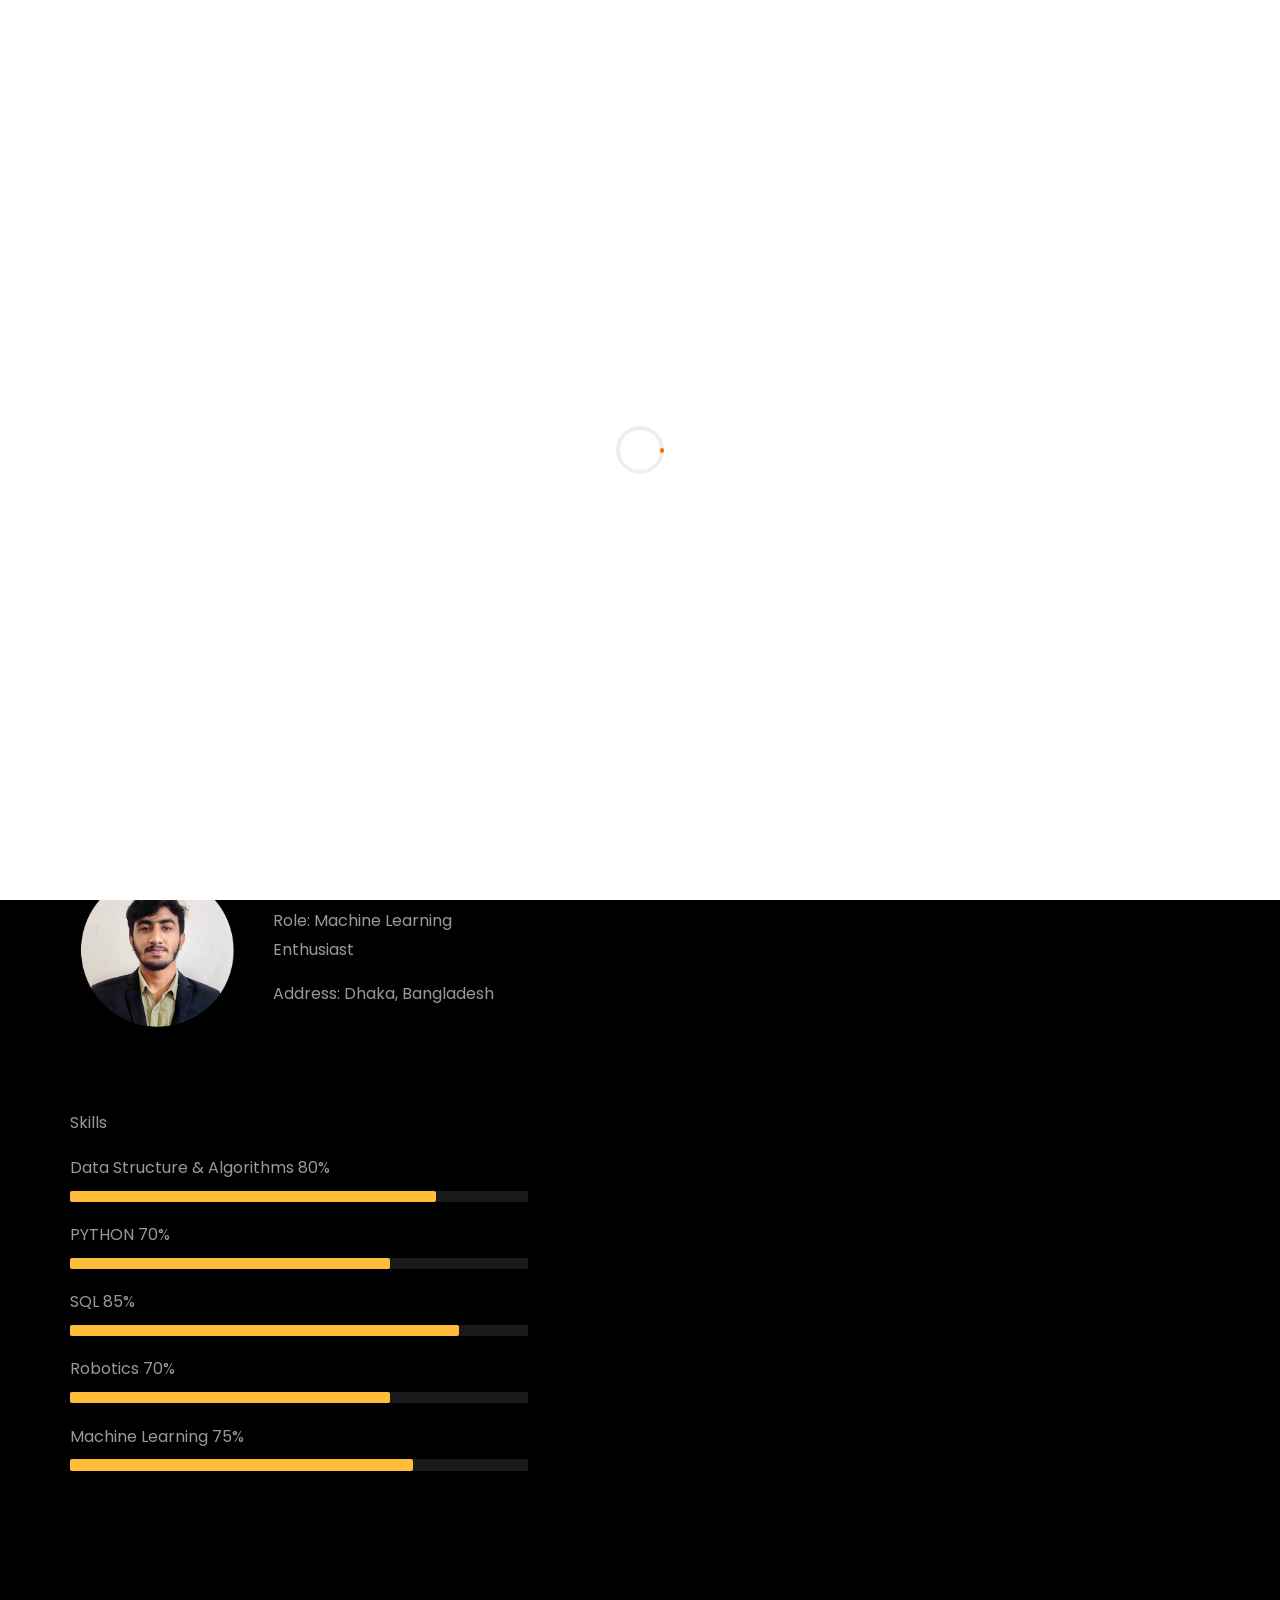
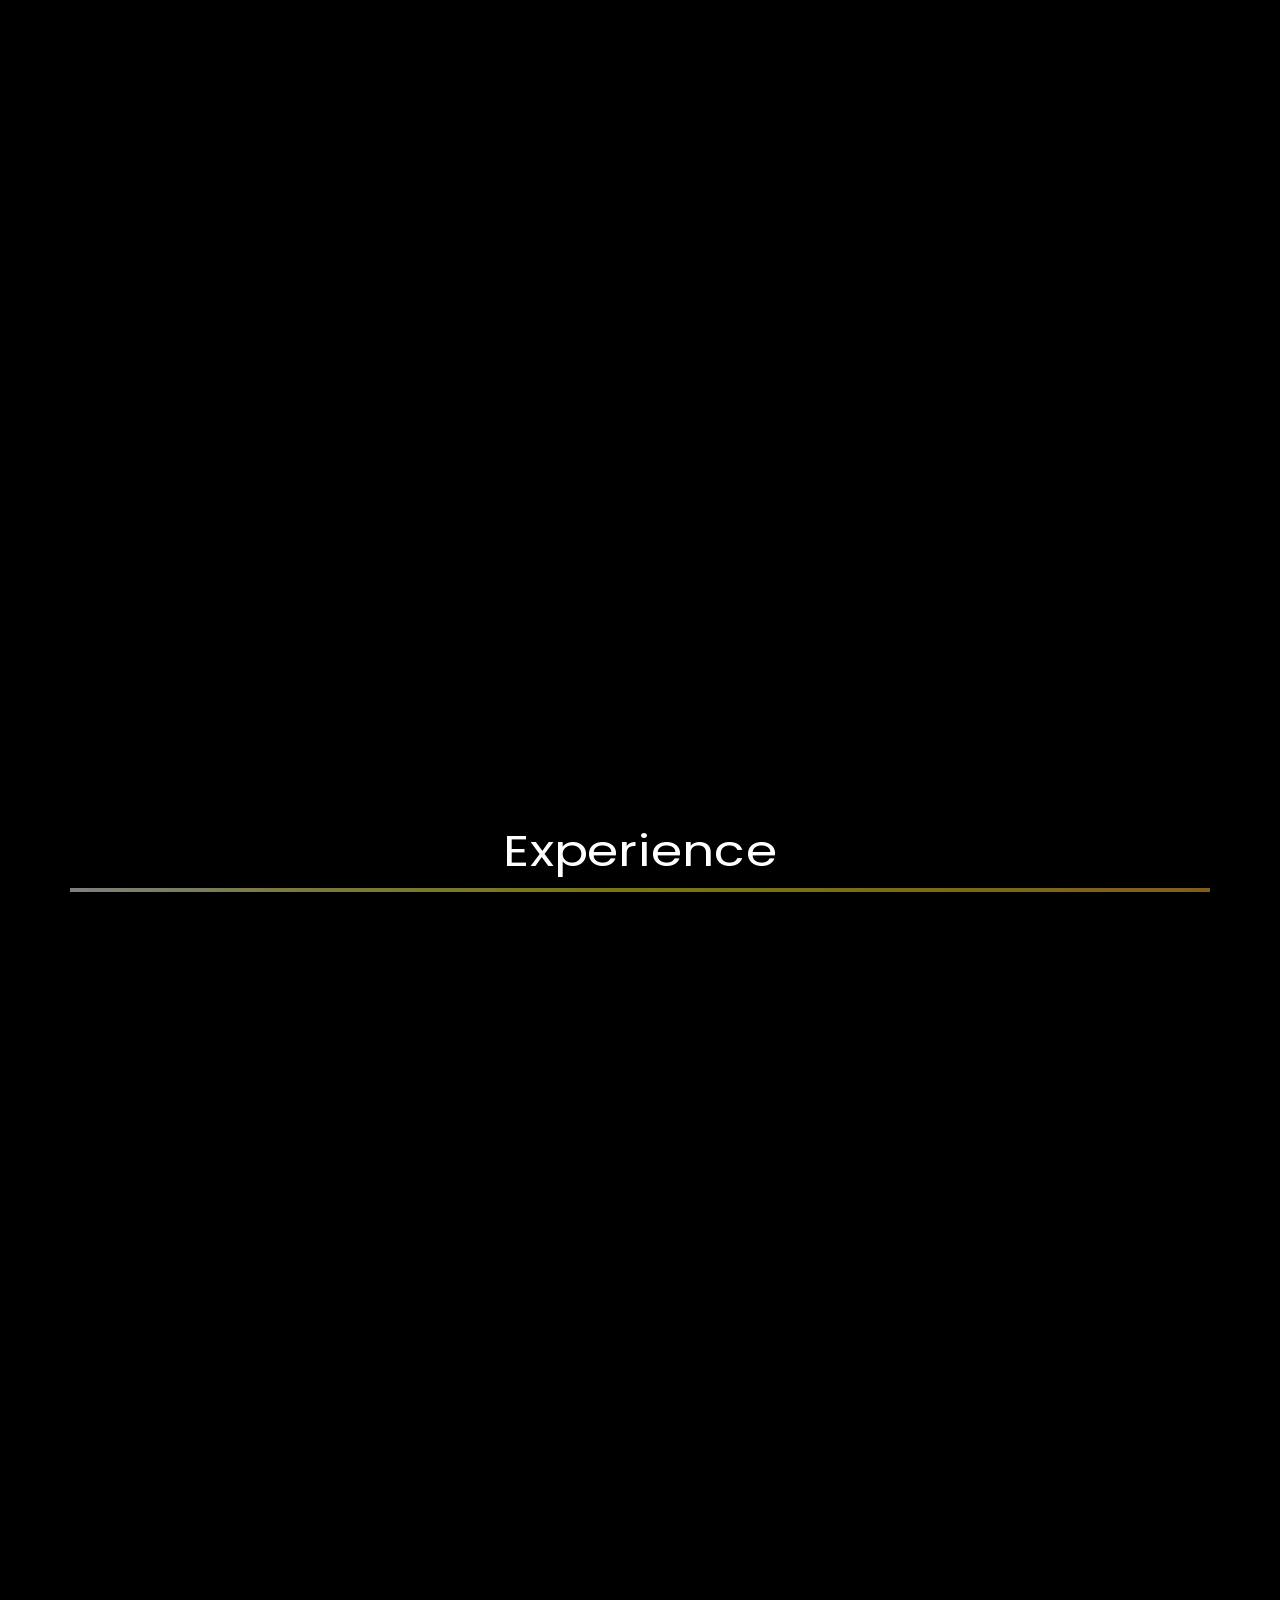
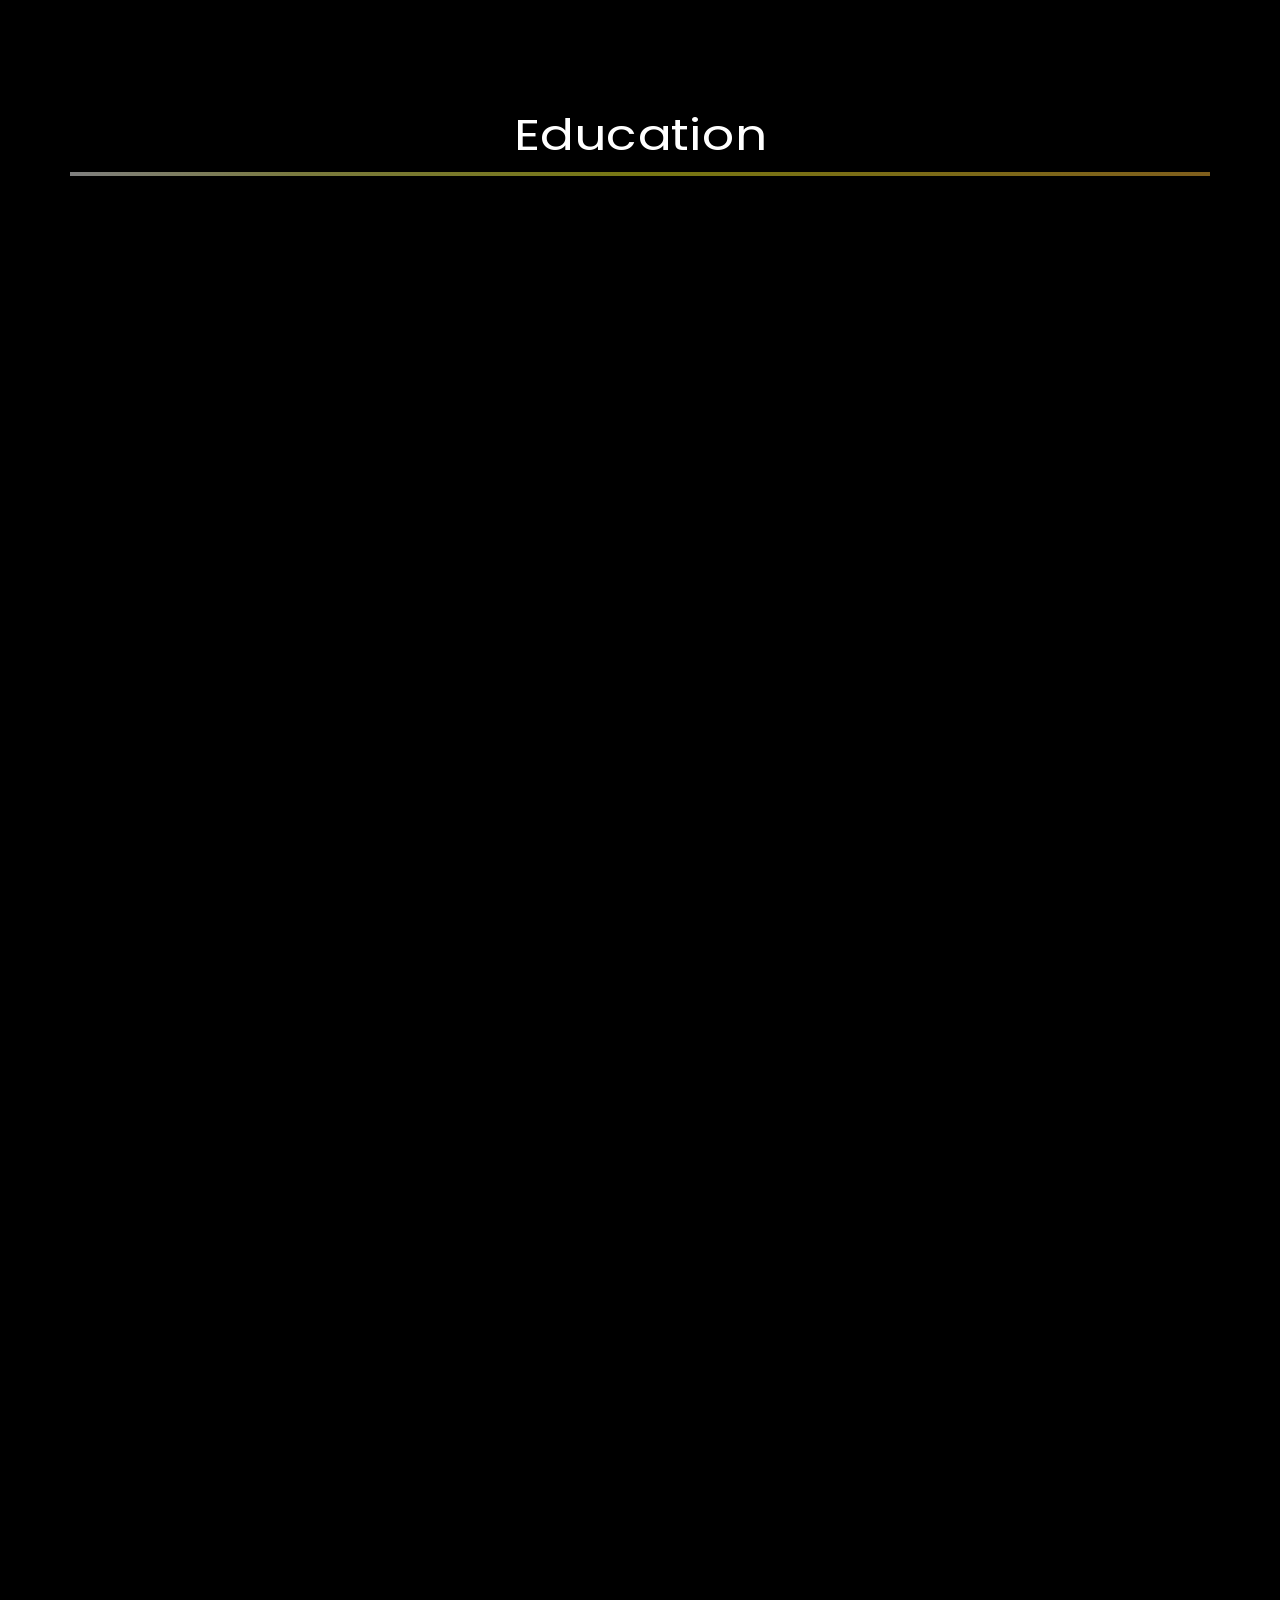
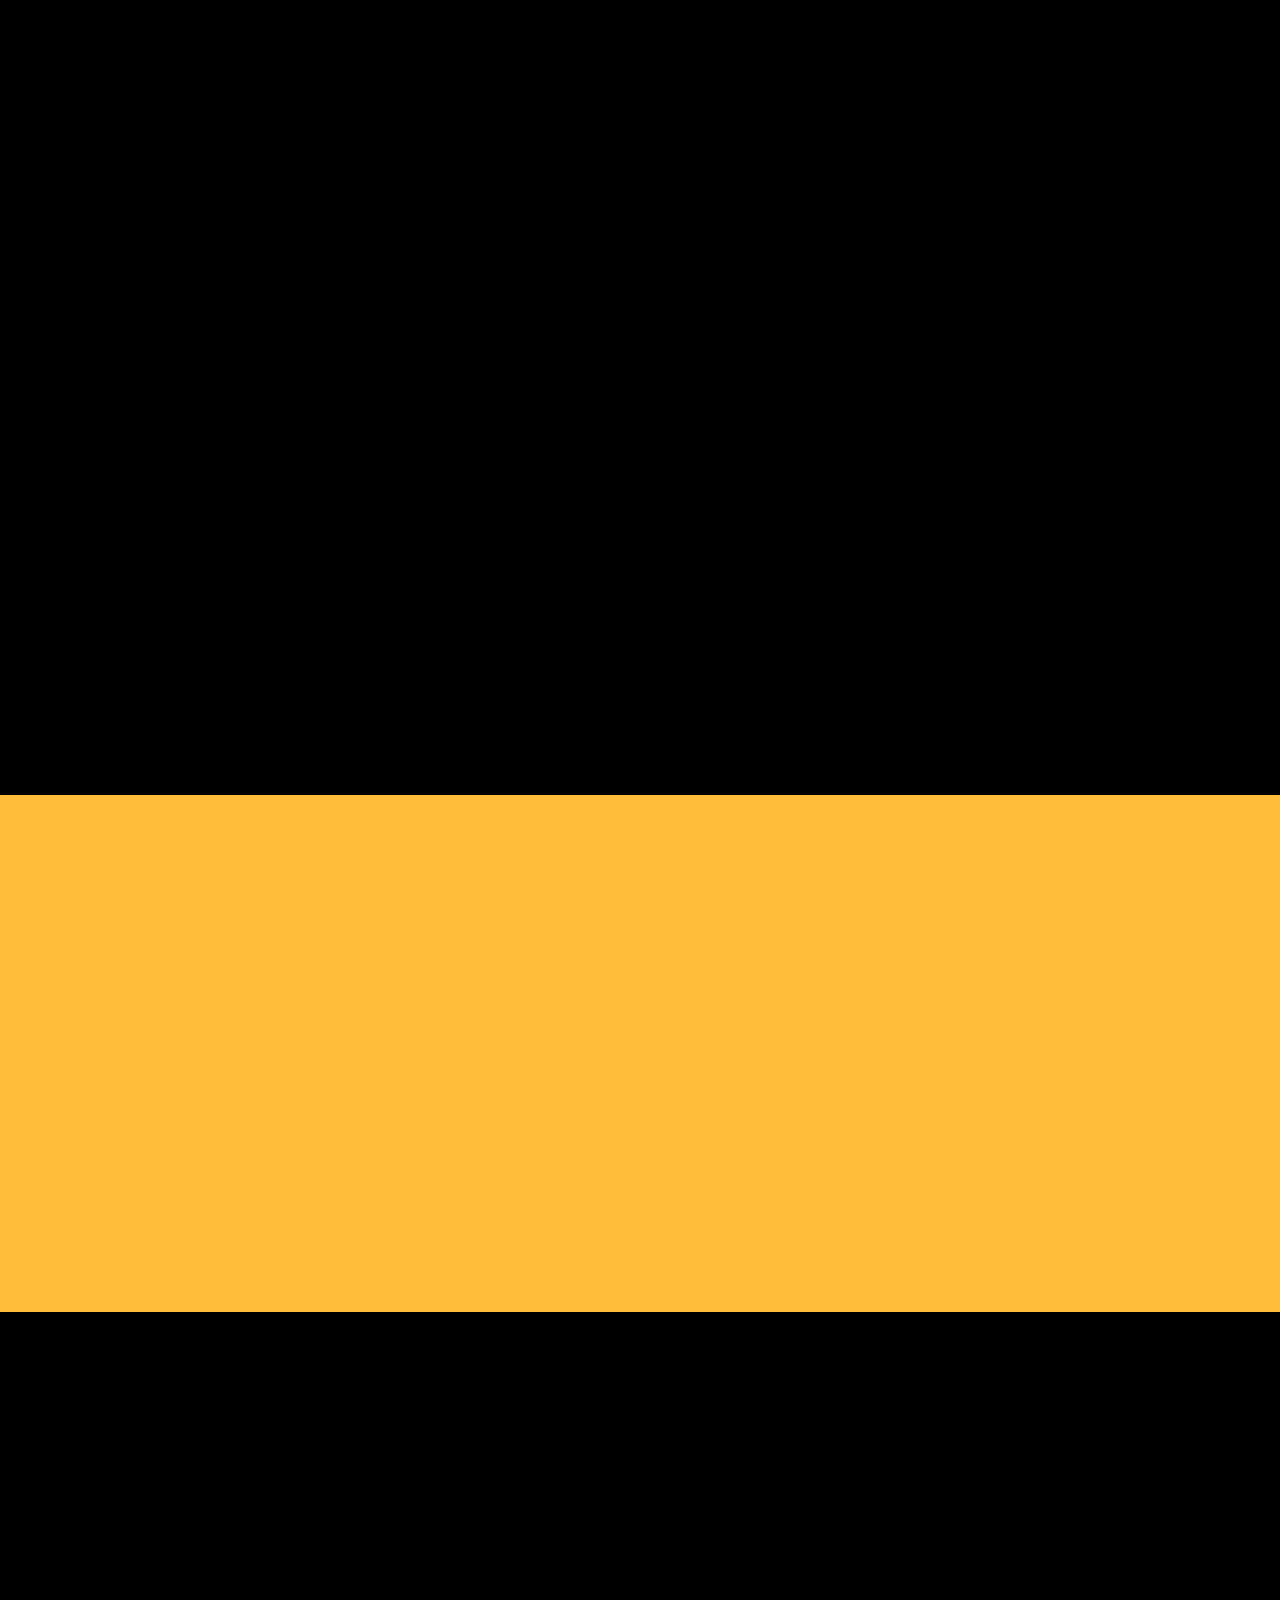
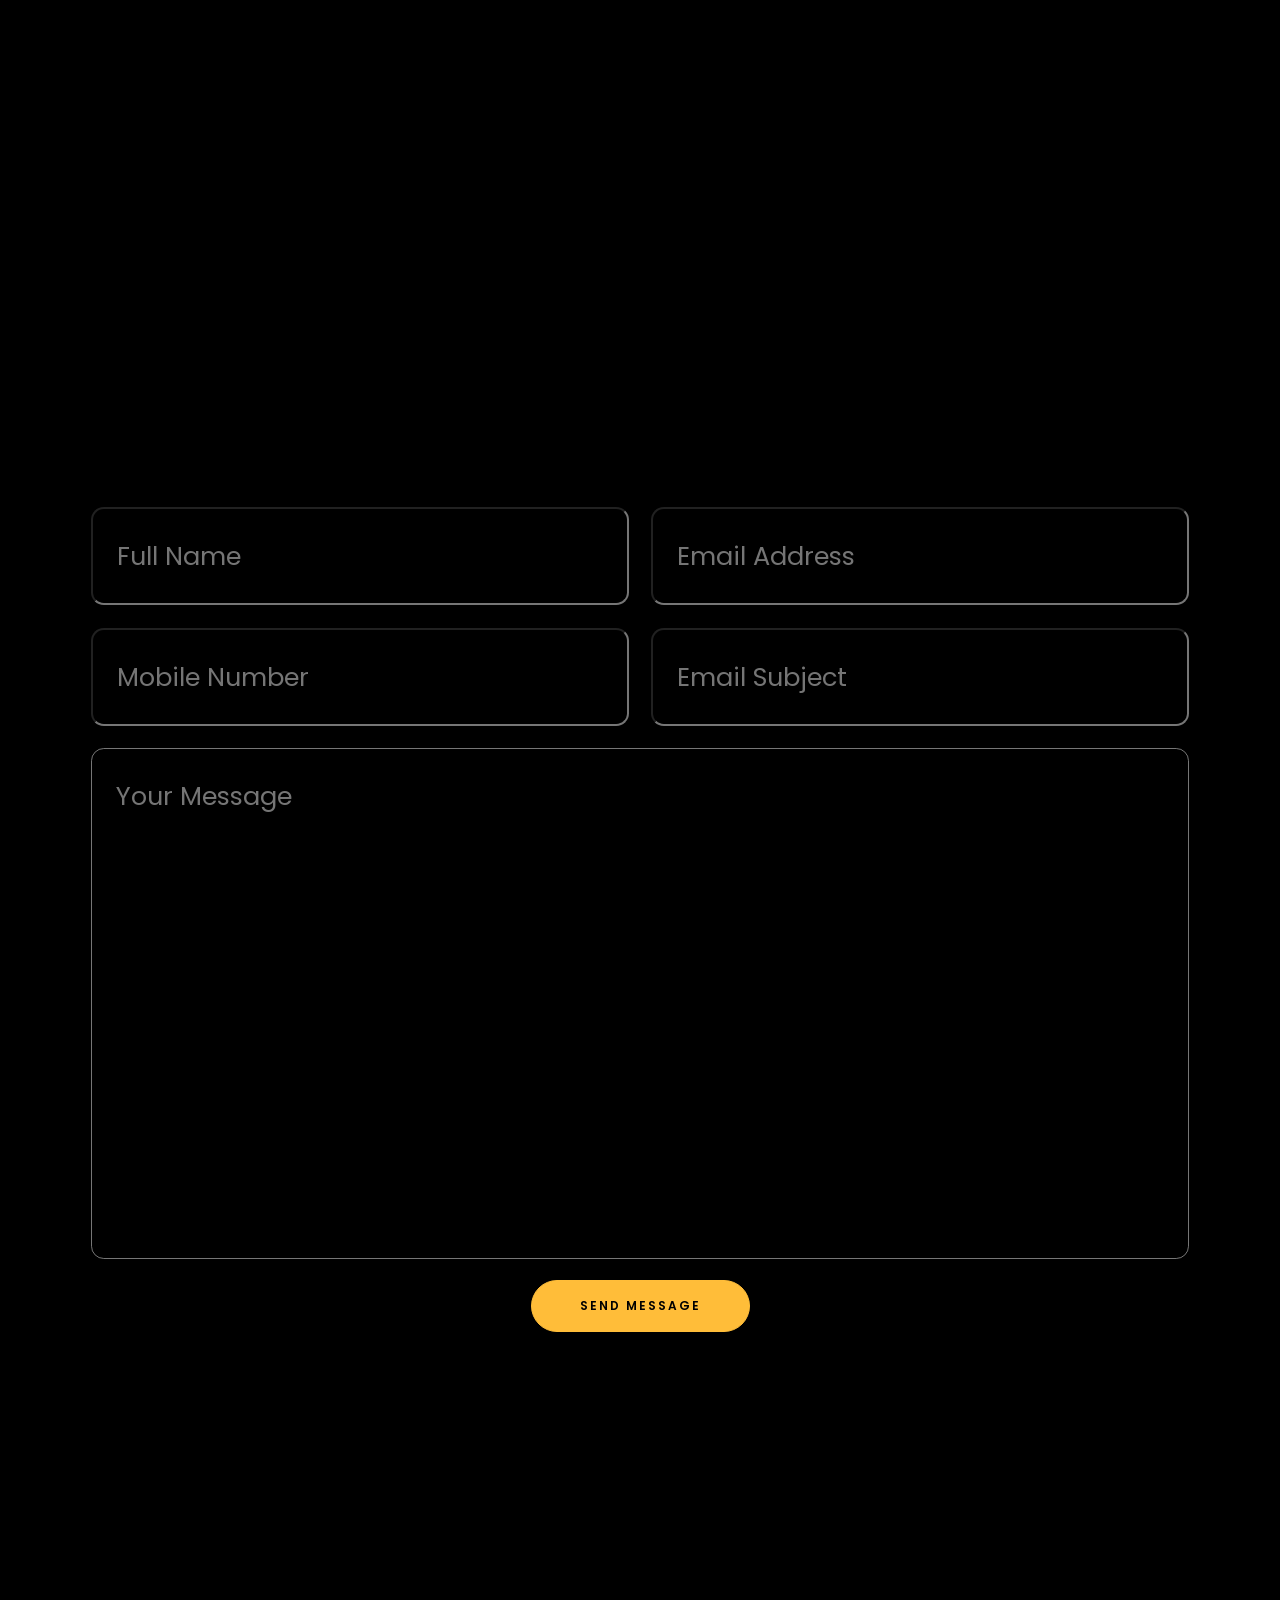
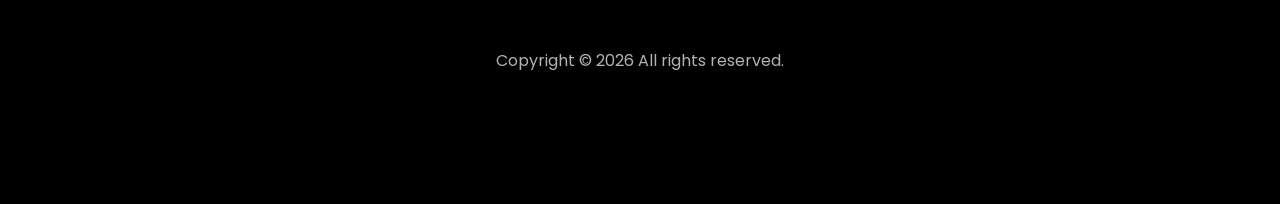
==== index.html @ 1af8f6b2 "Update index.html" ====
<!DOCTYPE html>
<html lang="en">

<head>
    <title>Md Abu Baten</title>
    <meta charset="utf-8">
    <meta name="viewport" content="width=device-width, initial-scale=1, shrink-to-fit=no">

    <link href="https://fonts.googleapis.com/css?family=Poppins:100,200,300,400,500,600,700,800,900" rel="stylesheet">

    <link rel="stylesheet" href="css/open-iconic-bootstrap.min.css">
    <link rel="stylesheet" href="css/animate.css">

    <link rel="stylesheet" href="css/owl.carousel.min.css">
    <link rel="stylesheet" href="css/owl.theme.default.min.css">
    <link rel="stylesheet" href="css/magnific-popup.css">

    <link rel="stylesheet" href="css/aos.css">

    <link rel="stylesheet" href="css/ionicons.min.css">

    <link rel="stylesheet" href="css/flaticon.css">
    <link rel="stylesheet" href="css/icomoon.css">
    <link rel="stylesheet" href="css/style.css">



    <style>
        /*======================================
//--//-->   ABOUT
======================================*/
        
        .about-mf .box-shadow-full {
            padding-top: 4rem;
            padding-bottom: 4rem;
        }
        
        .about-mf .about-img {
            margin-bottom: 2rem;
        }
        
        .about-mf .about-img img {
            margin-left: 10px;
        }
        
        .skill-mf .progress {
            /* background-color: #cde1f8; */
            margin: .5rem 0 1.2rem 0;
            border-radius: 0;
            height: .7rem;
        }
        
        .skill-mf .progress .progress-bar {
            height: .7rem;
            background-color: #ffbd39;
        }
        /* Animation styles */
        
        #typing-animation {
            position: relative;
            font-size: 30px;
            font-weight: bold;
            color: rgb(255, 255, 255);
            overflow: hidden;
            white-space: nowrap;
            animation: typing 3s steps(20, end) infinite;
        }
        
        #typing-animation:before {
            content: "";
            /* position: absolute; */
            top: 0;
            left: 0;
            width: 0;
            height: 100%;
            background-color: #ccc;
            animation: typing-cursor 0.5s ease-in-out infinite;
        }
        
        @keyframes typing {
            from {
                width: 0;
            }
            to {
                width: 100%;
            }
        }
        
        @keyframes typing-cursor {
            from {
                width: 5px;
            }
            to {
                width: 0;
            }
        }
        /* project image zoom effect */
        
        .zoom-effect {
            overflow: hidden;
            transition: transform 0.3s ease-out;
        }
        
        .zoom-effect:hover {
            transform: scale(1.1);
        }
    </style>


</head>

<body data-spy="scroll" data-target=".site-navbar-target" data-offset="300">


    <nav class="navbar navbar-expand-lg navbar-dark ftco_navbar ftco-navbar-light site-navbar-target" id="ftco-navbar">
        <div class="container">
            <a class="navbar-brand" href="index.html">Md Abu Baten</a>
            <button class="navbar-toggler js-fh5co-nav-toggle fh5co-nav-toggle" type="button" data-toggle="collapse" data-target="#ftco-nav" aria-controls="ftco-nav" aria-expanded="false" aria-label="Toggle navigation">
	        <span class="oi oi-menu"></span> Menu
	      </button>

            <div class="collapse navbar-collapse" id="ftco-nav">
                <ul class="navbar-nav nav ml-auto">
                    <li class="nav-item"><a href="#home-section" class="nav-link"><span>Home</span></a></li>
                    <li class="nav-item"><a href="#about-section" class="nav-link"><span>About</span></a></li>
                    <li class="nav-item"><a href="#resume-section" class="nav-link"><span>Resume</span></a></li>
                    <li class="nav-item"><a href="#project-section" class="nav-link"><span>Publications</span></a></li>
                    <li class="nav-item"><a href="#contact-section" class="nav-link"><span>Contact</span></a></li>
                </ul>
            </div>
        </div>
    </nav>
    <section id="home-section" class="hero">
        <div class="home-slider  owl-carousel">
            <div class="slider-item ">
                <div class="overlay"></div>
                <div class="container">
                    <div class="row d-md-flex no-gutters slider-text align-items-end justify-content-end" data-scrollax-parent="true">
                        <div class="one-third js-fullheight order-md-last img" style="background-image:url(images/bg_1.png);">
                            <div class="overlay"></div>
                        </div>
                        <div class="one-forth d-flex  align-items-center ftco-animate" data-scrollax=" properties: { translateY: '70%' }">
                            <div class="text">
                                <span class="subheading">Hello!</span>
                                <h1 class="mb-4 mt-3">I'm <span>Md Abu Baten</span></h1>

                                <!-- Element to contain animated typing -->
                                <span id="typing-animation"></span>

                                <script>
                                    // Initialize the typing animation
                                    const typingAnimationElement = document.getElementById('typing-animation');

                                    // Create an array of typing text
                                    const typingTexts = [
                                        'Student ',
                                        'Researcher  ',
                                    ];

                                    // Create a function to display the typing animation for a given text
                                    function playTypingAnimation(text) {
                                        // Loop through each character and add it to the element
                                        for (let i = 0; i < text.length; i++) {
                                            setTimeout(() => {
                                                typingAnimationElement.textContent += text[i];
                                            }, i * 200); // Increase the delay to slow down the typing animation
                                        }

                                        // Once the animation is complete, reset the text and start over
                                        setTimeout(() => {
                                            typingAnimationElement.textContent = '';
                                            playTypingAnimation(typingTexts[(typingTexts.indexOf(text) + 1) % typingTexts.length]);
                                        }, text.length * 200);
                                    }

                                    // Start the typing animation loop
                                    playTypingAnimation(typingTexts[0]);
                                </script>

                                <br>
                                <br>
                                <h2>Machine Learning Enthusiast</h2>
                                <!-- <h2 class="d-flex" style="margin-bottom: 0">With over 5 years of experience</h2> -->
                                <!-- <br> -->
                                <p>
                                    <!-- <a href="https://www.youtube.com/@RishabhMishraOfficial" class="btn btn-primary py-3 px-4">YouTube</a>-->
                                    <a href="https://www.researchgate.net/profile/Md-Baten-7" class="btn btn-white btn-outline-white py-3 px-4">My works</a></p>
                            </div>
                        </div>
                    </div>
                </div>
            </div>
        </div>
    </section>



    <section class="ftco-about img ftco-section ftco-no-pb" id="about-section">
        <div class="container">
            <div class="row">
                <div class="row d-flex align-items-stretch">
                    <!-- <div class="row d-flex"> -->
                    <div class="col-md-6 col-lg-5 d-flex">
                        <div class="img-about img d-flex align-items-stretch">
                            <div class="overlay">
                                <div class="row">
                                    <div class="col-sm-6 col-md-5">
                                        <div class="about-img">
                                            <img src="images/about-me.png" class="img-fluid rounded b-shadow-a" alt="">
                                        </div>
                                    </div>
                                    <!-- Details next to profile image -->
                                    <div class="col-sm-6 col-md-7">
                                        <div class="about-info">
                                            <p><span class="title-s">Name: </span> <span>Md Abu Baten</span></p>
                                            <p><span class="title-s">Role: </span> <span>Machine Learning Enthusiast</span></p>
                                            <p><span class="title-s">Address: </span> <span>Dhaka, Bangladesh</span></p>
                                        </div>
                                    </div>
                                </div>

                                <div class="skill-mf">
                                    <p class="title-s">Skills</p>

                                    <span>Data Structure &amp; Algorithms</span> <span class="pull-right">80%</span>
                                    <div class="progress">
                                        <div class="progress-bar" role="progressbar" style="width: 80%" aria-valuenow="80" aria-valuemin="0" aria-valuemax="100"></div>
                                    </div>
                                    <span>PYTHON</span> <span class="pull-right">70%</span>
                                    <div class="progress">
                                        <div class="progress-bar" role="progressbar" style="width: 70%" aria-valuenow="70" aria-valuemin="0" aria-valuemax="100"></div>
                                    </div>

                                    <span>SQL</span> <span class="pull-right">85%</span>
                                    <div class="progress">
                                        <div class="progress-bar" role="progressbar" style="width: 85%;" aria-valuenow="85" aria-valuemin="0" aria-valuemax="100"></div>
                                    </div>

                                    <span>Robotics</span> <span class="pull-right">70%</span>
                                    <div class="progress">
                                        <div class="progress-bar" role="progressbar" style="width: 70%" aria-valuenow="70" aria-valuemin="0" aria-valuemax="100"></div>
                                    </div>

                                    <span>Machine Learning</span> <span class="pull-right">75%</span>
                                    <div class="progress">
                                        <div class="progress-bar" role="progressbar" style="width: 75%" aria-valuenow="75" aria-valuemin="0" aria-valuemax="100"></div>
                                    </div>
                                </div>
                            </div>
                        </div>
                    </div>

                    <div class="col-md-6 col-lg-7 pl-lg-5 pb-5">
                        <div class="row justify-content-start pb-3">
                            <div class="col-md-12 heading-section ftco-animate">

                                <h1 class="big">About</h1>
                                <h2 class="mb-4">About Me</h2>

                                <p>A dedicated and ambitious computer science and engineering graduate, eager to leverage my academicfoundation and practical experiences to drive forward technological advancements. I am enthusiastic aboutcontributing my
                                    expertise to diverse projects, collaborating with interdisciplinary teams, and continuouslyexpanding my knowledge in order to make meaningful contributions to the field of computer science andengineering while advancing
                                    both personal and organisational goals.</p>
                                <ul class="about-info mt-4 px-md-0 px-2">
                                    <li class="d-flex"><span>Education:</span> <span>Bachelor of Science in Computer Science &amp; Engineering</span></li>
                                    <li class="d-flex"><span>Language:</span> <span>English, Bangla</span></li>
                                    <li class="d-flex"><span>Programming Language:</span> <span>C, C++, Java &amp; Python</span></li>
                                    <li class="d-flex"><span>Machine Learning:</span> <span>Neural Networks, DNN, NLP, CNN, RNN, LSTM, GAN, L1, L2, SVM &amp; Generative AI</span></li>
                                    <li class="d-flex"><span>Web Language:</span> <span>HTML 5, CSS3, MySQL &amp; PostgreSQL</span></li>
                                    <li class="d-flex"><span>Framework:</span> <span>Flutter &amp; Django</span></li>
                                    <li class="d-flex"><span>Arduino & Robotics:</span> <span>Arduino projects, circuit design &amp;  robotics concepts</span></li>
                                    <li class="d-flex"><span>Framework:</span> <span>Visual Studio, Anaconda, Google Colab, PyCharm &amp; NetBeans IDE </span></li>
                                    <li class="d-flex"><span>Framework:</span> <span>Git, Visual Studio, Jupyter Notebook, Google Colab,
										Android Studio &amp; XCode</span></li>
                                    <li class="d-flex"><span>Interest:</span> <span>Traveling, Travel Photography, Teaching</span></li>

                                </ul>
                            </div>
                        </div>


                        <div class="counter-wrap ftco-animate d-flex mt-md-3">
                            <div class="text">
                                <p class="mb-4">
                                    <span class="number" data-number="6">0</span> <span>+</span>
                                    <span>&nbsp; Article Published</span>
                                </p>
                                <p><a href="https://www.linkedin.com/in/mrbaten/" class="btn btn-primary py-3 px-3">LinkedIn</a></p>
                            </div>
                        </div>
                    </div>
                </div>
            </div>
        </div>
    </section>




    <section class="ftco-section ftco-no-pb" id="resume-section">
        <div class="container">
            <div class="row justify-content-center pb-5">
                <div class="col-md-10 heading-section text-center ftco-animate">
                    <h1 class="big big-2">Resume</h1>
                    <h2 class="mb-4">Resume</h2>
                    <p>AI researcher and machine learning enthusiast with expertise in artificial intelligence, deep learning, and data-driven solutions. Published author of multiple research articles in international journals and conferences. Skilled in
                        machine learning algorithms, statistical analysis, and AI applications, with a strong focus on innovation and problem-solving.</p>
			<div class="row justify-content-center mt-5">
                <div class="col-md-6 text-center ftco-animate">
                    <p><a href="https://drive.google.com/file/d/1D2YQK5r3uh8A94LYvzdgpTOpYZQils4S/view?usp=sharing" class="btn btn-primary py-4 px-5">Download CV</a></p>
                </div>
            </div>
                </div>
            </div>

            <div class="row">
                <h1 class="big-4">Experience</h1>
                <div class="underline"></div>
            </div>
            <br>

            <div class="row">
                <div class="col-md-6">
                    <div class="resume-wrap ftco-animate">
                        <span class="date">2022-Present</span>
                        <h2>Researcher</h2>
                        <span class="position">Deep Lab</span>
                        <p class="mt-4">Deep Lab is a nonprofit research team dedicated to advancing artificial intelligence through innovation, collaboration, and open research.</p>
                        <ul>
                            <li>Conducted cutting-edge research in machine learning and deep learning, leading to multiple publications in international journals and conferences.</li>
                            <li>Developed AI models for real-world applications, including predictive analytics, computer vision, and NLP.</li>
                            <li>Led collaborative projects with interdisciplinary researchers to enhance AI model efficiency and scalability.</li>
                            <li>Contributed to open-source AI initiatives and actively participated in knowledge-sharing within the global research community.</li>
                        </ul>
                    </div>

                </div>

                <div class="col-md-6">
                    <div class="resume-wrap ftco-animate">

                        <span class="date">2020-2021</span>
                        <h3>Course Accomplishments and Certifications</h3>
                        <h5> <a herf="https://drive.google.com/file/d/1yO0wJtJmWpwykir42mCjLf8hHCqEj3d2/view"> CYBER SECURITY AND ETHICAL HACKING</a>
                        </h5>
                        <span class="position">Arena Web Security</span>
                        <p class="mt-4">Arena Web Security is a renowned & first level IT security company in Bangladesh since its establishment in 2012. During these years, Arena Web Security has provided Cyber Security Services and Trainings to many around the world.
                            <ul>
                                <li>This course covers everything from network security to cryptography topenetration testing.</li>
                                <li>The main topics covered in these courses include discoveringand exploiting system vulnerabilities to deter others from doing so and protectingcomputer systems and networks from unwanted access or assaults.</li>
                                <li>Also they offered 3 month internship on ethical hacking at international market place.</li>

                            </ul>
                        </p>
                    </div>

                </div>
            </div>

            <br>
            <br>

            <div class="row">
                <h1 class="big-4">Education</h1>
                <div class="underline"></div>
            </div>
            <br>

            <div class="row">
                <div class="col-md-6">
                    <div class="resume-wrap ftco-animate">
                        <span class="date">2020-2024</span>
                        <h2>BSc. in Computer Science and Engineering</h2>
                        <span class="position">Northern University Bangladesh</span>
                        <p class="mt-4">Grade: First class distinction.</p>
                    </div>
                </div>

                <div class="col-md-6">
                    <div class="resume-wrap ftco-animate">
                        <span class="date">2017-2019</span>
                        <h2>Higher Secondary School</h2>
                        <span class="position">Birshreshtha Munshi Abdur Rouf Public College</span>
                        <p class="mt-4">Grade: First class distinction.</p>
                    </div>
                </div>
            </div>

            
        </div>
    </section>



    <section class="ftco-section" id="project-section">
        <div class="container">
            <div class="row justify-content-center mb-5 pb-5">
                <div class="col-md-7 heading-section text-center ftco-animate">
                    <h1 class="big big-2">Publications</h1>
                    <h2 class="mb-4">Publications</h2>
                    <p>Below are my research publications on artificial intelligence, deep learning, and machine learning, featured in international journals and conferences.</p>
                </div>
            </div>
            <div class="row d-flex">
                <div class="col-md-4 d-flex ftco-animate">
                    <div class="blog-entry justify-content-end">
                        <a href="https://doi.org/10.1016/j.dib.2024.110376" class="block-20 zoom-effect" style="background-image: url('images/res6.png');">
                        </a>
                        <div class="text mt-3 float-right d-block">

                            <h3 class="heading"><a href="https://doi.org/10.1016/j.dib.2024.110376">RHMCD-20 Dataset: Identify Rapid Human Mental Health Depression During Quarantine Life Using Machine Learning.</a></h3>
                            <p>The RHMCD-20 dataset offers a thorough investigation of the dynamics of mental health in Bangladesh while under quarantine. The structured survey that was distributed to different demographic groups yielded a dataset that included
                                a wide range of variables, such as age, gender, occupation, and stress levels.</p>
                        </div>
                    </div>
                </div>
                <div class="col-md-4 d-flex ftco-animate">
                    <div class="blog-entry justify-content-end">
                        <a href="https://doi.org/10.1155/2023/3717035" class="block-20 zoom-effect" style="background-image: url('images/res5.png');">
                        </a>
                        <div class="text mt-3 float-right d-block">

                            <h3 class="heading"><a href="https://doi.org/10.1155/2023/3717035">Real-Time Medical Image Classification with ML Framework and Dedicated CNN–LSTM Architecture</a></h3>
                            <p>In the domain of modern deep learning and classification techniques, the convolutional neural network (CNN) stands out as a highly successful and preferred method for image classification in artificial intelligence.</p>
                        </div>
                    </div>
                </div>
                <div class="col-md-4 d-flex ftco-animate">
                    <div class="blog-entry">
                        <a href="https://doi.org/10.1016/j.jiixd.2023.10.002" class="block-20 zoom-effect" style="background-image: url('images/res4.png');">
                        </a>
                        <div class="text mt-3 float-right d-block">

                            <h3 class="heading"><a href="https://doi.org/10.1016/j.jiixd.2023.10.002">AutoML: A Systematic Review on Automated Machine Learning with Neural Architecture Search</a></h3>
                            <p>AutoML (Automated Machine Learning) is an emerging field that aims to automate the process of building machine learning models. AutoML emerged to increase productivity and efficiency by automating as much as possible the inefficient
                                work that occurs while repeating this process whenever machine learning is applied.</p>
                        </div>
                    </div>
                </div>
            </div>
            <br>
            <!-- added justify-content-center to center align the last two projects -->
            <div class="row d-flex justify-content-center">
                <div class="col-md-4 d-flex ftco-animate">
                    <div class="blog-entry justify-content-end">
                        <a href="https://link.springer.com/chapter/10.1007/978-3-031-25088-0_22" class="block-20 zoom-effect" style="background-image: url('images/res3.png');">
                        </a>
                        <div class="text mt-3 float-right d-block">

                            <h3 class="heading"><a href="https://link.springer.com/chapter/10.1007/978-3-031-25088-0_22">Improve CNN Model Agro-Crop Leaf Disease Identification Based on Transfer Learning</a></h3>
                            <p>In this study, we have constructed an integrated model based on improved VGG16 and ResNet-50 network. For the improvement of CNN architecture, VGG16 full connected layer drops then it is connected with the next full collected
                                layer due to reduce the computing complexity.</p>
                        </div>
                    </div>
                </div>
                <div class="col-md-4 d-flex ftco-animate">
                    <div class="blog-entry justify-content-end">
                        <a href="https://link.springer.com/chapter/10.1007/978-3-031-24475-9_18" class="block-20 zoom-effect" style="background-image: url('images/res2.png');">
                        </a>
                        <div class="text mt-3 float-right d-block">

                            <h3 class="heading"><a href="https://link.springer.com/chapter/10.1007/978-3-031-24475-9_18">Hybrid Convolution Neural Network with Transfer Learning Approach for Agro-Crop Leaf Disease Identification</a></h3>
                            <p>Transfer learning is an optimization that assumes faster development and superior performance when modeling a second task. In this study, we have constructed an integrated model based on improved VGG16 and ResNet-50 network.</p>
                        </div>
                    </div>
                </div>
                <div class="col-md-4 d-flex ftco-animate">
                    <div class="blog-entry justify-content-end">
                        <a href="http://dx.doi.org/10.2139/ssrn.4619643" class="block-20 zoom-effect" style="background-image: url('images/res1.png');">
                        </a>
                        <div class="text mt-3 float-right d-block">

                            <h3 class="heading"><a href="http://dx.doi.org/10.2139/ssrn.4619643">Deep Learning Models for Real-Time Identification of Agro Plant Insects with Image Augmentation Effect Analysis on a Small Custom Dataset</a></h3>
                            <p>In our study, we investigate the impact of six distinct augmentation techniques on a limited dataset. We manually gathered data from the agricultural plant insect dataset (BAU-Insectv2) and employed four state-of-the-art CNN
                                architectures (ResNet-101-v2, EfficientNet-B1, Inception v3 and Inception- ResNet v1 ) with various optimizers and augmentation techniques. </p>
                        </div>
                    </div>
                </div>
            </div>
        </div>
    </section>

    <section class="ftco-section ftco-no-pt ftco-no-pb ftco-counter img" id="section-counter">
        <div class="container">
            <div class="row d-md-flex align-items-center">
                <div class="col-md d-flex justify-content-center counter-wrap ftco-animate">
                    <div class="block-18">
                        <div class="text">
                            <strong class="number" data-number="20">0</strong>
                            <span>Achievements</span>
                        </div>
                    </div>
                </div>
                <div class="col-md d-flex justify-content-center counter-wrap ftco-animate">
                    <div class="block-18">
                        <div class="text">
                            <strong class="number" data-number="6">0</strong>
                            <span>Publications</span>
                        </div>
                    </div>
                </div>
                <div class="col-md d-flex justify-content-center counter-wrap ftco-animate">
                    <div class="block-18">
                        <div class="text">
                            <strong class="number" data-number="20">0</strong>
                            <span>Projects</span>
                        </div>
                    </div>
                </div>
                <div class="col-md d-flex justify-content-center counter-wrap ftco-animate">
                    <div class="block-18">
                        <div class="text">
                            <strong class="number" data-number="25">0</strong>
                            <span>Mentored Students</span>
                        </div>
                    </div>
                </div>
            </div>
        </div>

        <div class="ftco-section ftco-hireme img margin-top" style="background-image: url(images/bg_1.jpg)">
            <!-- <div class="container"> -->
            <div class="row justify-content-center">
                <div class="col-md-7 ftco-animate text-center">
                    <h2>More projects on<span> Github  </span> </h2>
                    <div class="heading">
                        <h4> I love to solve programming problems &amp; uncover hidden data stories </h4>
                        <br>
                        <p><a href="https://github.com/mrbaten" class="btn btn-primary py-3 px-5">GitHub</a></p>
                    </div>
                </div>
            </div>
            <!-- </div> -->
        </div>
    </section>

    <section class="ftco-section contact-section ftco-no-pb" id="contact-section">
        <div class="container">
            <div class="row justify-content-center mb-5 pb-3">
                <div class="col-md-7 heading-section text-center ftco-animate">
                    <h1 class="big big-2">Contact</h1>
                    <h2 class="mb-4">Contact Me</h2>
                    <p>Below are the details to reach out to me!</p>
                </div>
            </div>

            <div class="row d-flex contact-info mb-5">
                <div class="col-md-6 col-lg-3 d-flex ftco-animate">
                    <div class="align-self-stretch box p-4 text-center">
                        <div class="icon d-flex align-items-center justify-content-center">
                            <span class="icon-map-signs"></span>
                        </div>
                        <h3 class="mb-4">Address</h3>
                        <p>Dhaka, Bangladesh</p>
                    </div>
                </div>
                <div class="col-md-6 col-lg-3 d-flex ftco-animate">
                    <div class="align-self-stretch box p-4 text-center">
                        <div class="icon d-flex align-items-center justify-content-center">
                            <span class="icon-phone2"></span>
                        </div>
                        <h3 class="mb-4">Contact Number</h3>
                        <p><a href="tel://0101010101">+88 01759 181416</a></p>
                    </div>
                </div>
                <div class="col-md-6 col-lg-3 d-flex ftco-animate">
                    <div class="align-self-stretch box p-4 text-center">
                        <div class="icon d-flex align-items-center justify-content-center">
                            <span class="icon-paper-plane"></span>
                        </div>
                        <h3 class="mb-4">Email Address</h3>
                        <p><a href="mailto:abubaten.n@gmail.com">abubaten.n@gmail.com</a></p>
                    </div>
                </div>
                <div class="col-md-6 col-lg-3 d-flex ftco-animate">
                    <div class="align-self-stretch box p-4 text-center">
                        <div class="icon d-flex align-items-center justify-content-center">
                            <span class="icon-globe"></span>
                        </div>
                        <h3 class="mb-4">Download Resume</h3>
                        <p><a href="https://drive.google.com/file/d/1eSPIAL2WqnpGEPZpuUK7wh0ydL2Xz-x8/view?usp=sharing">resume</a></p>
                    </div>
                </div>

                <br>
                <div class="row justify-content-center">
                    <div class="col-md-7 heading-section text-center ftco-animate">
                        <h1 class="big big-2">Question</h1>
                        <h2 class="mb-4">Have a Question?</h2>
                    </div>
                    <!--div class="col-md-7 ftco-animate text-center">
                        <h2 class="mb-4">Contact Me</h2>
                        <h2>Have a<span> Question?  </span>
                            <a href="https://forms.gle/uLaTShUKXraAvHJ77" class="btn btn-primary py-3 px-5">Click Here</a>
                        </h2>
                    </div-->
                </div>
                <br>

                <form action="send_mail.php" method="POST">
                    <div class="input-box">
                        <input type="text" name="full_name" placeholder="Full Name">
                        <input type="email" name="email" placeholder="Email Address">
                    </div>

                    <div class="input-box">
                        <input type="number" name="mobile" placeholder="Mobile Number">
                        <input type="text" name="subject" placeholder="Email Subject">
                    </div>

                    <textarea name="message" cols="30" rows="10" placeholder="Your Message"></textarea>
                    <input type="submit" value="Send Message" class="btn btn-primary py-3 px-5">
                </form>
                <p id="message"></p>


                <div class="container">
                    <br>

                    <ul class="ftco-footer-social list-unstyled d-flex justify-content-center align-items-center mb-0">
                        <li class="ftco-animate normal-txt">Find me on </li>
                        <!--<li class="ftco-animate"><a href="https://www.youtube.com/@RishabhMishraOfficial"><span class="icon-youtube"></span></a></li> -->
                        <li class="ftco-animate"><a href="https://www.linkedin.com/in/mrbaten/"><span class="icon-linkedin"></span></a></li>
                        <li class="ftco-animate"><a href="https://twitter.com/@mr_baten"><span class="icon-twitter"></span></a></li>
                        <li class="ftco-animate"><a href="https://www.facebook.com/mdabubaten.2/"><span class="icon-facebook"></span></a></li>
                        <li class="ftco-animate"><a href="https://www.instagram.com/__instant.monk/"><span class="icon-instagram"></span></a></li>
                    </ul>
                    <br>
                </div>
            </div>
    </section>




    <footer class="ftco-footer ftco-section">
        <div class="container">
            <div class="row">
                <div class="col-md-12 text-center">

                    <p>
                        <!-- Link back to Colorlib can't be removed. Template is licensed under CC BY 3.0. -->
                        Copyright &copy;
                        <script>
                            document.write(new Date().getFullYear());
                        </script> All rights reserved.</a>
                        <!-- Link back to Colorlib can't be removed. Template is licensed under CC BY 3.0. -->
                    </p>
                </div>
            </div>
        </div>
    </footer>


    <!-- loader -->
    <div id="ftco-loader" class="show fullscreen"><svg class="circular" width="48px" height="48px"><circle class="path-bg" cx="24" cy="24" r="22" fill="none" stroke-width="4" stroke="#eeeeee"/><circle class="path" cx="24" cy="24" r="22" fill="none" stroke-width="4" stroke-miterlimit="10" stroke="#F96D00"/></svg></div>


    <script src="js/jquery.min.js"></script>
    <script src="js/jquery-migrate-3.0.1.min.js"></script>
    <script src="js/popper.min.js"></script>
    <script src="js/bootstrap.min.js"></script>
    <script src="js/jquery.easing.1.3.js"></script>
    <script src="js/jquery.waypoints.min.js"></script>
    <script src="js/jquery.stellar.min.js"></script>
    <script src="js/owl.carousel.min.js"></script>
    <script src="js/jquery.magnific-popup.min.js"></script>
    <script src="js/aos.js"></script>
    <script src="js/jquery.animateNumber.min.js"></script>
    <script src="js/scrollax.min.js"></script>

    <script src="js/main.js"></script>

</body>

</html>
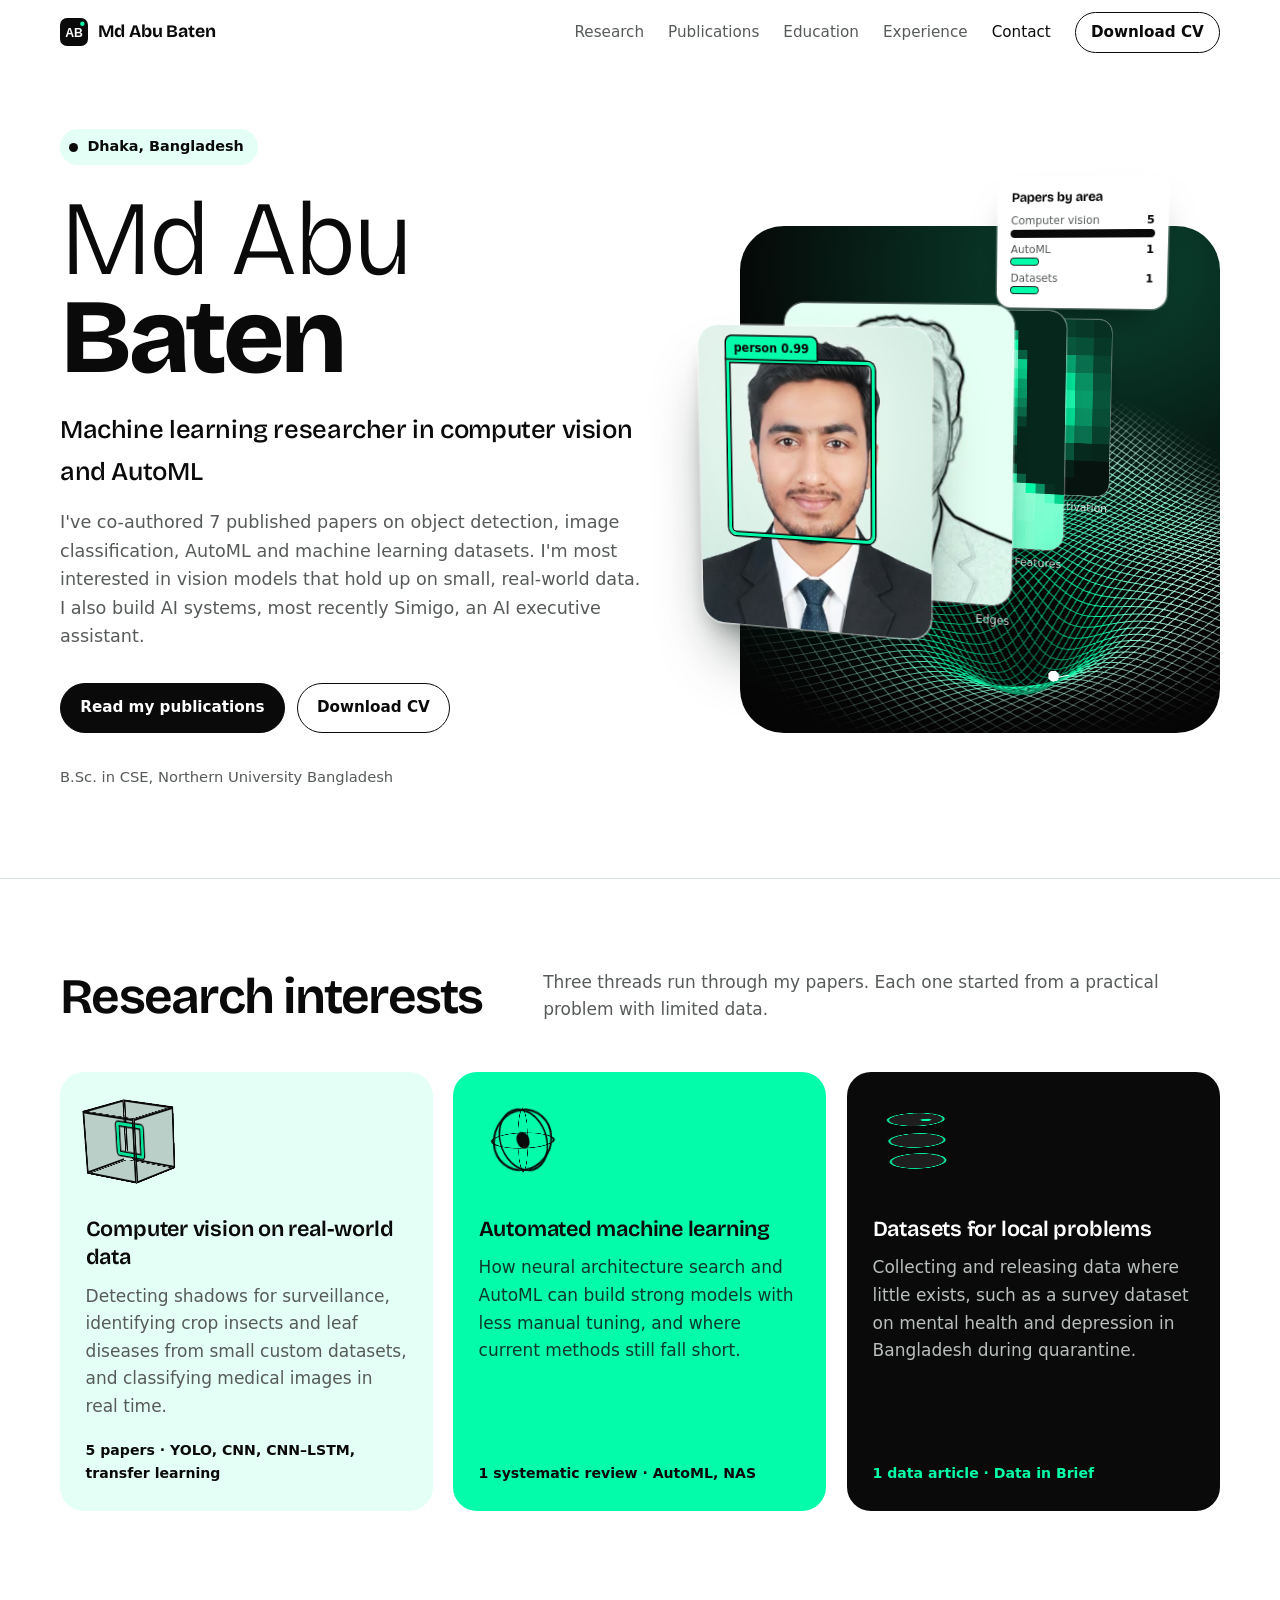
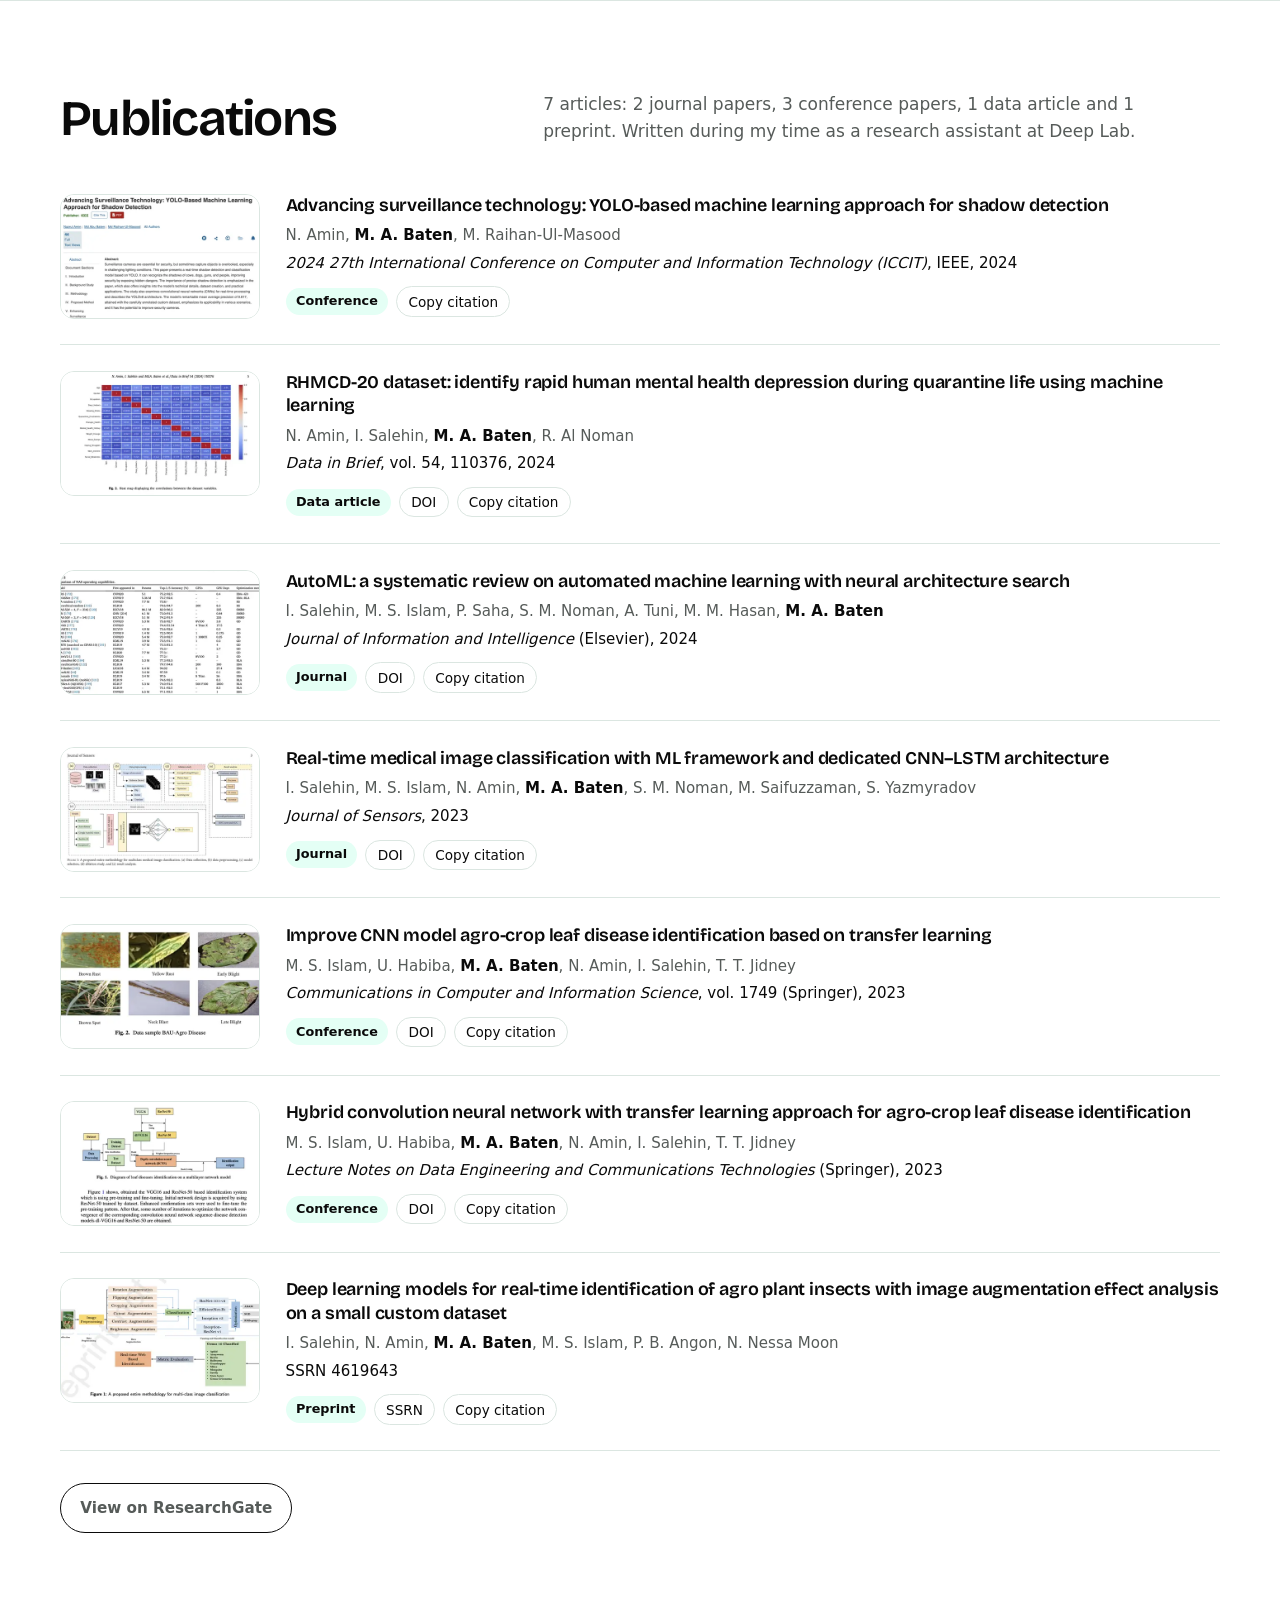
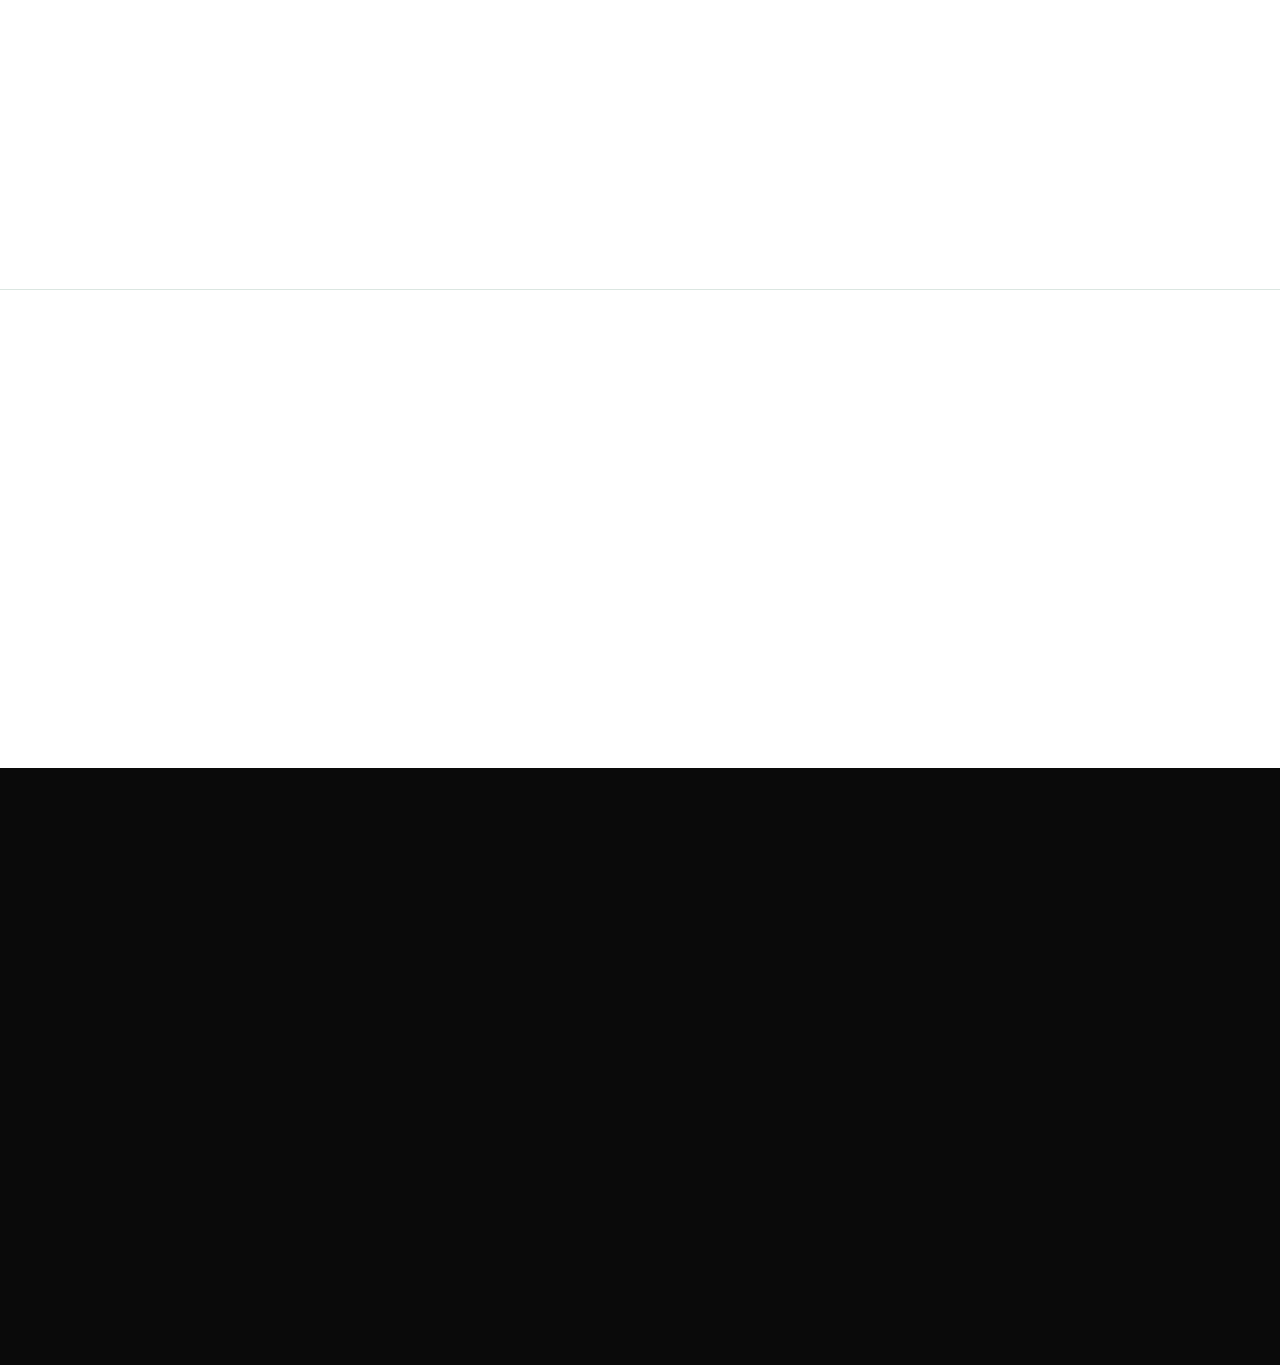
==== commit 73bc3bbc: "Rebuild portfolio: fast single page with 3D scene Replace the old template (29 MB, 13 scripts, 10 st" ====
--- a/index.html
+++ b/index.html
@@ -1,675 +1,627 @@
-<!DOCTYPE html>
+<!doctype html>
 <html lang="en">
-
 <head>
-    <title>Md Abu Baten</title>
-    <meta charset="utf-8">
-    <meta name="viewport" content="width=device-width, initial-scale=1, shrink-to-fit=no">
-
-    <link href="https://fonts.googleapis.com/css?family=Poppins:100,200,300,400,500,600,700,800,900" rel="stylesheet">
-
-    <link rel="stylesheet" href="css/open-iconic-bootstrap.min.css">
-    <link rel="stylesheet" href="css/animate.css">
-
-    <link rel="stylesheet" href="css/owl.carousel.min.css">
-    <link rel="stylesheet" href="css/owl.theme.default.min.css">
-    <link rel="stylesheet" href="css/magnific-popup.css">
-
-    <link rel="stylesheet" href="css/aos.css">
-
-    <link rel="stylesheet" href="css/ionicons.min.css">
-
-    <link rel="stylesheet" href="css/flaticon.css">
-    <link rel="stylesheet" href="css/icomoon.css">
-    <link rel="stylesheet" href="css/style.css">
-
-
-
-    <style>
-        /*======================================
-//--//-->   ABOUT
-======================================*/
-        
-        .about-mf .box-shadow-full {
-            padding-top: 4rem;
-            padding-bottom: 4rem;
-        }
-        
-        .about-mf .about-img {
-            margin-bottom: 2rem;
-        }
-        
-        .about-mf .about-img img {
-            margin-left: 10px;
-        }
-        
-        .skill-mf .progress {
-            /* background-color: #cde1f8; */
-            margin: .5rem 0 1.2rem 0;
-            border-radius: 0;
-            height: .7rem;
-        }
-        
-        .skill-mf .progress .progress-bar {
-            height: .7rem;
-            background-color: #ffbd39;
-        }
-        /* Animation styles */
-        
-        #typing-animation {
-            position: relative;
-            font-size: 30px;
-            font-weight: bold;
-            color: rgb(255, 255, 255);
-            overflow: hidden;
-            white-space: nowrap;
-            animation: typing 3s steps(20, end) infinite;
-        }
-        
-        #typing-animation:before {
-            content: "";
-            /* position: absolute; */
-            top: 0;
-            left: 0;
-            width: 0;
-            height: 100%;
-            background-color: #ccc;
-            animation: typing-cursor 0.5s ease-in-out infinite;
-        }
-        
-        @keyframes typing {
-            from {
-                width: 0;
-            }
-            to {
-                width: 100%;
-            }
-        }
-        
-        @keyframes typing-cursor {
-            from {
-                width: 5px;
-            }
-            to {
-                width: 0;
-            }
-        }
-        /* project image zoom effect */
-        
-        .zoom-effect {
-            overflow: hidden;
-            transition: transform 0.3s ease-out;
-        }
-        
-        .zoom-effect:hover {
-            transform: scale(1.1);
-        }
-    </style>
-
-
+<meta charset="utf-8">
+<meta name="viewport" content="width=device-width, initial-scale=1">
+<title>Md Abu Baten — Machine learning researcher, Dhaka</title>
+<meta name="description" content="Md Abu Baten is a machine learning researcher from Dhaka with 7 published papers in computer vision, AutoML and applied ML.">
+<link rel="canonical" href="https://mrbaten.github.io/">
+<meta name="theme-color" content="#ffffff">
+<meta property="og:type" content="profile">
+<meta property="og:title" content="Md Abu Baten — Machine learning researcher">
+<meta property="og:description" content="7 published papers in computer vision, AutoML and applied ML. Based in Dhaka, Bangladesh.">
+<meta property="og:url" content="https://mrbaten.github.io/">
+<meta property="og:image" content="https://mrbaten.github.io/assets/img/og.jpg">
+<meta name="twitter:card" content="summary_large_image">
+<link rel="icon" href="favicon.svg" type="image/svg+xml">
+<link rel="preload" href="assets/fonts/brico.woff2" as="font" type="font/woff2" crossorigin>
+<link rel="preload" as="image" fetchpriority="high" type="image/avif"
+      imagesrcset="assets/img/baten-400.avif 400w, assets/img/baten-720.avif 720w" imagesizes="(max-width: 760px) 200px, 290px">
+<script type="application/ld+json">
+{"@context":"https://schema.org","@type":"Person","name":"Md Abu Baten","jobTitle":"Machine learning researcher","knowsAbout":["Computer vision","Automated machine learning","Neural architecture search","Deep learning"],"alumniOf":{"@type":"CollegeOrUniversity","name":"Northern University Bangladesh"},"address":{"@type":"PostalAddress","addressLocality":"Dhaka","addressCountry":"BD"},"email":"mailto:abubaten.n@gmail.com","url":"https://mrbaten.github.io/","sameAs":["https://www.linkedin.com/in/mrbaten/","https://github.com/MrBaten","https://www.researchgate.net/profile/Md-Baten-7"]}
+</script>
+<style>
+@font-face{font-family:"Brico";src:url(assets/fonts/brico.woff2) format("woff2");font-weight:200 800;font-display:swap}
+:root{
+  --paper:#fff;--ink:#0a0a0a;--muted:#565b59;--line:#dbe6e1;--wash:#e4fff5;--wash-2:#c4fbe6;
+  --pri:#0a0a0a;--pri-ink:#0a0a0a;--pri-rgb:10,10,10;--on-pri:#ffffff;--sh:0,22,15;--hi:#03fca9;--signal:#03fca9;
+  --field:#03fca9;--on-field:#0a0a0a;--on-field-2:#0b3a2a;--field-obj:#0a0a0a;--dark:#0a0a0a;--on-dark-2:#b8bfbc;
+  --stage-a:#050505;--stage-b:#0a4732;--slab:linear-gradient(135deg,#5dffc8,#03fca9 50%,#00e296);--on-slab:#0a0a0a;--slab-ring:rgba(0,0,0,.07);
+  --r0:#0a7a55;--r1:#05b97d;--r2:#03fca9;--r3:#8dffd6;--r4:#eafff7;--ball:#ffffff;--bar2:#03fca9;--bar3:#03fca9;--on-signal:#0a0a0a;--edge:#0a0a0a;
+  --display:"Brico",ui-sans-serif,system-ui,sans-serif;
+  --body:ui-sans-serif,system-ui,-apple-system,"Segoe UI",Roboto,"Helvetica Neue",Arial,sans-serif;
+  --wrap:min(1160px,100% - 2.5rem);
+}
+*,*::before,*::after{box-sizing:border-box}
+html{scroll-behavior:smooth;-webkit-text-size-adjust:100%;scroll-padding-top:76px}
+body{margin:0;background:var(--paper);color:var(--ink);font:400 1.0625rem/1.62 var(--body);overflow-x:clip}
+img{max-width:100%;height:auto;display:block}
+a{color:inherit}
+button{font:inherit;color:inherit}
+:focus-visible{outline:3px solid var(--pri);outline-offset:3px;border-radius:6px}
+.wrap{width:var(--wrap);margin-inline:auto}
+h1,h2,h3{font-family:var(--display);line-height:1.08;margin:0;font-weight:700;letter-spacing:-.02em}
+h2{font-size:clamp(2rem,1.3rem + 2.4vw,3.1rem);font-weight:650;letter-spacing:-.035em}
+h3{font-size:1.2rem;font-weight:620;letter-spacing:-.01em;line-height:1.3}
+p{margin:0}
+.skip{position:absolute;left:-9999px}.skip:focus{left:1rem;top:1rem;background:#fff;padding:.5rem 1rem;z-index:10}
+
+/* header + reading progress */
+.top{position:sticky;top:0;z-index:20;background:rgba(255,255,255,.82);backdrop-filter:saturate(1.5) blur(14px);-webkit-backdrop-filter:saturate(1.5) blur(14px);border-bottom:1px solid transparent;transition:border-color .2s}
+.top.scrolled{border-color:var(--line)}
+.top .wrap{display:flex;align-items:center;justify-content:space-between;height:64px;gap:1rem}
+.brand{font-family:var(--display);font-weight:700;font-size:1.1rem;text-decoration:none;letter-spacing:-.01em;display:flex;align-items:center;gap:.6rem}
+.brand svg{width:28px;height:28px}
+.nav{display:flex;gap:1.5rem;align-items:center}
+.nav a{text-decoration:none;color:var(--muted);font-size:.95rem}
+.nav a:hover,.nav a.on{color:var(--ink)}
+.progress{position:absolute;left:0;bottom:-1px;height:2px;width:100%;background:var(--pri);transform-origin:0 50%;transform:scaleX(0)}
+@supports (animation-timeline:scroll()){.progress{animation:grow linear both;animation-timeline:scroll(root)}@keyframes grow{to{transform:scaleX(1)}}}
+.btn{display:inline-flex;align-items:center;gap:.5rem;padding:.72rem 1.2rem;border-radius:999px;font-weight:600;font-size:.95rem;text-decoration:none;border:1.5px solid var(--ink);background:none;cursor:pointer;transition:background .15s,color .15s,border-color .15s}
+.btn.solid{background:var(--pri);border-color:var(--pri);color:var(--on-pri)}
+.btn.solid:hover{background:var(--pri-ink);border-color:var(--pri-ink)}
+.btn:not(.solid):hover{background:var(--ink);color:#fff}
+.nav .btn{padding:.45rem .95rem;color:var(--ink)}
+.nav .btn:hover{color:#fff}
+@media (max-width:860px){.nav a:not(.btn){display:none}}
+
+/* hero */
+.hero{padding:clamp(2rem,5vw,4.5rem) 0 clamp(3.5rem,7vw,6rem);overflow:clip;position:relative}
+.hero .wrap{display:grid;grid-template-columns:1.1fr 1fr;gap:clamp(1.5rem,4vw,3.5rem);align-items:center}
+.status{display:inline-flex;align-items:center;gap:.6rem;padding:.4rem .9rem .4rem .55rem;border-radius:999px;background:var(--wash);color:var(--pri-ink);font-size:.9rem;font-weight:550;margin-bottom:1.6rem}
+.status i{width:9px;height:9px;border-radius:50%;background:var(--pri);box-shadow:0 0 0 0 rgba(var(--pri-rgb),.5);animation:ping 2.4s infinite}
+@keyframes ping{70%{box-shadow:0 0 0 8px rgba(var(--pri-rgb),0)}100%{box-shadow:0 0 0 0 rgba(var(--pri-rgb),0)}}
+.hero h1{font-size:clamp(3.1rem,1.5rem + 6.4vw,6.6rem);font-weight:770;letter-spacing:-.05em;line-height:.93}
+.hero h1 span{display:block;font-weight:280;letter-spacing:-.04em}
+.role{font-family:var(--display);font-size:clamp(1.2rem,1rem + .8vw,1.6rem);font-weight:520;margin:1.4rem 0 1rem;color:var(--pri-ink);letter-spacing:-.015em}
+.lede{max-width:35em;color:var(--muted);font-size:1.1rem}
+.cta{display:flex;flex-wrap:wrap;gap:.75rem;margin-top:2rem}
+.where{margin-top:2rem;color:var(--muted);font-size:.92rem}
+
+/* 3D stage: a CNN layer stack (CSS 3D) standing on a loss-landscape terrain (WebGL) */
+.hero{isolation:isolate}
+.stage{position:absolute;inset:6% 0 -2% 9%;border-radius:44px;overflow:hidden;background:radial-gradient(110% 85% at 75% 8%,var(--stage-b),var(--stage-a) 72%)}
+#land{position:absolute;inset:0;width:100%;height:100%}
+.scene{position:relative;perspective:1300px;perspective-origin:40% 45%;width:100%;max-width:580px;aspect-ratio:1/1;justify-self:end;margin:0}
+.rig{position:absolute;inset:0;transform-style:preserve-3d;transform-origin:45% 50%;transform:rotateX(var(--rx,-7deg)) rotateY(var(--ry,-17deg));will-change:transform}
+.floor{display:none;position:absolute;left:-50%;right:-50%;bottom:-6%;height:110%;transform-origin:50% 100%;transform:translateZ(-80px) rotateX(84deg);
+  background:linear-gradient(rgba(255,255,255,.22) 1.5px,transparent 1.5px) 0 0/42px 42px,linear-gradient(90deg,rgba(255,255,255,.22) 1.5px,transparent 1.5px) 0 0/42px 42px;
+  -webkit-mask:radial-gradient(closest-side,#000 30%,transparent);mask:radial-gradient(closest-side,#000 30%,transparent)}
+.nogl .floor{display:block}
+.ly{position:absolute;left:0;top:25%;width:47%;aspect-ratio:4/5;border-radius:22px;
+  transform:translate3d(calc(var(--k,0)*var(--sp,36%)*var(--g,1)),calc(var(--k,0)*-9%*var(--g,1)),calc(var(--z)*var(--g,1))) scale(var(--s,1));outline-offset:4px}
+.ly img{width:100%;height:100%;object-fit:cover;border-radius:inherit}
+.fm{box-shadow:0 0 0 1.5px rgba(255,255,255,.35),0 26px 44px -20px rgba(0,0,0,.6);background:var(--wash)}
+.px img{image-rendering:pixelated}
+.card{overflow:hidden;background:var(--wash);box-shadow:0 0 0 1.5px rgba(255,255,255,.5),0 44px 70px -26px rgba(var(--sh),.7),0 14px 28px -14px rgba(var(--sh),.45)}
+.card::after{content:"";position:absolute;inset:0;background:linear-gradient(115deg,rgba(255,255,255,.35),transparent 38%);pointer-events:none}
+.cap{position:absolute;right:2px;top:calc(100% + 7px);font-size:calc(.74rem/var(--s,1));color:rgba(255,255,255,.8);white-space:nowrap}
+.det{pointer-events:none}
+.det b{position:absolute;left:19%;right:19%;top:10%;bottom:33%;border:3px solid var(--signal);border-radius:0 8px 8px 8px;box-shadow:0 0 0 1.5px var(--edge),inset 0 0 0 1.5px var(--edge)}
+.det span{position:absolute;left:19%;top:10%;transform:translateY(-100%);background:var(--signal);color:var(--on-signal);font-size:.74rem;font-weight:700;padding:.1rem .5rem;border-radius:6px 6px 0 0;white-space:nowrap;box-shadow:0 0 0 1.5px var(--edge)}
+.ly.out{aspect-ratio:auto;width:36%;left:19%;top:1%;background:#fff;padding:.85rem .95rem 1rem;border-radius:16px;font-size:.76rem;line-height:1.3}
+.out strong{display:block;font-family:var(--display);font-size:.9rem;margin-bottom:.55rem}
+.out p{display:grid;grid-template-columns:1fr auto;gap:.1rem .5rem;margin-top:.45rem;color:var(--muted)}
+.out p b{color:var(--ink)}
+.out p i{grid-column:1/-1;height:7px;border-radius:4px;background:var(--c);width:var(--w);box-shadow:0 0 0 1px var(--edge)}
+@media (prefers-reduced-motion:no-preference){
+  .fx{animation:fire 5.6s calc(var(--i)*.34s + 2.4s) infinite}
+  @keyframes fire{0%,10%,100%{outline:0 solid transparent}4%{outline:3px solid var(--hi)}}
+}
+@media (max-width:860px){.hero .wrap{grid-template-columns:1fr}.scene{justify-self:center;max-width:400px;margin-top:1.5rem;--sp:27%}.ly{left:9%;width:40%;top:27%}.ly.out{left:24%;width:34%;top:7%;--k:2.25!important}
+  .stage{inset:10% -2% -2% -2%;border-radius:32px}
+  .det span{font-size:.66rem}.cap{font-size:calc(.64rem/var(--s,1))}.ly.out{font-size:.66rem;padding:.6rem .7rem}.out strong{font-size:.76rem}}
+
+/* sections */
+section{padding:clamp(3.5rem,7vw,6.5rem) 0;border-top:1px solid var(--line)}
+.later{content-visibility:auto;contain-intrinsic-size:auto 900px}
+.head{display:grid;grid-template-columns:1fr 1.5fr;gap:2rem;align-items:end;margin-bottom:3rem}
+.head p{color:var(--muted);max-width:38em}
+@media (max-width:760px){.head{grid-template-columns:1fr;gap:.8rem}}
+@supports (animation-timeline:view()){
+  @media (prefers-reduced-motion:no-preference){
+    .later>.wrap{animation:tilt-in linear both;animation-timeline:view();animation-range:entry 0% cover 26%;transform-origin:50% 0}
+    @keyframes tilt-in{from{transform:perspective(1400px) rotateX(16deg) translateY(60px) scale(.97);opacity:.2}to{transform:none;opacity:1}}
+  }
+}
+
+/* research interests: 3D tilt tiles */
+.interests{display:grid;grid-template-columns:repeat(3,1fr);gap:1.25rem}
+.tile{position:relative;border-radius:24px;padding:1.8rem 1.6rem 1.6rem;background:var(--wash);transform-style:preserve-3d;
+  transform:perspective(900px) rotateX(var(--px,0deg)) rotateY(var(--py,0deg));transition:transform .3s ease-out;min-height:300px;display:flex;flex-direction:column}
+.tile>*{transform:translateZ(calc(var(--z,0px)*var(--on,0)));transition:transform .35s ease-out}
+.tile:hover{--on:1}
+.tile>.ow{transform:translateZ(46px);transition:none}
+.ow{--z:44px;width:60px;height:60px;margin:1.1rem 0 2.3rem 1.3rem;transform-style:preserve-3d}
+.obj{position:relative;width:100%;height:100%;transform-style:preserve-3d;transform:rotateX(-24deg) rotateY(-32deg)}
+@media (prefers-reduced-motion:no-preference){.obj{animation:turn 18s linear infinite}@keyframes turn{from{transform:rotateX(-24deg) rotateY(0)}to{transform:rotateX(-24deg) rotateY(360deg)}}}
+.obj i,.obj b{position:absolute;display:block}
+.cube i{inset:0;border:2px solid var(--pri);background:rgba(var(--pri-rgb),.1)}
+.cube i:nth-child(1){transform:translateZ(30px)}.cube i:nth-child(2){transform:rotateY(90deg) translateZ(30px)}.cube i:nth-child(3){transform:rotateY(180deg) translateZ(30px)}
+.cube i:nth-child(4){transform:rotateY(270deg) translateZ(30px)}.cube i:nth-child(5){transform:rotateX(90deg) translateZ(30px)}.cube i:nth-child(6){transform:rotateX(-90deg) translateZ(30px)}
+.cube b{inset:24%;border:3px solid var(--signal);border-radius:3px;box-shadow:0 0 0 1.5px var(--edge),inset 0 0 0 1.5px var(--edge)}
+.gyro i{inset:0;border:2px solid var(--obj);border-radius:50%}
+.gyro i:nth-child(2){transform:rotateY(60deg)}.gyro i:nth-child(3){transform:rotateY(120deg)}.gyro i:nth-child(4){transform:rotateX(90deg)}
+.gyro b{inset:36%;border-radius:50%;background:var(--obj)}
+.disks i{inset:3px;border:2px solid var(--obj);border-radius:50%;background:rgba(255,255,255,.08)}
+.disks i:nth-child(1){transform:rotateX(90deg) translateZ(20px)}.disks i:nth-child(2){transform:rotateX(90deg)}.disks i:nth-child(3){transform:rotateX(90deg) translateZ(-20px)}
+.disks b{left:62%;top:42%;width:10px;height:10px;border-radius:50%;background:var(--signal);transform:rotateX(90deg) translateZ(21px)}
+.tile h3{--z:36px;font-size:1.35rem;margin-bottom:.7rem}
+.tile p{--z:20px;color:var(--muted)}
+.tile .papers{--z:24px;margin-top:auto;padding-top:1.2rem;font-size:.88rem;color:var(--pri-ink);font-weight:550}
+.tile:nth-child(2){background:var(--field);color:var(--on-field);--obj:var(--field-obj)}
+.tile:nth-child(2) p{color:var(--on-field-2)}
+.tile:nth-child(2) .papers{color:var(--field-obj)}
+.tile:nth-child(3){background:var(--dark);color:#fff;--obj:var(--hi)}
+.tile:nth-child(3) p{color:var(--on-dark-2)}
+.tile:nth-child(3) .papers{color:var(--hi)}
+@media (max-width:900px){.interests{grid-template-columns:1fr}.tile{min-height:0}}
+
+/* publications */
+.pubs{list-style:none;margin:0;padding:0;counter-reset:p}
+.pub{display:grid;grid-template-columns:200px 1fr;gap:1.6rem;padding:1.6rem 0;border-bottom:1px solid var(--line);counter-increment:p}
+.pub:first-child{padding-top:0}
+.thumb{position:relative;perspective:700px}
+.thumb>*{display:block;width:100%;aspect-ratio:16/10;border-radius:14px;border:1px solid var(--line);object-fit:cover;background:var(--wash);
+  transform:rotateX(var(--px,0deg)) rotateY(var(--py,0deg));transition:transform .25s ease-out,box-shadow .25s}
+.pub:hover .thumb>*{box-shadow:0 22px 36px -18px rgba(var(--sh),.5)}
+.pub h3{font-size:1.12rem;font-weight:620}
+.pub h3 a{text-decoration:none}
+.pub h3 a:hover{text-decoration:underline;text-decoration-thickness:1.5px;text-underline-offset:3px}
+.authors{margin:.4rem 0 .2rem;color:var(--muted);font-size:.94rem}
+.authors strong{color:var(--ink);font-weight:650}
+.venue{font-size:.94rem}
+.venue em{font-style:italic}
+.meta{display:flex;flex-wrap:wrap;gap:.5rem;margin-top:.7rem;align-items:center}
+.kind{font-size:.8rem;padding:.2rem .65rem;border-radius:999px;background:var(--wash);color:var(--pri-ink);font-weight:550}
+.link{font-size:.85rem;padding:.2rem .7rem;border-radius:999px;border:1px solid var(--line);text-decoration:none;background:#fff;cursor:pointer}
+.link:hover{border-color:var(--ink)}
+.pubnote{margin-top:2rem;display:flex;flex-wrap:wrap;gap:.75rem;align-items:center;color:var(--muted)}
+@media (max-width:640px){.pub{grid-template-columns:1fr;gap:.9rem}.thumb{max-width:280px}}
+
+/* timeline */
+.tl{list-style:none;margin:0;padding:0}
+.tl>li{display:grid;grid-template-columns:11rem 1fr;gap:1.5rem;padding:1.5rem 0;border-bottom:1px solid var(--line)}
+.tl>li:first-child{padding-top:0}
+.tl time{color:var(--muted);font-size:.95rem;font-variant-numeric:tabular-nums;padding-top:.15rem}
+.tl .org{color:var(--pri-ink);font-weight:600;margin:.15rem 0 .45rem}
+.tl ul{margin:.3rem 0 0;padding-left:1.1rem;color:var(--muted)}
+.tl li li{margin:.2rem 0}
+.tl p{color:var(--muted)}
+@media (max-width:640px){.tl>li{grid-template-columns:1fr;gap:.3rem}}
+
+/* education */
+.edu{display:grid;grid-template-columns:1.4fr 1fr;gap:1.25rem;perspective:1000px}
+.slab{border-radius:24px;padding:clamp(1.5rem,3vw,2.2rem);background:var(--wash)}
+.slab.main{background:var(--slab);color:var(--on-slab);position:relative;overflow:hidden}
+.slab.main::after{content:"";position:absolute;right:-60px;top:-60px;width:240px;height:240px;border-radius:50%;border:40px solid var(--slab-ring)}
+.slab .yr{font-size:.9rem;opacity:.8}
+.slab h3{font-size:1.5rem;margin:.4rem 0 .3rem}
+.slab .sch{opacity:.85}
+.facts{display:flex;flex-wrap:wrap;gap:2.2rem;margin-top:1.8rem}
+.facts div{font-size:.9rem;opacity:.85}
+.facts b{display:block;font-family:var(--display);font-size:2.2rem;font-weight:700;letter-spacing:-.03em;opacity:1;line-height:1.1}
+.slab:not(.main) h3{font-size:1.25rem}
+.slab:not(.main) p{color:var(--muted)}
+.slab + .slab{margin-top:0}
+.stack{display:grid;gap:1.25rem}
+@media (max-width:860px){.edu{grid-template-columns:1fr}}
+
+/* skills */
+.skills{display:grid;grid-template-columns:repeat(4,1fr);gap:2rem}
+.skills h3{font-size:1.05rem;margin-bottom:.8rem}
+.chips{display:flex;flex-wrap:wrap;gap:.45rem;list-style:none;margin:0;padding:0}
+.chips li{font-size:.9rem;padding:.3rem .7rem;border:1px solid var(--line);border-radius:999px}
+@media (max-width:900px){.skills{grid-template-columns:repeat(2,1fr)}}
+@media (max-width:520px){.skills{grid-template-columns:1fr}}
+
+/* contact */
+.contact{background:var(--dark);color:#fff;border-top:0}
+.contact .head p{color:#b9bdd1}
+.mail{font-family:var(--display);font-size:clamp(1.6rem,1rem + 3.4vw,3.6rem);font-weight:600;letter-spacing:-.03em;text-decoration:none;border-bottom:3px solid var(--hi);word-break:break-word}
+.mail:hover{color:var(--hi)}
+.also{margin-top:1.3rem;font-size:1.15rem;color:var(--on-dark-2)}
+.also a{color:#fff;text-decoration-color:var(--hi);text-decoration-thickness:2px;text-underline-offset:4px}
+.also a:hover{color:var(--hi)}
+.links{display:flex;flex-wrap:wrap;gap:.75rem;margin-top:2.4rem}
+.links a{display:inline-flex;align-items:center;gap:.5rem;padding:.6rem 1rem;border:1px solid #3a3d5c;border-radius:999px;text-decoration:none;font-size:.95rem}
+.links a:hover{border-color:#fff}
+.links svg{width:18px;height:18px;fill:currentColor}
+.foot{color:#8b8fa6;font-size:.88rem;margin-top:4rem}
+.toast{position:fixed;left:50%;bottom:24px;transform:translate(-50%,20px);opacity:0;background:var(--ink);color:#fff;padding:.6rem 1rem;border-radius:12px;font-size:.92rem;transition:.2s;pointer-events:none;z-index:30}
+.toast.show{opacity:1;transform:translate(-50%,0)}
+@media (prefers-reduced-motion:reduce){html{scroll-behavior:auto}*{transition:none!important}.status i{animation:none}}
+</style>
 </head>
-
-<body data-spy="scroll" data-target=".site-navbar-target" data-offset="300">
-
-
-    <nav class="navbar navbar-expand-lg navbar-dark ftco_navbar ftco-navbar-light site-navbar-target" id="ftco-navbar">
-        <div class="container">
-            <a class="navbar-brand" href="index.html">Md Abu Baten</a>
-            <button class="navbar-toggler js-fh5co-nav-toggle fh5co-nav-toggle" type="button" data-toggle="collapse" data-target="#ftco-nav" aria-controls="ftco-nav" aria-expanded="false" aria-label="Toggle navigation">
-	        <span class="oi oi-menu"></span> Menu
-	      </button>
-
-            <div class="collapse navbar-collapse" id="ftco-nav">
-                <ul class="navbar-nav nav ml-auto">
-                    <li class="nav-item"><a href="#home-section" class="nav-link"><span>Home</span></a></li>
-                    <li class="nav-item"><a href="#about-section" class="nav-link"><span>About</span></a></li>
-                    <li class="nav-item"><a href="#resume-section" class="nav-link"><span>Resume</span></a></li>
-                    <li class="nav-item"><a href="#project-section" class="nav-link"><span>Publications</span></a></li>
-                    <li class="nav-item"><a href="#contact-section" class="nav-link"><span>Contact</span></a></li>
-                </ul>
-            </div>
-        </div>
+<body>
+<a class="skip" href="#main">Skip to content</a>
+<header class="top" id="top">
+  <div class="wrap">
+    <a class="brand" href="#main"><svg viewBox="0 0 64 64" aria-hidden="true"><rect width="64" height="64" rx="16" style="fill:var(--pri)"/><text x="32" y="43" font-family="Arial,sans-serif" font-size="28" font-weight="700" text-anchor="middle" style="fill:var(--on-pri)">AB</text><circle cx="51" cy="13" r="5" style="fill:var(--signal)"/></svg>Md Abu Baten</a>
+    <nav class="nav" aria-label="Main">
+      <a href="#research">Research</a>
+      <a href="#publications">Publications</a>
+      <a href="#education">Education</a>
+      <a href="#experience">Experience</a>
+      <a href="#contact">Contact</a>
+      <a class="btn" href="assets/MdAbuBaten_Resume_2026.pdf" download>Download CV</a>
     </nav>
-    <section id="home-section" class="hero">
-        <div class="home-slider  owl-carousel">
-            <div class="slider-item ">
-                <div class="overlay"></div>
-                <div class="container">
-                    <div class="row d-md-flex no-gutters slider-text align-items-end justify-content-end" data-scrollax-parent="true">
-                        <div class="one-third js-fullheight order-md-last img" style="background-image:url(images/bg_1.png);">
-                            <div class="overlay"></div>
-                        </div>
-                        <div class="one-forth d-flex  align-items-center ftco-animate" data-scrollax=" properties: { translateY: '70%' }">
-                            <div class="text">
-                                <span class="subheading">Hello!</span>
-                                <h1 class="mb-4 mt-3">I'm <span>Md Abu Baten</span></h1>
-
-                                <!-- Element to contain animated typing -->
-                                <span id="typing-animation"></span>
-
-                                <script>
-                                    // Initialize the typing animation
-                                    const typingAnimationElement = document.getElementById('typing-animation');
-
-                                    // Create an array of typing text
-                                    const typingTexts = [
-                                        'Student ',
-                                        'Researcher  ',
-                                    ];
-
-                                    // Create a function to display the typing animation for a given text
-                                    function playTypingAnimation(text) {
-                                        // Loop through each character and add it to the element
-                                        for (let i = 0; i < text.length; i++) {
-                                            setTimeout(() => {
-                                                typingAnimationElement.textContent += text[i];
-                                            }, i * 200); // Increase the delay to slow down the typing animation
-                                        }
-
-                                        // Once the animation is complete, reset the text and start over
-                                        setTimeout(() => {
-                                            typingAnimationElement.textContent = '';
-                                            playTypingAnimation(typingTexts[(typingTexts.indexOf(text) + 1) % typingTexts.length]);
-                                        }, text.length * 200);
-                                    }
-
-                                    // Start the typing animation loop
-                                    playTypingAnimation(typingTexts[0]);
-                                </script>
-
-                                <br>
-                                <br>
-                                <h2>Machine Learning Enthusiast</h2>
-                                <!-- <h2 class="d-flex" style="margin-bottom: 0">With over 5 years of experience</h2> -->
-                                <!-- <br> -->
-                                <p>
-                                    <!-- <a href="https://www.youtube.com/@RishabhMishraOfficial" class="btn btn-primary py-3 px-4">YouTube</a>-->
-                                    <a href="https://www.researchgate.net/profile/Md-Baten-7" class="btn btn-white btn-outline-white py-3 px-4">My works</a></p>
-                            </div>
-                        </div>
-                    </div>
-                </div>
-            </div>
-        </div>
-    </section>
-
-
-
-    <section class="ftco-about img ftco-section ftco-no-pb" id="about-section">
-        <div class="container">
-            <div class="row">
-                <div class="row d-flex align-items-stretch">
-                    <!-- <div class="row d-flex"> -->
-                    <div class="col-md-6 col-lg-5 d-flex">
-                        <div class="img-about img d-flex align-items-stretch">
-                            <div class="overlay">
-                                <div class="row">
-                                    <div class="col-sm-6 col-md-5">
-                                        <div class="about-img">
-                                            <img src="images/about-me.png" class="img-fluid rounded b-shadow-a" alt="">
-                                        </div>
-                                    </div>
-                                    <!-- Details next to profile image -->
-                                    <div class="col-sm-6 col-md-7">
-                                        <div class="about-info">
-                                            <p><span class="title-s">Name: </span> <span>Md Abu Baten</span></p>
-                                            <p><span class="title-s">Role: </span> <span>Machine Learning Enthusiast</span></p>
-                                            <p><span class="title-s">Address: </span> <span>Dhaka, Bangladesh</span></p>
-                                        </div>
-                                    </div>
-                                </div>
-
-                                <div class="skill-mf">
-                                    <p class="title-s">Skills</p>
-
-                                    <span>Data Structure &amp; Algorithms</span> <span class="pull-right">80%</span>
-                                    <div class="progress">
-                                        <div class="progress-bar" role="progressbar" style="width: 80%" aria-valuenow="80" aria-valuemin="0" aria-valuemax="100"></div>
-                                    </div>
-                                    <span>PYTHON</span> <span class="pull-right">70%</span>
-                                    <div class="progress">
-                                        <div class="progress-bar" role="progressbar" style="width: 70%" aria-valuenow="70" aria-valuemin="0" aria-valuemax="100"></div>
-                                    </div>
-
-                                    <span>SQL</span> <span class="pull-right">85%</span>
-                                    <div class="progress">
-                                        <div class="progress-bar" role="progressbar" style="width: 85%;" aria-valuenow="85" aria-valuemin="0" aria-valuemax="100"></div>
-                                    </div>
-
-                                    <span>Robotics</span> <span class="pull-right">70%</span>
-                                    <div class="progress">
-                                        <div class="progress-bar" role="progressbar" style="width: 70%" aria-valuenow="70" aria-valuemin="0" aria-valuemax="100"></div>
-                                    </div>
-
-                                    <span>Machine Learning</span> <span class="pull-right">75%</span>
-                                    <div class="progress">
-                                        <div class="progress-bar" role="progressbar" style="width: 75%" aria-valuenow="75" aria-valuemin="0" aria-valuemax="100"></div>
-                                    </div>
-                                </div>
-                            </div>
-                        </div>
-                    </div>
-
-                    <div class="col-md-6 col-lg-7 pl-lg-5 pb-5">
-                        <div class="row justify-content-start pb-3">
-                            <div class="col-md-12 heading-section ftco-animate">
-
-                                <h1 class="big">About</h1>
-                                <h2 class="mb-4">About Me</h2>
-
-                                <p>A dedicated and ambitious computer science and engineering graduate, eager to leverage my academicfoundation and practical experiences to drive forward technological advancements. I am enthusiastic aboutcontributing my
-                                    expertise to diverse projects, collaborating with interdisciplinary teams, and continuouslyexpanding my knowledge in order to make meaningful contributions to the field of computer science andengineering while advancing
-                                    both personal and organisational goals.</p>
-                                <ul class="about-info mt-4 px-md-0 px-2">
-                                    <li class="d-flex"><span>Education:</span> <span>Bachelor of Science in Computer Science &amp; Engineering</span></li>
-                                    <li class="d-flex"><span>Language:</span> <span>English, Bangla</span></li>
-                                    <li class="d-flex"><span>Programming Language:</span> <span>C, C++, Java &amp; Python</span></li>
-                                    <li class="d-flex"><span>Machine Learning:</span> <span>Neural Networks, DNN, NLP, CNN, RNN, LSTM, GAN, L1, L2, SVM &amp; Generative AI</span></li>
-                                    <li class="d-flex"><span>Web Language:</span> <span>HTML 5, CSS3, MySQL &amp; PostgreSQL</span></li>
-                                    <li class="d-flex"><span>Framework:</span> <span>Flutter &amp; Django</span></li>
-                                    <li class="d-flex"><span>Arduino & Robotics:</span> <span>Arduino projects, circuit design &amp;  robotics concepts</span></li>
-                                    <li class="d-flex"><span>Framework:</span> <span>Visual Studio, Anaconda, Google Colab, PyCharm &amp; NetBeans IDE </span></li>
-                                    <li class="d-flex"><span>Framework:</span> <span>Git, Visual Studio, Jupyter Notebook, Google Colab,
-										Android Studio &amp; XCode</span></li>
-                                    <li class="d-flex"><span>Interest:</span> <span>Traveling, Travel Photography, Teaching</span></li>
-
-                                </ul>
-                            </div>
-                        </div>
-
-
-                        <div class="counter-wrap ftco-animate d-flex mt-md-3">
-                            <div class="text">
-                                <p class="mb-4">
-                                    <span class="number" data-number="6">0</span> <span>+</span>
-                                    <span>&nbsp; Article Published</span>
-                                </p>
-                                <p><a href="https://www.linkedin.com/in/mrbaten/" class="btn btn-primary py-3 px-3">LinkedIn</a></p>
-                            </div>
-                        </div>
-                    </div>
-                </div>
-            </div>
-        </div>
-    </section>
-
-
-
-
-    <section class="ftco-section ftco-no-pb" id="resume-section">
-        <div class="container">
-            <div class="row justify-content-center pb-5">
-                <div class="col-md-10 heading-section text-center ftco-animate">
-                    <h1 class="big big-2">Resume</h1>
-                    <h2 class="mb-4">Resume</h2>
-                    <p>AI researcher and machine learning enthusiast with expertise in artificial intelligence, deep learning, and data-driven solutions. Published author of multiple research articles in international journals and conferences. Skilled in
-                        machine learning algorithms, statistical analysis, and AI applications, with a strong focus on innovation and problem-solving.</p>
-			<div class="row justify-content-center mt-5">
-                <div class="col-md-6 text-center ftco-animate">
-                    <p><a href="https://drive.google.com/file/d/1D2YQK5r3uh8A94LYvzdgpTOpYZQils4S/view?usp=sharing" class="btn btn-primary py-4 px-5">Download CV</a></p>
-                </div>
-            </div>
-                </div>
-            </div>
-
-            <div class="row">
-                <h1 class="big-4">Experience</h1>
-                <div class="underline"></div>
-            </div>
-            <br>
-
-            <div class="row">
-                <div class="col-md-6">
-                    <div class="resume-wrap ftco-animate">
-                        <span class="date">2022-Present</span>
-                        <h2>Researcher</h2>
-                        <span class="position">Deep Lab</span>
-                        <p class="mt-4">Deep Lab is a nonprofit research team dedicated to advancing artificial intelligence through innovation, collaboration, and open research.</p>
-                        <ul>
-                            <li>Conducted cutting-edge research in machine learning and deep learning, leading to multiple publications in international journals and conferences.</li>
-                            <li>Developed AI models for real-world applications, including predictive analytics, computer vision, and NLP.</li>
-                            <li>Led collaborative projects with interdisciplinary researchers to enhance AI model efficiency and scalability.</li>
-                            <li>Contributed to open-source AI initiatives and actively participated in knowledge-sharing within the global research community.</li>
-                        </ul>
-                    </div>
-
-                </div>
-
-                <div class="col-md-6">
-                    <div class="resume-wrap ftco-animate">
-
-                        <span class="date">2020-2021</span>
-                        <h3>Course Accomplishments and Certifications</h3>
-                        <h5> <a herf="https://drive.google.com/file/d/1yO0wJtJmWpwykir42mCjLf8hHCqEj3d2/view"> CYBER SECURITY AND ETHICAL HACKING</a>
-                        </h5>
-                        <span class="position">Arena Web Security</span>
-                        <p class="mt-4">Arena Web Security is a renowned & first level IT security company in Bangladesh since its establishment in 2012. During these years, Arena Web Security has provided Cyber Security Services and Trainings to many around the world.
-                            <ul>
-                                <li>This course covers everything from network security to cryptography topenetration testing.</li>
-                                <li>The main topics covered in these courses include discoveringand exploiting system vulnerabilities to deter others from doing so and protectingcomputer systems and networks from unwanted access or assaults.</li>
-                                <li>Also they offered 3 month internship on ethical hacking at international market place.</li>
-
-                            </ul>
-                        </p>
-                    </div>
-
-                </div>
-            </div>
-
-            <br>
-            <br>
-
-            <div class="row">
-                <h1 class="big-4">Education</h1>
-                <div class="underline"></div>
-            </div>
-            <br>
-
-            <div class="row">
-                <div class="col-md-6">
-                    <div class="resume-wrap ftco-animate">
-                        <span class="date">2020-2024</span>
-                        <h2>BSc. in Computer Science and Engineering</h2>
-                        <span class="position">Northern University Bangladesh</span>
-                        <p class="mt-4">Grade: First class distinction.</p>
-                    </div>
-                </div>
-
-                <div class="col-md-6">
-                    <div class="resume-wrap ftco-animate">
-                        <span class="date">2017-2019</span>
-                        <h2>Higher Secondary School</h2>
-                        <span class="position">Birshreshtha Munshi Abdur Rouf Public College</span>
-                        <p class="mt-4">Grade: First class distinction.</p>
-                    </div>
-                </div>
-            </div>
-
-            
-        </div>
-    </section>
-
-
-
-    <section class="ftco-section" id="project-section">
-        <div class="container">
-            <div class="row justify-content-center mb-5 pb-5">
-                <div class="col-md-7 heading-section text-center ftco-animate">
-                    <h1 class="big big-2">Publications</h1>
-                    <h2 class="mb-4">Publications</h2>
-                    <p>Below are my research publications on artificial intelligence, deep learning, and machine learning, featured in international journals and conferences.</p>
-                </div>
-            </div>
-            <div class="row d-flex">
-                <div class="col-md-4 d-flex ftco-animate">
-                    <div class="blog-entry justify-content-end">
-                        <a href="https://doi.org/10.1016/j.dib.2024.110376" class="block-20 zoom-effect" style="background-image: url('images/res6.png');">
-                        </a>
-                        <div class="text mt-3 float-right d-block">
-
-                            <h3 class="heading"><a href="https://doi.org/10.1016/j.dib.2024.110376">RHMCD-20 Dataset: Identify Rapid Human Mental Health Depression During Quarantine Life Using Machine Learning.</a></h3>
-                            <p>The RHMCD-20 dataset offers a thorough investigation of the dynamics of mental health in Bangladesh while under quarantine. The structured survey that was distributed to different demographic groups yielded a dataset that included
-                                a wide range of variables, such as age, gender, occupation, and stress levels.</p>
-                        </div>
-                    </div>
-                </div>
-                <div class="col-md-4 d-flex ftco-animate">
-                    <div class="blog-entry justify-content-end">
-                        <a href="https://doi.org/10.1155/2023/3717035" class="block-20 zoom-effect" style="background-image: url('images/res5.png');">
-                        </a>
-                        <div class="text mt-3 float-right d-block">
-
-                            <h3 class="heading"><a href="https://doi.org/10.1155/2023/3717035">Real-Time Medical Image Classification with ML Framework and Dedicated CNN–LSTM Architecture</a></h3>
-                            <p>In the domain of modern deep learning and classification techniques, the convolutional neural network (CNN) stands out as a highly successful and preferred method for image classification in artificial intelligence.</p>
-                        </div>
-                    </div>
-                </div>
-                <div class="col-md-4 d-flex ftco-animate">
-                    <div class="blog-entry">
-                        <a href="https://doi.org/10.1016/j.jiixd.2023.10.002" class="block-20 zoom-effect" style="background-image: url('images/res4.png');">
-                        </a>
-                        <div class="text mt-3 float-right d-block">
-
-                            <h3 class="heading"><a href="https://doi.org/10.1016/j.jiixd.2023.10.002">AutoML: A Systematic Review on Automated Machine Learning with Neural Architecture Search</a></h3>
-                            <p>AutoML (Automated Machine Learning) is an emerging field that aims to automate the process of building machine learning models. AutoML emerged to increase productivity and efficiency by automating as much as possible the inefficient
-                                work that occurs while repeating this process whenever machine learning is applied.</p>
-                        </div>
-                    </div>
-                </div>
-            </div>
-            <br>
-            <!-- added justify-content-center to center align the last two projects -->
-            <div class="row d-flex justify-content-center">
-                <div class="col-md-4 d-flex ftco-animate">
-                    <div class="blog-entry justify-content-end">
-                        <a href="https://link.springer.com/chapter/10.1007/978-3-031-25088-0_22" class="block-20 zoom-effect" style="background-image: url('images/res3.png');">
-                        </a>
-                        <div class="text mt-3 float-right d-block">
-
-                            <h3 class="heading"><a href="https://link.springer.com/chapter/10.1007/978-3-031-25088-0_22">Improve CNN Model Agro-Crop Leaf Disease Identification Based on Transfer Learning</a></h3>
-                            <p>In this study, we have constructed an integrated model based on improved VGG16 and ResNet-50 network. For the improvement of CNN architecture, VGG16 full connected layer drops then it is connected with the next full collected
-                                layer due to reduce the computing complexity.</p>
-                        </div>
-                    </div>
-                </div>
-                <div class="col-md-4 d-flex ftco-animate">
-                    <div class="blog-entry justify-content-end">
-                        <a href="https://link.springer.com/chapter/10.1007/978-3-031-24475-9_18" class="block-20 zoom-effect" style="background-image: url('images/res2.png');">
-                        </a>
-                        <div class="text mt-3 float-right d-block">
-
-                            <h3 class="heading"><a href="https://link.springer.com/chapter/10.1007/978-3-031-24475-9_18">Hybrid Convolution Neural Network with Transfer Learning Approach for Agro-Crop Leaf Disease Identification</a></h3>
-                            <p>Transfer learning is an optimization that assumes faster development and superior performance when modeling a second task. In this study, we have constructed an integrated model based on improved VGG16 and ResNet-50 network.</p>
-                        </div>
-                    </div>
-                </div>
-                <div class="col-md-4 d-flex ftco-animate">
-                    <div class="blog-entry justify-content-end">
-                        <a href="http://dx.doi.org/10.2139/ssrn.4619643" class="block-20 zoom-effect" style="background-image: url('images/res1.png');">
-                        </a>
-                        <div class="text mt-3 float-right d-block">
-
-                            <h3 class="heading"><a href="http://dx.doi.org/10.2139/ssrn.4619643">Deep Learning Models for Real-Time Identification of Agro Plant Insects with Image Augmentation Effect Analysis on a Small Custom Dataset</a></h3>
-                            <p>In our study, we investigate the impact of six distinct augmentation techniques on a limited dataset. We manually gathered data from the agricultural plant insect dataset (BAU-Insectv2) and employed four state-of-the-art CNN
-                                architectures (ResNet-101-v2, EfficientNet-B1, Inception v3 and Inception- ResNet v1 ) with various optimizers and augmentation techniques. </p>
-                        </div>
-                    </div>
-                </div>
-            </div>
-        </div>
-    </section>
-
-    <section class="ftco-section ftco-no-pt ftco-no-pb ftco-counter img" id="section-counter">
-        <div class="container">
-            <div class="row d-md-flex align-items-center">
-                <div class="col-md d-flex justify-content-center counter-wrap ftco-animate">
-                    <div class="block-18">
-                        <div class="text">
-                            <strong class="number" data-number="20">0</strong>
-                            <span>Achievements</span>
-                        </div>
-                    </div>
-                </div>
-                <div class="col-md d-flex justify-content-center counter-wrap ftco-animate">
-                    <div class="block-18">
-                        <div class="text">
-                            <strong class="number" data-number="6">0</strong>
-                            <span>Publications</span>
-                        </div>
-                    </div>
-                </div>
-                <div class="col-md d-flex justify-content-center counter-wrap ftco-animate">
-                    <div class="block-18">
-                        <div class="text">
-                            <strong class="number" data-number="20">0</strong>
-                            <span>Projects</span>
-                        </div>
-                    </div>
-                </div>
-                <div class="col-md d-flex justify-content-center counter-wrap ftco-animate">
-                    <div class="block-18">
-                        <div class="text">
-                            <strong class="number" data-number="25">0</strong>
-                            <span>Mentored Students</span>
-                        </div>
-                    </div>
-                </div>
-            </div>
-        </div>
-
-        <div class="ftco-section ftco-hireme img margin-top" style="background-image: url(images/bg_1.jpg)">
-            <!-- <div class="container"> -->
-            <div class="row justify-content-center">
-                <div class="col-md-7 ftco-animate text-center">
-                    <h2>More projects on<span> Github  </span> </h2>
-                    <div class="heading">
-                        <h4> I love to solve programming problems &amp; uncover hidden data stories </h4>
-                        <br>
-                        <p><a href="https://github.com/mrbaten" class="btn btn-primary py-3 px-5">GitHub</a></p>
-                    </div>
-                </div>
-            </div>
-            <!-- </div> -->
-        </div>
-    </section>
-
-    <section class="ftco-section contact-section ftco-no-pb" id="contact-section">
-        <div class="container">
-            <div class="row justify-content-center mb-5 pb-3">
-                <div class="col-md-7 heading-section text-center ftco-animate">
-                    <h1 class="big big-2">Contact</h1>
-                    <h2 class="mb-4">Contact Me</h2>
-                    <p>Below are the details to reach out to me!</p>
-                </div>
-            </div>
-
-            <div class="row d-flex contact-info mb-5">
-                <div class="col-md-6 col-lg-3 d-flex ftco-animate">
-                    <div class="align-self-stretch box p-4 text-center">
-                        <div class="icon d-flex align-items-center justify-content-center">
-                            <span class="icon-map-signs"></span>
-                        </div>
-                        <h3 class="mb-4">Address</h3>
-                        <p>Dhaka, Bangladesh</p>
-                    </div>
-                </div>
-                <div class="col-md-6 col-lg-3 d-flex ftco-animate">
-                    <div class="align-self-stretch box p-4 text-center">
-                        <div class="icon d-flex align-items-center justify-content-center">
-                            <span class="icon-phone2"></span>
-                        </div>
-                        <h3 class="mb-4">Contact Number</h3>
-                        <p><a href="tel://0101010101">+88 01759 181416</a></p>
-                    </div>
-                </div>
-                <div class="col-md-6 col-lg-3 d-flex ftco-animate">
-                    <div class="align-self-stretch box p-4 text-center">
-                        <div class="icon d-flex align-items-center justify-content-center">
-                            <span class="icon-paper-plane"></span>
-                        </div>
-                        <h3 class="mb-4">Email Address</h3>
-                        <p><a href="mailto:abubaten.n@gmail.com">abubaten.n@gmail.com</a></p>
-                    </div>
-                </div>
-                <div class="col-md-6 col-lg-3 d-flex ftco-animate">
-                    <div class="align-self-stretch box p-4 text-center">
-                        <div class="icon d-flex align-items-center justify-content-center">
-                            <span class="icon-globe"></span>
-                        </div>
-                        <h3 class="mb-4">Download Resume</h3>
-                        <p><a href="https://drive.google.com/file/d/1eSPIAL2WqnpGEPZpuUK7wh0ydL2Xz-x8/view?usp=sharing">resume</a></p>
-                    </div>
-                </div>
-
-                <br>
-                <div class="row justify-content-center">
-                    <div class="col-md-7 heading-section text-center ftco-animate">
-                        <h1 class="big big-2">Question</h1>
-                        <h2 class="mb-4">Have a Question?</h2>
-                    </div>
-                    <!--div class="col-md-7 ftco-animate text-center">
-                        <h2 class="mb-4">Contact Me</h2>
-                        <h2>Have a<span> Question?  </span>
-                            <a href="https://forms.gle/uLaTShUKXraAvHJ77" class="btn btn-primary py-3 px-5">Click Here</a>
-                        </h2>
-                    </div-->
-                </div>
-                <br>
-
-                <form action="send_mail.php" method="POST">
-                    <div class="input-box">
-                        <input type="text" name="full_name" placeholder="Full Name">
-                        <input type="email" name="email" placeholder="Email Address">
-                    </div>
-
-                    <div class="input-box">
-                        <input type="number" name="mobile" placeholder="Mobile Number">
-                        <input type="text" name="subject" placeholder="Email Subject">
-                    </div>
-
-                    <textarea name="message" cols="30" rows="10" placeholder="Your Message"></textarea>
-                    <input type="submit" value="Send Message" class="btn btn-primary py-3 px-5">
-                </form>
-                <p id="message"></p>
-
-
-                <div class="container">
-                    <br>
-
-                    <ul class="ftco-footer-social list-unstyled d-flex justify-content-center align-items-center mb-0">
-                        <li class="ftco-animate normal-txt">Find me on </li>
-                        <!--<li class="ftco-animate"><a href="https://www.youtube.com/@RishabhMishraOfficial"><span class="icon-youtube"></span></a></li> -->
-                        <li class="ftco-animate"><a href="https://www.linkedin.com/in/mrbaten/"><span class="icon-linkedin"></span></a></li>
-                        <li class="ftco-animate"><a href="https://twitter.com/@mr_baten"><span class="icon-twitter"></span></a></li>
-                        <li class="ftco-animate"><a href="https://www.facebook.com/mdabubaten.2/"><span class="icon-facebook"></span></a></li>
-                        <li class="ftco-animate"><a href="https://www.instagram.com/__instant.monk/"><span class="icon-instagram"></span></a></li>
-                    </ul>
-                    <br>
-                </div>
-            </div>
-    </section>
-
-
-
-
-    <footer class="ftco-footer ftco-section">
-        <div class="container">
-            <div class="row">
-                <div class="col-md-12 text-center">
-
-                    <p>
-                        <!-- Link back to Colorlib can't be removed. Template is licensed under CC BY 3.0. -->
-                        Copyright &copy;
-                        <script>
-                            document.write(new Date().getFullYear());
-                        </script> All rights reserved.</a>
-                        <!-- Link back to Colorlib can't be removed. Template is licensed under CC BY 3.0. -->
-                    </p>
-                </div>
-            </div>
-        </div>
-    </footer>
-
-
-    <!-- loader -->
-    <div id="ftco-loader" class="show fullscreen"><svg class="circular" width="48px" height="48px"><circle class="path-bg" cx="24" cy="24" r="22" fill="none" stroke-width="4" stroke="#eeeeee"/><circle class="path" cx="24" cy="24" r="22" fill="none" stroke-width="4" stroke-miterlimit="10" stroke="#F96D00"/></svg></div>
-
-
-    <script src="js/jquery.min.js"></script>
-    <script src="js/jquery-migrate-3.0.1.min.js"></script>
-    <script src="js/popper.min.js"></script>
-    <script src="js/bootstrap.min.js"></script>
-    <script src="js/jquery.easing.1.3.js"></script>
-    <script src="js/jquery.waypoints.min.js"></script>
-    <script src="js/jquery.stellar.min.js"></script>
-    <script src="js/owl.carousel.min.js"></script>
-    <script src="js/jquery.magnific-popup.min.js"></script>
-    <script src="js/aos.js"></script>
-    <script src="js/jquery.animateNumber.min.js"></script>
-    <script src="js/scrollax.min.js"></script>
-
-    <script src="js/main.js"></script>
-
+  </div>
+  <div class="progress" aria-hidden="true"></div>
+</header>
+
+<main id="main">
+<div class="hero">
+  <div class="wrap">
+    <div>
+      <p class="status"><i aria-hidden="true"></i>Dhaka, Bangladesh</p>
+      <h1><span>Md Abu</span>Baten</h1>
+      <p class="role">Machine learning researcher in computer vision and AutoML</p>
+      <p class="lede">I've co-authored 7 published papers on object detection, image classification, AutoML and machine learning datasets. I'm most interested in vision models that hold up on small, real-world data. I also build AI systems, most recently Simigo, an AI executive assistant.</p>
+      <div class="cta">
+        <a class="btn solid" href="#publications">Read my publications</a>
+        <a class="btn" href="assets/MdAbuBaten_Resume_2026.pdf" download>Download CV</a>
+      </div>
+      <p class="where">B.Sc. in CSE, Northern University Bangladesh</p>
+    </div>
+    <div class="scene" id="scene">
+      <div class="stage" aria-hidden="true"><canvas id="land"></canvas></div>
+      <div class="rig" id="rig">
+        <div class="floor" aria-hidden="true"></div>
+        <div class="ly out fm fx" style="--z:-300px;--k:3.15;--i:4" aria-hidden="true">
+          <strong>Papers by area</strong>
+          <p>Computer vision <b>5</b><i style="--w:100%;--c:var(--pri)"></i></p>
+          <p>AutoML <b>1</b><i style="--w:20%;--c:var(--bar2)"></i></p>
+          <p>Datasets <b>1</b><i style="--w:20%;--c:var(--bar3)"></i></p>
+        </div>
+        <div class="ly fm px fx" style="--z:-225px;--k:3;--s:.62;--i:3" aria-hidden="true"><span class="cap">Activation</span><img src="[data-uri]" width="8" height="10" alt=""></div>
+        <div class="ly fm px fx" style="--z:-150px;--k:2;--s:.82;--i:2" aria-hidden="true"><span class="cap">Features</span><img src="[data-uri]" width="20" height="25" alt=""></div>
+        <div class="ly fm fx" style="--z:-65px;--k:1;--i:1" aria-hidden="true"><span class="cap">Edges</span><img src="assets/img/fm-edges.webp" width="360" height="450" alt="" decoding="async" fetchpriority="low"></div>
+        <picture class="ly card fx" style="--z:40px;--i:0">
+          <source type="image/avif" srcset="assets/img/baten-400.avif 400w, assets/img/baten-720.avif 720w" sizes="(max-width: 760px) 200px, 290px">
+          <img src="assets/img/baten-720.webp" srcset="assets/img/baten-400.webp 400w, assets/img/baten-720.webp 720w" sizes="(max-width: 760px) 200px, 290px" width="720" height="900" alt="Portrait of Md Abu Baten" fetchpriority="high">
+        </picture>
+        <div class="ly det" style="--z:88px" aria-hidden="true"><b></b><span>person 0.99</span></div>
+      </div>
+    </div>
+  </div>
+</div>
+
+<section id="research" class="later">
+  <div class="wrap">
+    <div class="head">
+      <h2>Research interests</h2>
+      <p>Three threads run through my papers. Each one started from a practical problem with limited data.</p>
+    </div>
+    <div class="interests">
+      <article class="tile">
+        <div class="ow" aria-hidden="true"><div class="obj cube"><i></i><i></i><i></i><i></i><i></i><i></i><b></b></div></div>
+        <h3>Computer vision on real-world data</h3>
+        <p>Detecting shadows for surveillance, identifying crop insects and leaf diseases from small custom datasets, and classifying medical images in real time.</p>
+        <p class="papers">5 papers · YOLO, CNN, CNN–LSTM, transfer learning</p>
+      </article>
+      <article class="tile">
+        <div class="ow" aria-hidden="true"><div class="obj gyro"><i></i><i></i><i></i><i></i><b></b></div></div>
+        <h3>Automated machine learning</h3>
+        <p>How neural architecture search and AutoML can build strong models with less manual tuning, and where current methods still fall short.</p>
+        <p class="papers">1 systematic review · AutoML, NAS</p>
+      </article>
+      <article class="tile">
+        <div class="ow" aria-hidden="true"><div class="obj disks"><i></i><i></i><i></i><b></b></div></div>
+        <h3>Datasets for local problems</h3>
+        <p>Collecting and releasing data where little exists, such as a survey dataset on mental health and depression in Bangladesh during quarantine.</p>
+        <p class="papers">1 data article · Data in Brief</p>
+      </article>
+    </div>
+  </div>
+</section>
+
+<section id="publications" class="later">
+  <div class="wrap">
+    <div class="head">
+      <h2>Publications</h2>
+      <p>7 articles: 2 journal papers, 3 conference papers, 1 data article and 1 preprint. Written during my time as a research assistant at Deep Lab.</p>
+    </div>
+    <ol class="pubs">
+      <li class="pub">
+        <div class="thumb"><img src="assets/img/pub-shadow.webp" width="480" height="300" alt="" loading="lazy" decoding="async"></div>
+        <div>
+          <h3>Advancing surveillance technology: YOLO-based machine learning approach for shadow detection</h3>
+          <p class="authors">N. Amin, <strong>M. A. Baten</strong>, M. Raihan-Ul-Masood</p>
+          <p class="venue"><em>2024 27th International Conference on Computer and Information Technology (ICCIT)</em>, IEEE, 2024</p>
+          <div class="meta"><span class="kind">Conference</span><button class="link" data-cite="N. Amin, M. A. Baten, and M. Raihan-Ul-Masood. Advancing surveillance technology: YOLO-based machine learning approach for shadow detection. In 2024 27th International Conference on Computer and Information Technology (ICCIT), IEEE, 2024.">Copy citation</button></div>
+        </div>
+      </li>
+      <li class="pub">
+        <div class="thumb"><img src="assets/img/pub-rhmcd20.webp" width="480" height="300" alt="" loading="lazy" decoding="async"></div>
+        <div>
+          <h3><a href="https://doi.org/10.1016/j.dib.2024.110376" target="_blank" rel="noopener">RHMCD-20 dataset: identify rapid human mental health depression during quarantine life using machine learning</a></h3>
+          <p class="authors">N. Amin, I. Salehin, <strong>M. A. Baten</strong>, R. Al Noman</p>
+          <p class="venue"><em>Data in Brief</em>, vol. 54, 110376, 2024</p>
+          <div class="meta"><span class="kind">Data article</span><a class="link" href="https://doi.org/10.1016/j.dib.2024.110376" target="_blank" rel="noopener">DOI</a><button class="link" data-cite="N. Amin, I. Salehin, M. A. Baten, and R. Al Noman. RHMCD-20 dataset: Identify rapid human mental health depression during quarantine life using machine learning. Data in Brief, 54:110376, 2024. https://doi.org/10.1016/j.dib.2024.110376">Copy citation</button></div>
+        </div>
+      </li>
+      <li class="pub">
+        <div class="thumb"><img src="assets/img/pub-automl.webp" width="480" height="300" alt="" loading="lazy" decoding="async"></div>
+        <div>
+          <h3><a href="https://doi.org/10.1016/j.jiixd.2023.10.002" target="_blank" rel="noopener">AutoML: a systematic review on automated machine learning with neural architecture search</a></h3>
+          <p class="authors">I. Salehin, M. S. Islam, P. Saha, S. M. Noman, A. Tuni, M. M. Hasan, <strong>M. A. Baten</strong></p>
+          <p class="venue"><em>Journal of Information and Intelligence</em> (Elsevier), 2024</p>
+          <div class="meta"><span class="kind">Journal</span><a class="link" href="https://doi.org/10.1016/j.jiixd.2023.10.002" target="_blank" rel="noopener">DOI</a><button class="link" data-cite="I. Salehin, M. S. Islam, P. Saha, S. M. Noman, A. Tuni, M. M. Hasan, and M. A. Baten. AutoML: A systematic review on automated machine learning with neural architecture search. Journal of Information and Intelligence, 2024. https://doi.org/10.1016/j.jiixd.2023.10.002">Copy citation</button></div>
+        </div>
+      </li>
+      <li class="pub">
+        <div class="thumb"><img src="assets/img/pub-cnn-lstm.webp" width="480" height="300" alt="" loading="lazy" decoding="async"></div>
+        <div>
+          <h3><a href="https://doi.org/10.1155/2023/3717035" target="_blank" rel="noopener">Real-time medical image classification with ML framework and dedicated CNN–LSTM architecture</a></h3>
+          <p class="authors">I. Salehin, M. S. Islam, N. Amin, <strong>M. A. Baten</strong>, S. M. Noman, M. Saifuzzaman, S. Yazmyradov</p>
+          <p class="venue"><em>Journal of Sensors</em>, 2023</p>
+          <div class="meta"><span class="kind">Journal</span><a class="link" href="https://doi.org/10.1155/2023/3717035" target="_blank" rel="noopener">DOI</a><button class="link" data-cite="I. Salehin, M. S. Islam, N. Amin, M. A. Baten, S. M. Noman, M. Saifuzzaman, and S. Yazmyradov. Real-time medical image classification with ML framework and dedicated CNN–LSTM architecture. Journal of Sensors, 2023. https://doi.org/10.1155/2023/3717035">Copy citation</button></div>
+        </div>
+      </li>
+      <li class="pub">
+        <div class="thumb"><img src="assets/img/pub-leaf-cnn.webp" width="480" height="300" alt="" loading="lazy" decoding="async"></div>
+        <div>
+          <h3><a href="https://link.springer.com/chapter/10.1007/978-3-031-25088-0_22" target="_blank" rel="noopener">Improve CNN model agro-crop leaf disease identification based on transfer learning</a></h3>
+          <p class="authors">M. S. Islam, U. Habiba, <strong>M. A. Baten</strong>, N. Amin, I. Salehin, T. T. Jidney</p>
+          <p class="venue"><em>Communications in Computer and Information Science</em>, vol. 1749 (Springer), 2023</p>
+          <div class="meta"><span class="kind">Conference</span><a class="link" href="https://doi.org/10.1007/978-3-031-25088-0_22" target="_blank" rel="noopener">DOI</a><button class="link" data-cite="M. S. Islam, U. Habiba, M. A. Baten, N. Amin, I. Salehin, and T. T. Jidney. Improve CNN model agro-crop leaf disease identification based on transfer learning. Communications in Computer and Information Science, vol. 1749, Springer, 2023. https://doi.org/10.1007/978-3-031-25088-0_22">Copy citation</button></div>
+        </div>
+      </li>
+      <li class="pub">
+        <div class="thumb"><img src="assets/img/pub-leaf-hybrid.webp" width="480" height="300" alt="" loading="lazy" decoding="async"></div>
+        <div>
+          <h3><a href="https://link.springer.com/chapter/10.1007/978-3-031-24475-9_18" target="_blank" rel="noopener">Hybrid convolution neural network with transfer learning approach for agro-crop leaf disease identification</a></h3>
+          <p class="authors">M. S. Islam, U. Habiba, <strong>M. A. Baten</strong>, N. Amin, I. Salehin, T. T. Jidney</p>
+          <p class="venue"><em>Lecture Notes on Data Engineering and Communications Technologies</em> (Springer), 2023</p>
+          <div class="meta"><span class="kind">Conference</span><a class="link" href="https://doi.org/10.1007/978-3-031-24475-9_18" target="_blank" rel="noopener">DOI</a><button class="link" data-cite="M. S. Islam, U. Habiba, M. A. Baten, N. Amin, I. Salehin, and T. T. Jidney. Hybrid convolution neural network with transfer learning approach for agro-crop leaf disease identification. Lecture Notes on Data Engineering and Communications Technologies, Springer, 2023. https://doi.org/10.1007/978-3-031-24475-9_18">Copy citation</button></div>
+        </div>
+      </li>
+      <li class="pub">
+        <div class="thumb"><img src="assets/img/pub-insects.webp" width="480" height="300" alt="" loading="lazy" decoding="async"></div>
+        <div>
+          <h3><a href="https://dx.doi.org/10.2139/ssrn.4619643" target="_blank" rel="noopener">Deep learning models for real-time identification of agro plant insects with image augmentation effect analysis on a small custom dataset</a></h3>
+          <p class="authors">I. Salehin, N. Amin, <strong>M. A. Baten</strong>, M. S. Islam, P. B. Angon, N. Nessa Moon</p>
+          <p class="venue">SSRN 4619643</p>
+          <div class="meta"><span class="kind">Preprint</span><a class="link" href="https://dx.doi.org/10.2139/ssrn.4619643" target="_blank" rel="noopener">SSRN</a><button class="link" data-cite="I. Salehin, N. Amin, M. A. Baten, M. S. Islam, P. B. Angon, and N. Nessa Moon. Deep learning models for real-time identification of agro plant insects with image augmentation effect analysis on a small custom dataset. Available at SSRN 4619643. https://dx.doi.org/10.2139/ssrn.4619643">Copy citation</button></div>
+        </div>
+      </li>
+    </ol>
+    <div class="pubnote"><a class="btn" href="https://www.researchgate.net/profile/Md-Baten-7" target="_blank" rel="noopener">View on ResearchGate</a></div>
+  </div>
+</section>
+
+<section id="education" class="later">
+  <div class="wrap">
+    <div class="head">
+      <h2>Education</h2>
+      <p>Top of my class in two semesters, with research publications before graduating.</p>
+    </div>
+    <div class="edu">
+      <article class="slab main">
+        <p class="yr">Graduated 2023 · Dhaka</p>
+        <h3>B.Sc. in Computer Science and Engineering</h3>
+        <p class="sch">Northern University Bangladesh</p>
+        <div class="facts">
+          <div><b>3.46</b>CGPA out of 4.00</div>
+          <div><b>1st</b>in semesters 4 and 11</div>
+          <div><b>3rd</b>in semester 7</div>
+        </div>
+      </article>
+      <div class="stack">
+        <article class="slab">
+          <p class="yr">2019</p>
+          <h3>Higher Secondary Certificate, Science</h3>
+          <p>Birshreshtha Munshi Abdur Rouf Public College, Dhaka. Took part in the inter-college science fair.</p>
+        </article>
+        <article class="slab">
+          <p class="yr">Jan – May 2021</p>
+          <h3>Cyber Security and Ethical Hacking</h3>
+          <p>Arena Web Security, Dhaka. Network security, cryptography and penetration testing.</p>
+        </article>
+      </div>
+    </div>
+  </div>
+</section>
+
+<section id="experience" class="later">
+  <div class="wrap">
+    <div class="head">
+      <h2>Experience</h2>
+      <p>Research first, then industry roles where I build AI systems and teach people to use them.</p>
+    </div>
+    <ol class="tl">
+      <li>
+        <time>Oct 2026 – Present</time>
+        <div>
+          <h3>Simigo, an AI executive assistant</h3>
+          <p class="org">Project · sole builder · Python, PostgreSQL, JavaScript, LLM APIs</p>
+          <ul>
+            <li>An assistant for company MDs that runs email, calendar, tasks, reminders and meeting minutes from one web app.</li>
+            <li>Business reports from Excel and CSV uploads, with every figure computed in SQL and checked against the database.</li>
+          </ul>
+        </div>
+      </li>
+      <li>
+        <time>Sep 2025 – Jun 2026</time>
+        <div>
+          <h3>Trainer, Digitization of Distributive Trade (DDT)</h3>
+          <p class="org">Unilever · full-time, project-based contract</p>
+          <ul>
+            <li>Led technical and digital capability building for Unilever's DDT B2B platform.</li>
+            <li>Designed and delivered hands-on training that helped sales reps and distributors use digital tools in daily trade.</li>
+          </ul>
+        </div>
+      </li>
+      <li>
+        <time>May 2022 – Jan 2024</time>
+        <div>
+          <h3>Research Assistant</h3>
+          <p class="org">Deep Lab · remote</p>
+          <ul>
+            <li>Co-authored 7 research papers on computer vision (YOLO, CNN) and AutoML, including new approaches to shadow detection and agricultural AI.</li>
+            <li>Built and tuned models in Python, PyTorch and TensorFlow to test research ideas on real data.</li>
+          </ul>
+        </div>
+      </li>
+      <li>
+        <time>Mar – Dec 2023</time>
+        <div>
+          <h3>Shadow recognition system</h3>
+          <p class="org">Research project · Python, YOLOv3</p>
+          <p>A machine learning system that identifies the shadows of people and objects.</p>
+        </div>
+      </li>
+      <li>
+        <time>Freelance</time>
+        <div>
+          <h3>AI video, AI audits and automation</h3>
+          <p class="org">Independent</p>
+          <p>AI-generated product ad videos, AI audits for businesses, and small automation workflows for lead generation.</p>
+        </div>
+      </li>
+    </ol>
+  </div>
+</section>
+
+<section id="skills" class="later">
+  <div class="wrap">
+    <div class="head">
+      <h2>Skills</h2>
+      <p>Research tools first, plus the engineering I use to ship working systems. I work in Bangla and English.</p>
+    </div>
+    <div class="skills">
+      <div><h3>Machine learning</h3><ul class="chips"><li>PyTorch</li><li>TensorFlow</li><li>Keras</li><li>Scikit-learn</li><li>OpenCV</li><li>Pandas</li><li>YOLO</li><li>RAG systems</li></ul></div>
+      <div><h3>Research</h3><ul class="chips"><li>Research methods</li><li>Dataset creation</li><li>Transfer learning</li><li>LaTeX / BibTeX</li></ul></div>
+      <div><h3>Programming</h3><ul class="chips"><li>Python</li><li>JavaScript</li><li>C++</li><li>Java</li><li>SQL / PostgreSQL</li></ul></div>
+      <div><h3>Tools</h3><ul class="chips"><li>Git / GitHub</li><li>Docker</li><li>Firebase</li><li>REST APIs</li><li>Google AI Studio</li><li>n8n</li><li>Make.com</li><li>DaVinci Resolve</li></ul></div>
+    </div>
+  </div>
+</section>
+
+<section id="contact" class="contact later">
+  <div class="wrap">
+    <div class="head">
+      <h2>Get in touch</h2>
+      <p>If you work on computer vision, AutoML or applied machine learning, I'd be glad to hear from you.</p>
+    </div>
+    <a class="mail" href="mailto:abubaten.n@gmail.com">abubaten.n@gmail.com</a>
+    <p class="also">Also at <a href="mailto:abubaten.a@gmail.com">abubaten.a@gmail.com</a></p>
+    <div class="links">
+      <a href="https://www.researchgate.net/profile/Md-Baten-7" target="_blank" rel="noopener"><svg viewBox="0 0 24 24" aria-hidden="true"><path d="M3 3h18v18H3V3Zm9.6 13.9h1.9l-1.9-3.1c1-.4 1.6-1.2 1.6-2.3 0-1.6-1.2-2.5-3-2.5H8.4v7.9h1.7v-2.9h.9l1.6 2.9Zm-2.5-4.3V10.4h1c.8 0 1.3.4 1.3 1.1s-.5 1.1-1.3 1.1h-1Z"/></svg>ResearchGate</a>
+      <a href="https://www.linkedin.com/in/mrbaten/" target="_blank" rel="noopener"><svg viewBox="0 0 24 24" aria-hidden="true"><path d="M4.98 3.5a2.5 2.5 0 1 1 0 5 2.5 2.5 0 0 1 0-5ZM3 9.75h4V21H3V9.75ZM9.5 9.75h3.8v1.6h.06c.53-1 1.83-2.05 3.77-2.05 4.03 0 4.77 2.65 4.77 6.1V21h-4v-4.9c0-1.17-.02-2.68-1.63-2.68-1.64 0-1.89 1.28-1.89 2.6V21h-4V9.75Z"/></svg>LinkedIn</a>
+      <a href="https://github.com/MrBaten" target="_blank" rel="noopener"><svg viewBox="0 0 24 24" aria-hidden="true"><path d="M12 2a10 10 0 0 0-3.16 19.49c.5.09.68-.22.68-.48v-1.7c-2.78.6-3.37-1.34-3.37-1.34-.45-1.16-1.11-1.47-1.11-1.47-.91-.62.07-.6.07-.6 1 .07 1.53 1.03 1.53 1.03.9 1.52 2.34 1.08 2.91.83.09-.65.35-1.09.63-1.34-2.22-.25-4.55-1.11-4.55-4.94 0-1.09.39-1.98 1.03-2.68-.1-.25-.45-1.27.1-2.64 0 0 .84-.27 2.75 1.02a9.5 9.5 0 0 1 5 0c1.91-1.3 2.75-1.02 2.75-1.02.55 1.37.2 2.39.1 2.64.64.7 1.03 1.59 1.03 2.68 0 3.84-2.34 4.68-4.57 4.93.36.31.68.92.68 1.85v2.75c0 .27.18.58.69.48A10 10 0 0 0 12 2Z"/></svg>GitHub</a>
+      <a href="tel:+8801759181416"><svg viewBox="0 0 24 24" aria-hidden="true"><path d="M6.6 10.8a15.1 15.1 0 0 0 6.6 6.6l2.2-2.2c.3-.3.7-.4 1-.2 1.1.4 2.3.6 3.6.6.6 0 1 .4 1 1V20c0 .6-.4 1-1 1A17 17 0 0 1 3 4c0-.6.4-1 1-1h3.5c.6 0 1 .4 1 1 0 1.3.2 2.5.6 3.6.1.3 0 .7-.2 1l-2.3 2.2Z"/></svg>+880 1759 181416</a>
+      <a href="assets/MdAbuBaten_Resume_2026.pdf" download><svg viewBox="0 0 24 24" aria-hidden="true"><path d="M11 3h2v10.2l3.6-3.6 1.4 1.4-6 6-6-6 1.4-1.4 3.6 3.6V3ZM5 19h14v2H5v-2Z"/></svg>Download CV</a>
+    </div>
+    <p class="foot">© <span id="yr">2026</span> Md Abu Baten · Dhaka, Bangladesh</p>
+  </div>
+</section>
+</main>
+<div class="toast" id="toast" role="status" aria-live="polite"></div>
+
+<script>
+(()=>{
+  const $=id=>document.getElementById(id);
+  const still=matchMedia('(prefers-reduced-motion: reduce)').matches;
+  const fine=matchMedia('(pointer: fine)').matches;
+  const top=$('top');
+  const onScroll=()=>top.classList.toggle('scrolled',scrollY>8);
+  addEventListener('scroll',onScroll,{passive:true});onScroll();
+  $('yr').textContent=new Date().getFullYear();
+
+  // Highlight the nav link for the section in view
+  const links=[...document.querySelectorAll('.nav a[href^="#"]')];
+  const spy=new IntersectionObserver(es=>es.forEach(e=>{if(e.isIntersecting)links.forEach(l=>l.classList.toggle('on',l.getAttribute('href')==='#'+e.target.id))}),{rootMargin:'-45% 0px -50% 0px'});
+  document.querySelectorAll('main section[id]').forEach(s=>spy.observe(s));
+
+  // Copy citation
+  const toast=$('toast');let tt;
+  document.addEventListener('click',async e=>{
+    const b=e.target.closest('[data-cite]');if(!b)return;
+    try{await navigator.clipboard.writeText(b.dataset.cite);toast.textContent='Citation copied'}catch{toast.textContent='Copy failed. Select the title to copy it.'}
+    toast.classList.add('show');clearTimeout(tt);tt=setTimeout(()=>toast.classList.remove('show'),1800);
+  });
+
+  // 3D scene: one loop drives the CNN layer stack (CSS 3D) and the loss-landscape terrain (WebGL)
+  const scene=$('scene'),rig=$('rig'),land=$('land');
+  let mx=0,my=0,rx=-7,ry=-17,g=still?1:0,heroOn=true,raf=0,draw=null;
+  if(fine&&!still)addEventListener('pointermove',e=>{mx=e.clientX/innerWidth-.5;my=e.clientY/innerHeight-.5},{passive:true});
+  const frame=now=>{
+    const sc=Math.min(scrollY/600,1),sway=fine?0:Math.sin(now/1700)*7;
+    rx+=(-7-my*10-sc*8-rx)*.07;ry+=(-17+mx*22+sway-ry)*.07;g+=(1+sc*.7-g)*.045;
+    rig.style.setProperty('--rx',rx.toFixed(2)+'deg');rig.style.setProperty('--ry',ry.toFixed(2)+'deg');rig.style.setProperty('--g',g.toFixed(3));
+    if(draw)draw(now,sc);
+    raf=(heroOn&&!document.hidden&&!still)?requestAnimationFrame(frame):0;
+  };
+  const run=()=>{if(!raf)raf=requestAnimationFrame(frame)};
+  new IntersectionObserver(([e])=>{heroOn=e.isIntersecting;if(heroOn)run()}).observe(scene);
+  document.addEventListener('visibilitychange',()=>{if(!document.hidden)run()});
+  run();
+
+  // 3D tilt for interest tiles and publication thumbnails
+  if(!still&&fine)document.querySelectorAll('.tile,.pub').forEach(el=>{
+    const t=el.classList.contains('pub')?el.querySelector('.thumb>*'):el,k=el.classList.contains('pub')?18:10;
+    el.addEventListener('pointermove',e=>{const r=el.getBoundingClientRect();
+      t.style.setProperty('--py',((e.clientX-r.left)/r.width-.5)*k+'deg');t.style.setProperty('--px',-((e.clientY-r.top)/r.height-.5)*k+'deg')});
+    el.addEventListener('pointerleave',()=>{t.style.setProperty('--px','0deg');t.style.setProperty('--py','0deg')});
+  });
+
+  // Loss landscape in raw WebGL: a wireframe surface coloured by height, with an optimiser rolling downhill by gradient descent with momentum
+  const initLand=()=>{
+    const gl=land.getContext('webgl',{alpha:true,antialias:true});
+    if(!gl){document.documentElement.classList.add('nogl');return}
+    const HSRC='float H(vec2 q){return .21*dot(q,q)-.45*exp(-((q.x-.35)*(q.x-.35)+(q.y+.25)*(q.y+.25))/.09)-.28*exp(-((q.x+.5)*(q.x+.5)+(q.y-.4)*(q.y-.4))/.06)+.08*sin(3.1*q.x)*cos(2.7*q.y);}';
+    const H=(x,z)=>.21*(x*x+z*z)-.45*Math.exp(-((x-.35)**2+(z+.25)**2)/.09)-.28*Math.exp(-((x+.5)**2+(z-.4)**2)/.06)+.08*Math.sin(3.1*x)*Math.cos(2.7*z);
+    const sh=(t,src)=>{const o=gl.createShader(t);gl.shaderSource(o,src);gl.compileShader(o);if(!gl.getShaderParameter(o,gl.COMPILE_STATUS))console.error(gl.getShaderInfoLog(o));return o};
+    const pr=gl.createProgram();
+    gl.attachShader(pr,sh(gl.VERTEX_SHADER,'attribute vec2 p;uniform vec4 cam;uniform vec2 off;uniform float lift;uniform mediump float ps;varying float fog,hh,rr;'+HSRC+
+      'void main(){float h=H(p)+lift;vec3 q=vec3(p.x,h,p.y);float c=cos(cam.x),s=sin(cam.x);q=vec3(q.x*c+q.z*s,q.y,-q.x*s+q.z*c);c=cos(cam.y);s=sin(cam.y);q=vec3(q.x,q.y*c+q.z*s,-q.y*s+q.z*c);q.z+=cam.w;fog=q.z;hh=h-lift;rr=length(p);gl_PointSize=ps;gl_Position=vec4(q.x*2.1/cam.z+off.x*q.z,q.y*2.1+off.y*q.z,0.,q.z);}'));
+    gl.attachShader(pr,sh(gl.FRAGMENT_SHADER,'precision mediump float;uniform vec4 col;uniform float ps;varying float fog,hh,rr;'+
+      'uniform vec3 rc[5];vec3 vir(float t){t*=4.;return t<1.?mix(rc[0],rc[1],t):t<2.?mix(rc[1],rc[2],t-1.):t<3.?mix(rc[2],rc[3],t-2.):mix(rc[3],rc[4],t-3.);}'+
+      'void main(){if(ps>0.){vec2 d=gl_PointCoord-.5;if(dot(d,d)>.25)discard;}float a=(1.-smoothstep(.72,1.2,rr))*(1.-smoothstep(2.9,4.6,fog));'+
+      'vec4 o=col.a>0.?vec4(col.rgb,col.a*min(1.,a*1.6)):vec4(vir(smoothstep(-.42,.34,hh)),.92*a);gl_FragColor=vec4(o.rgb*o.a,o.a);}'));
+    gl.bindAttribLocation(pr,0,'p');gl.linkProgram(pr);gl.useProgram(pr);
+    if(!gl.getProgramParameter(pr,gl.LINK_STATUS)){console.error(gl.getProgramInfoLog(pr));document.documentElement.classList.add('nogl');return}
+    const U=n=>gl.getUniformLocation(pr,n),uCam=U('cam'),uOff=U('off'),uLift=U('lift'),uPs=U('ps'),uCol=U('col');
+    const css=getComputedStyle(document.documentElement),hex=n=>{const v=css.getPropertyValue(n).trim().slice(1);return[0,2,4].map(k=>parseInt(v.substr(k,2),16)/255)};
+    gl.uniform3fv(U('rc[0]'),new Float32Array([0,1,2,3,4].flatMap(k=>hex('--r'+k))));const tc=hex('--ball');
+    const N=72,R=1.2,vs=new Float32Array(N*N*2),ix=[];
+    for(let j=0;j<N;j++)for(let i=0;i<N;i++){const k=j*N+i;vs[k*2]=(i/(N-1)*2-1)*R;vs[k*2+1]=(j/(N-1)*2-1)*R;if(i<N-1)ix.push(k,k+1);if(j<N-1)ix.push(k,k+N)}
+    const grid=gl.createBuffer();gl.bindBuffer(gl.ARRAY_BUFFER,grid);gl.bufferData(gl.ARRAY_BUFFER,vs,gl.STATIC_DRAW);
+    const ibo=gl.createBuffer();gl.bindBuffer(gl.ELEMENT_ARRAY_BUFFER,ibo);gl.bufferData(gl.ELEMENT_ARRAY_BUFFER,new Uint16Array(ix),gl.STATIC_DRAW);
+    const TR=170,trail=new Float32Array(TR*2),tb=gl.createBuffer();
+    gl.enableVertexAttribArray(0);
+    gl.enable(gl.BLEND);gl.blendFunc(gl.ONE,gl.ONE_MINUS_SRC_ALPHA);gl.clearColor(0,0,0,0);
+    let w=0,h=0,dpr=1,bx,bz,vx,vz,n,rest;
+    const size=()=>{dpr=Math.min(devicePixelRatio||1,2);w=land.clientWidth;h=land.clientHeight;land.width=w*dpr;land.height=h*dpr;gl.viewport(0,0,land.width,land.height)};
+    const spawn=()=>{const a=Math.random()*6.283,r=.78+Math.random()*.12;bx=Math.cos(a)*r;bz=Math.sin(a)*r;vx=vz=0;n=0;rest=0};
+    const step=()=>{const e=.002,gx=(H(bx+e,bz)-H(bx-e,bz))/(2*e),gz=(H(bx,bz+e)-H(bx,bz-e))/(2*e);vx=.945*vx-.0005*gx;vz=.945*vz-.0005*gz;bx+=vx;bz+=vz;
+      if(n<TR)n++;else trail.copyWithin(0,2);trail[(n-1)*2]=bx;trail[(n-1)*2+1]=bz;
+      rest=Math.hypot(vx,vz)<.0006?rest+1:0;if(rest>110)spawn()};
+    size();spawn();if(still)for(let i=0;i<400&&rest<100;i++)step();
+    addEventListener('resize',()=>{size();if(still)draw(0,0)},{passive:true});
+    draw=(now,sc)=>{
+      if(!still)step();
+      gl.clear(gl.COLOR_BUFFER_BIT);
+      gl.uniform4f(uCam,.55+now*.00004+(ry+17)*.012,.6+sc*.25-(rx+7)*.008,w/h,2.35);
+      gl.uniform2f(uOff,.16,-.3);
+      gl.bindBuffer(gl.ARRAY_BUFFER,grid);gl.vertexAttribPointer(0,2,gl.FLOAT,false,0,0);
+      gl.uniform1f(uLift,0);gl.uniform1f(uPs,0);gl.uniform4f(uCol,0,0,0,0);
+      gl.drawElements(gl.LINES,ix.length,gl.UNSIGNED_SHORT,0);
+      gl.bindBuffer(gl.ARRAY_BUFFER,tb);gl.bufferData(gl.ARRAY_BUFFER,trail.subarray(0,n*2),gl.DYNAMIC_DRAW);gl.vertexAttribPointer(0,2,gl.FLOAT,false,0,0);
+      gl.uniform1f(uLift,.012);gl.uniform4f(uCol,tc[0],tc[1],tc[2],1);
+      gl.drawArrays(gl.LINE_STRIP,0,n);
+      gl.uniform1f(uLift,.03);gl.uniform1f(uPs,11*dpr);
+      gl.drawArrays(gl.POINTS,n-1,1);
+    };
+    still?draw(0,0):run();
+  };
+  ('requestIdleCallback' in window)?requestIdleCallback(initLand,{timeout:800}):setTimeout(initLand,200);
+
+  // Offline support and instant repeat visits
+  if('serviceWorker' in navigator&&location.protocol==='https:')addEventListener('load',()=>navigator.serviceWorker.register('sw.js'));
+})();
+</script>
 </body>
-
 </html>
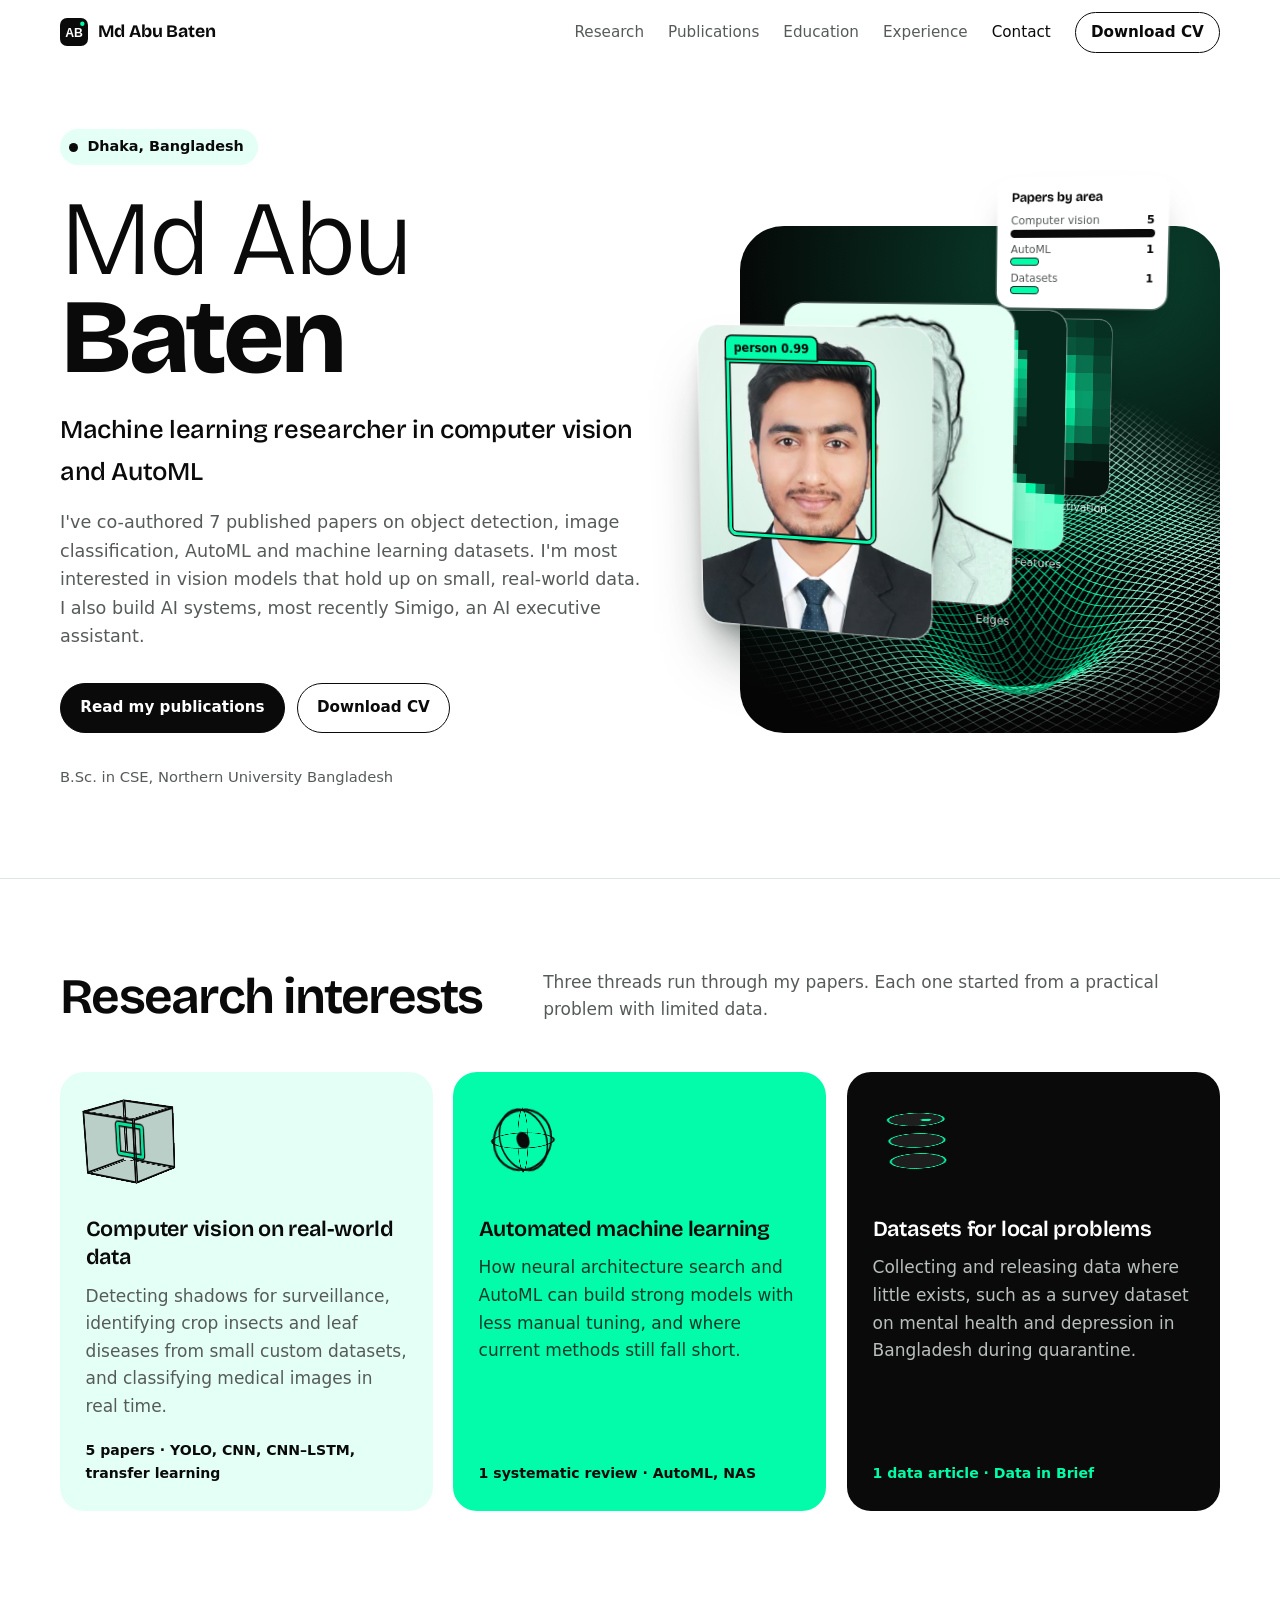
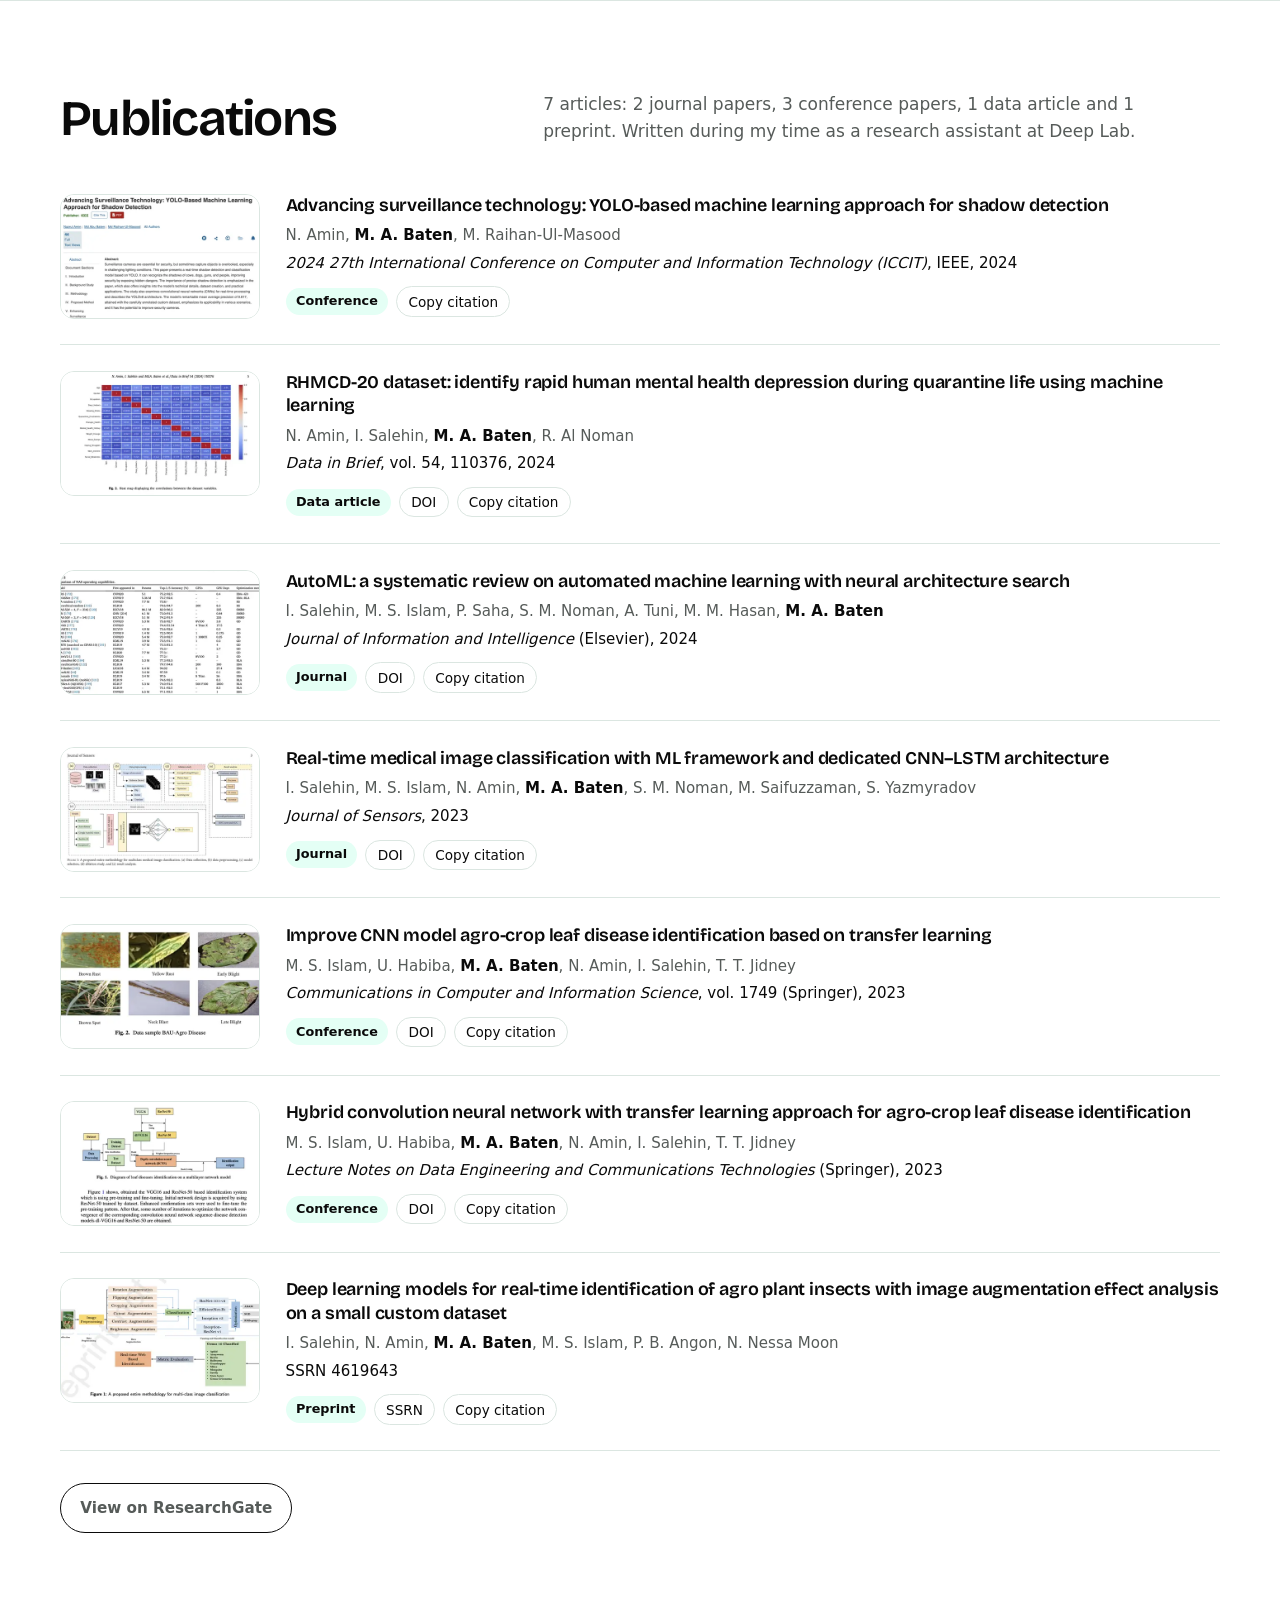
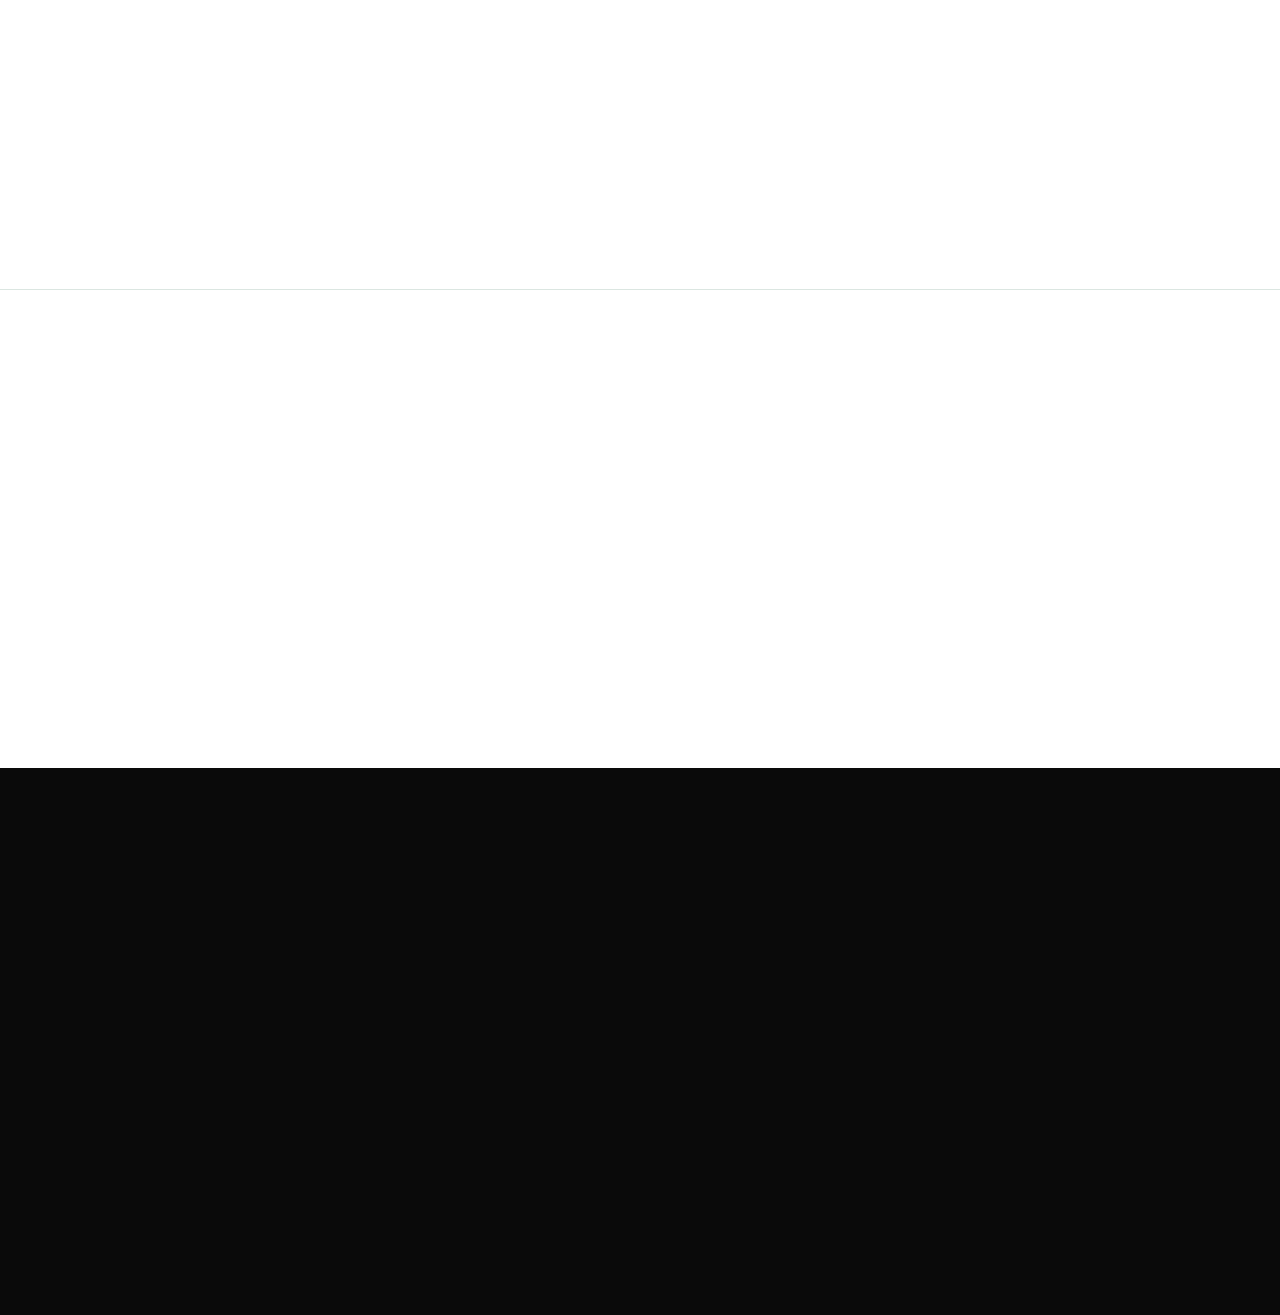
==== commit c344d314: "Use abubaten.a@gmail.com as the only contact email Co-Authored-By: Claude Opus 5.5 <noreply@anthropi" ====
--- a/index.html
+++ b/index.html
@@ -18,7 +18,7 @@
 <link rel="preload" as="image" fetchpriority="high" type="image/avif"
       imagesrcset="assets/img/baten-400.avif 400w, assets/img/baten-720.avif 720w" imagesizes="(max-width: 760px) 200px, 290px">
 <script type="application/ld+json">
-{"@context":"https://schema.org","@type":"Person","name":"Md Abu Baten","jobTitle":"Machine learning researcher","knowsAbout":["Computer vision","Automated machine learning","Neural architecture search","Deep learning"],"alumniOf":{"@type":"CollegeOrUniversity","name":"Northern University Bangladesh"},"address":{"@type":"PostalAddress","addressLocality":"Dhaka","addressCountry":"BD"},"email":"mailto:abubaten.n@gmail.com","url":"https://mrbaten.github.io/","sameAs":["https://www.linkedin.com/in/mrbaten/","https://github.com/MrBaten","https://www.researchgate.net/profile/Md-Baten-7"]}
+{"@context":"https://schema.org","@type":"Person","name":"Md Abu Baten","jobTitle":"Machine learning researcher","knowsAbout":["Computer vision","Automated machine learning","Neural architecture search","Deep learning"],"alumniOf":{"@type":"CollegeOrUniversity","name":"Northern University Bangladesh"},"address":{"@type":"PostalAddress","addressLocality":"Dhaka","addressCountry":"BD"},"email":"mailto:abubaten.a@gmail.com","url":"https://mrbaten.github.io/","sameAs":["https://www.linkedin.com/in/mrbaten/","https://github.com/MrBaten","https://www.researchgate.net/profile/Md-Baten-7"]}
 </script>
 <style>
 @font-face{font-family:"Brico";src:url(assets/fonts/brico.woff2) format("woff2");font-weight:200 800;font-display:swap}
@@ -220,9 +220,6 @@
 .contact .head p{color:#b9bdd1}
 .mail{font-family:var(--display);font-size:clamp(1.6rem,1rem + 3.4vw,3.6rem);font-weight:600;letter-spacing:-.03em;text-decoration:none;border-bottom:3px solid var(--hi);word-break:break-word}
 .mail:hover{color:var(--hi)}
-.also{margin-top:1.3rem;font-size:1.15rem;color:var(--on-dark-2)}
-.also a{color:#fff;text-decoration-color:var(--hi);text-decoration-thickness:2px;text-underline-offset:4px}
-.also a:hover{color:var(--hi)}
 .links{display:flex;flex-wrap:wrap;gap:.75rem;margin-top:2.4rem}
 .links a{display:inline-flex;align-items:center;gap:.5rem;padding:.6rem 1rem;border:1px solid #3a3d5c;border-radius:999px;text-decoration:none;font-size:.95rem}
 .links a:hover{border-color:#fff}
@@ -505,8 +502,7 @@
       <h2>Get in touch</h2>
       <p>If you work on computer vision, AutoML or applied machine learning, I'd be glad to hear from you.</p>
     </div>
-    <a class="mail" href="mailto:abubaten.n@gmail.com">abubaten.n@gmail.com</a>
-    <p class="also">Also at <a href="mailto:abubaten.a@gmail.com">abubaten.a@gmail.com</a></p>
+    <a class="mail" href="mailto:abubaten.a@gmail.com">abubaten.a@gmail.com</a>
     <div class="links">
       <a href="https://www.researchgate.net/profile/Md-Baten-7" target="_blank" rel="noopener"><svg viewBox="0 0 24 24" aria-hidden="true"><path d="M3 3h18v18H3V3Zm9.6 13.9h1.9l-1.9-3.1c1-.4 1.6-1.2 1.6-2.3 0-1.6-1.2-2.5-3-2.5H8.4v7.9h1.7v-2.9h.9l1.6 2.9Zm-2.5-4.3V10.4h1c.8 0 1.3.4 1.3 1.1s-.5 1.1-1.3 1.1h-1Z"/></svg>ResearchGate</a>
       <a href="https://www.linkedin.com/in/mrbaten/" target="_blank" rel="noopener"><svg viewBox="0 0 24 24" aria-hidden="true"><path d="M4.98 3.5a2.5 2.5 0 1 1 0 5 2.5 2.5 0 0 1 0-5ZM3 9.75h4V21H3V9.75ZM9.5 9.75h3.8v1.6h.06c.53-1 1.83-2.05 3.77-2.05 4.03 0 4.77 2.65 4.77 6.1V21h-4v-4.9c0-1.17-.02-2.68-1.63-2.68-1.64 0-1.89 1.28-1.89 2.6V21h-4V9.75Z"/></svg>LinkedIn</a>
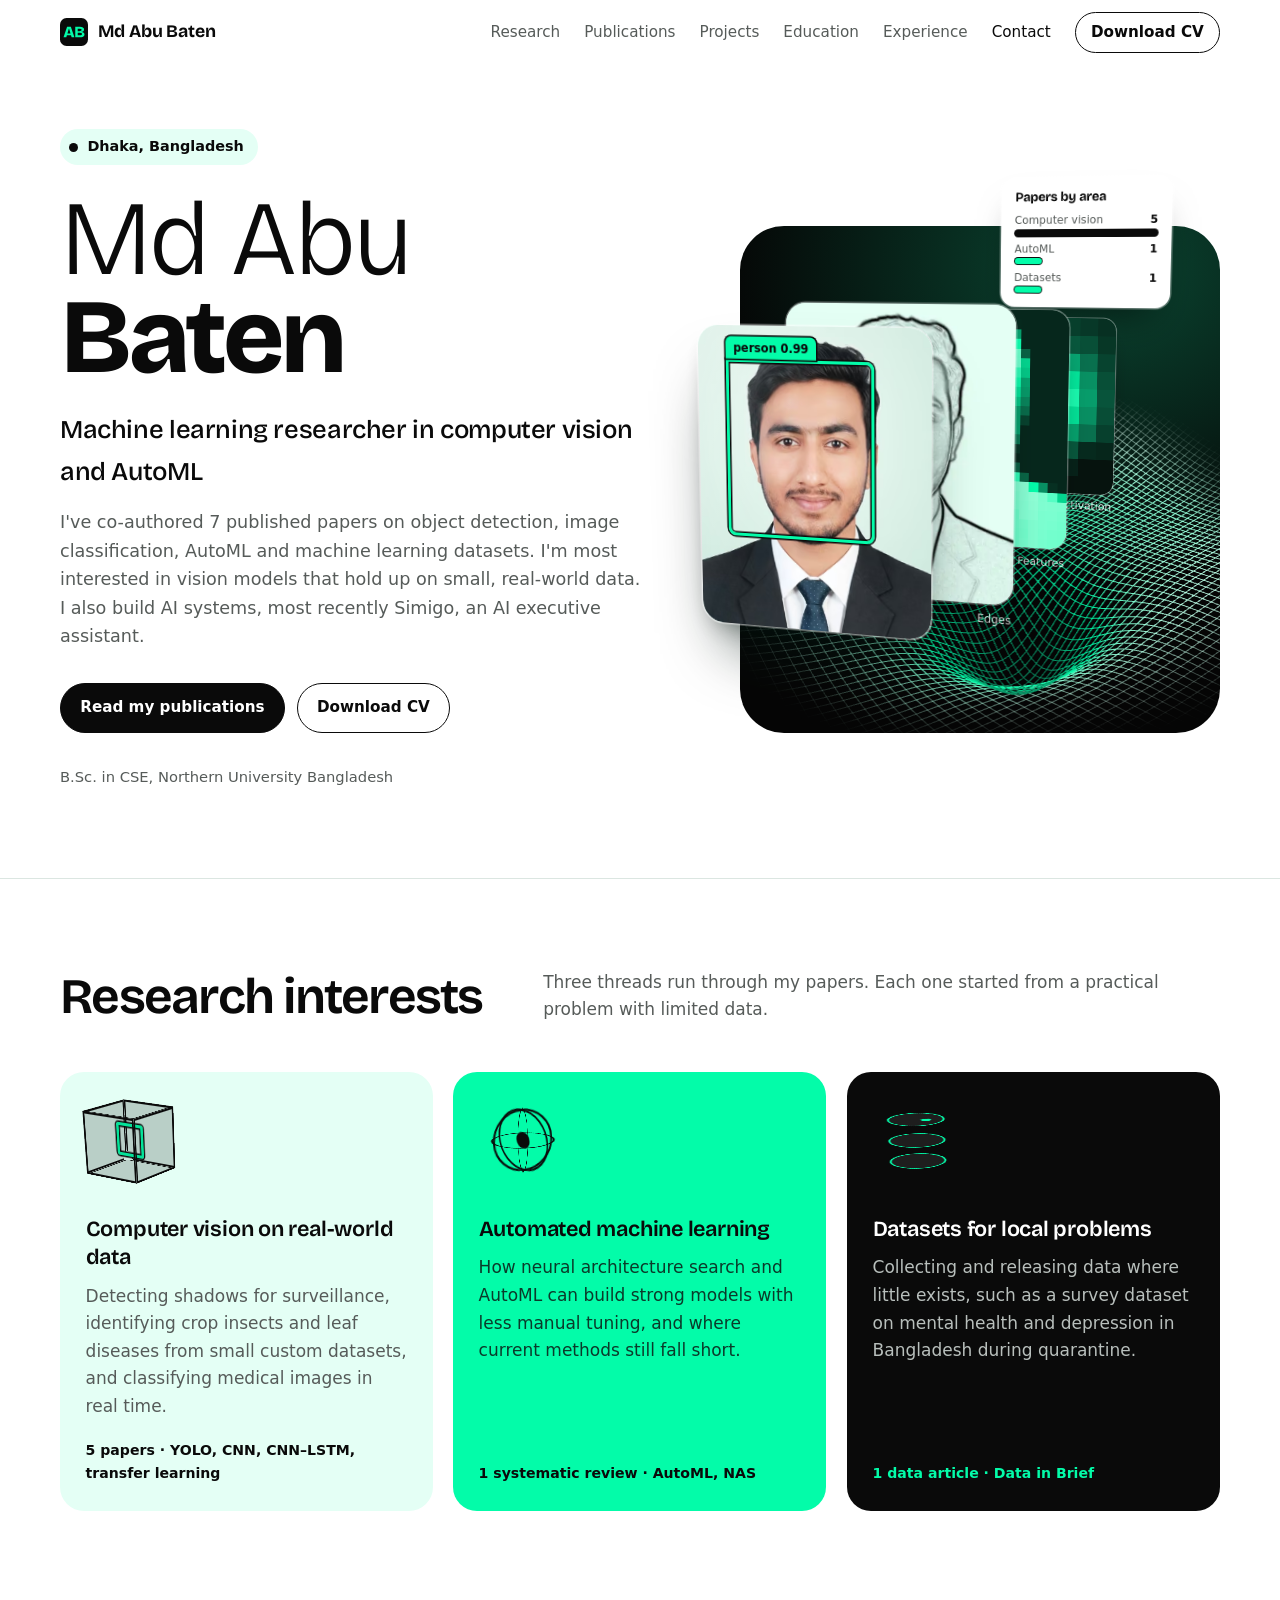
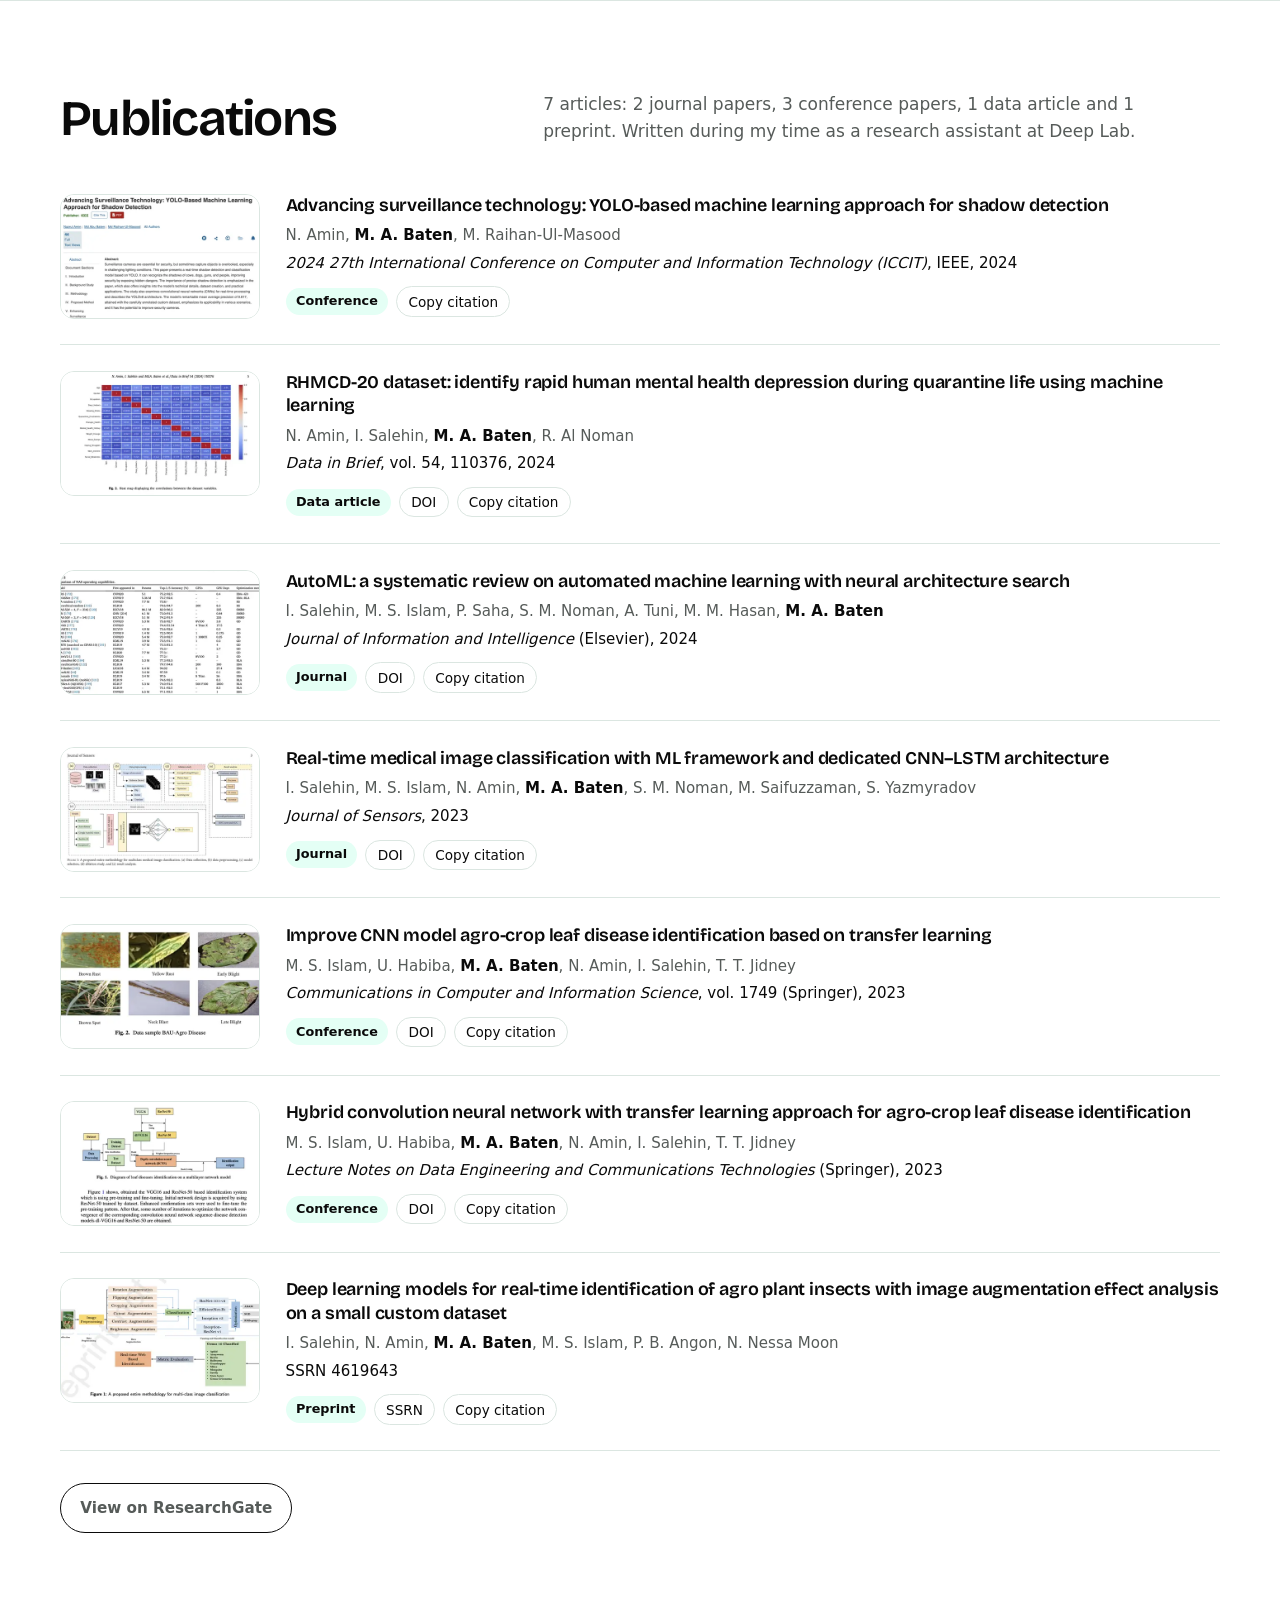
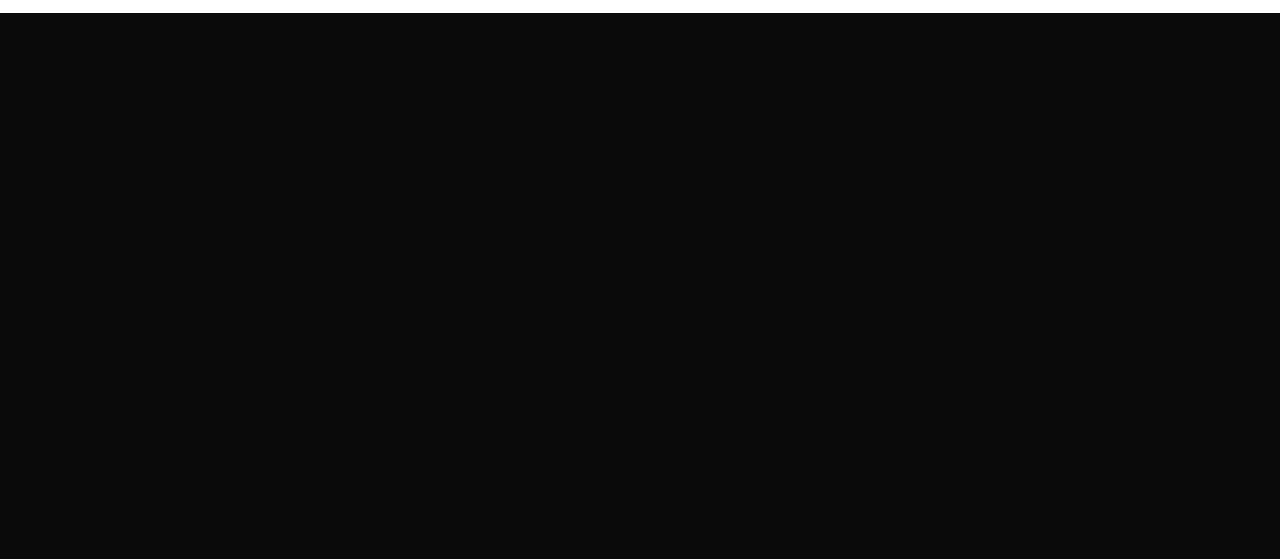
==== commit e9caa9bb: "Add Projects section and a full favicon set - Projects: Simigo (featured), shadow recognition system" ====
--- a/index.html
+++ b/index.html
@@ -6,14 +6,18 @@
 <title>Md Abu Baten — Machine learning researcher, Dhaka</title>
 <meta name="description" content="Md Abu Baten is a machine learning researcher from Dhaka with 7 published papers in computer vision, AutoML and applied ML.">
 <link rel="canonical" href="https://mrbaten.github.io/">
-<meta name="theme-color" content="#ffffff">
+<meta name="theme-color" content="#0a0a0a">
 <meta property="og:type" content="profile">
 <meta property="og:title" content="Md Abu Baten — Machine learning researcher">
 <meta property="og:description" content="7 published papers in computer vision, AutoML and applied ML. Based in Dhaka, Bangladesh.">
 <meta property="og:url" content="https://mrbaten.github.io/">
 <meta property="og:image" content="https://mrbaten.github.io/assets/img/og.jpg">
 <meta name="twitter:card" content="summary_large_image">
+<link rel="icon" href="favicon.ico" sizes="48x48">
 <link rel="icon" href="favicon.svg" type="image/svg+xml">
+<link rel="icon" href="favicon-32.png" type="image/png" sizes="32x32">
+<link rel="apple-touch-icon" href="apple-touch-icon.png">
+<link rel="manifest" href="site.webmanifest">
 <link rel="preload" href="assets/fonts/brico.woff2" as="font" type="font/woff2" crossorigin>
 <link rel="preload" as="image" fetchpriority="high" type="image/avif"
       imagesrcset="assets/img/baten-400.avif 400w, assets/img/baten-720.avif 720w" imagesizes="(max-width: 760px) 200px, 290px">
@@ -179,6 +183,29 @@
 .pubnote{margin-top:2rem;display:flex;flex-wrap:wrap;gap:.75rem;align-items:center;color:var(--muted)}
 @media (max-width:640px){.pub{grid-template-columns:1fr;gap:.9rem}.thumb{max-width:280px}}
 
+/* projects */
+.projects{display:grid;grid-template-columns:repeat(3,1fr);gap:1.25rem}
+.proj{position:relative;border-radius:24px;padding:1.7rem 1.6rem 1.5rem;background:var(--wash);display:flex;flex-direction:column;gap:.75rem;
+  transform:perspective(900px) rotateX(var(--px,0deg)) rotateY(var(--py,0deg));transition:transform .3s ease-out}
+.proj .when{font-size:.85rem;color:var(--muted)}
+.proj h3{font-size:1.3rem}
+.proj p{color:var(--muted)}
+.proj .chips li{font-size:.82rem;background:rgba(255,255,255,.6)}
+.proj .go{margin-top:auto;padding-top:.5rem;align-self:flex-start}
+.proj.feat{grid-column:span 2;background:var(--dark);color:#fff;display:grid;grid-template-columns:1.25fr 1fr;gap:1.5rem 2rem;align-items:start}
+.proj.feat .txt{display:flex;flex-direction:column;gap:.75rem}
+.proj.feat h3{font-size:clamp(1.6rem,1.2rem + 1.2vw,2.2rem)}
+.proj.feat p,.proj.feat .when{color:var(--on-dark-2)}
+.proj.feat .chips li{background:transparent;border-color:#33363a;color:#e6e8ea}
+.runs{list-style:none;margin:0;padding:0;display:grid;gap:.5rem;transform-style:preserve-3d}
+.runs li{display:flex;align-items:center;gap:.7rem;padding:.7rem .9rem;border-radius:14px;background:#151617;border:1px solid #26292b;font-weight:550;transform:translateZ(calc(var(--d)*var(--on,0)))}
+.runs li::before{content:"";width:9px;height:9px;border-radius:50%;background:var(--hi);box-shadow:0 0 12px var(--hi);flex:none}
+.proj:hover{--on:1}
+.runs li{transition:transform .35s ease-out}
+.private{font-size:.85rem;color:var(--on-dark-2)}
+@media (max-width:900px){.projects{grid-template-columns:1fr 1fr}.proj.feat{grid-column:1/-1}}
+@media (max-width:640px){.projects{grid-template-columns:1fr}.proj.feat{grid-template-columns:1fr}}
+
 /* timeline */
 .tl{list-style:none;margin:0;padding:0}
 .tl>li{display:grid;grid-template-columns:11rem 1fr;gap:1.5rem;padding:1.5rem 0;border-bottom:1px solid var(--line)}
@@ -234,10 +261,11 @@
 <a class="skip" href="#main">Skip to content</a>
 <header class="top" id="top">
   <div class="wrap">
-    <a class="brand" href="#main"><svg viewBox="0 0 64 64" aria-hidden="true"><rect width="64" height="64" rx="16" style="fill:var(--pri)"/><text x="32" y="43" font-family="Arial,sans-serif" font-size="28" font-weight="700" text-anchor="middle" style="fill:var(--on-pri)">AB</text><circle cx="51" cy="13" r="5" style="fill:var(--signal)"/></svg>Md Abu Baten</a>
+    <a class="brand" href="#main"><svg aria-hidden="true" viewBox="0 0 64 64"><rect width="64" height="64" rx="15" fill="#0a0a0a"/><path fill="#03fca9" d="M8.054545454545455 44.0 16.2 20.0H24.78181818181818L32.92727272727272 44.0H26.527272727272727L20.78181818181818 24.581818181818182H20.2L14.454545454545455 44.0ZM12.89090909090909 39.49090909090909V35.56363636363636H28.963636363636365V39.49090909090909ZM34.85454545454545 44.0V20.0H45.21818181818182Q47.47272727272727 20.0 49.272727272727266 20.381818181818183Q51.07272727272727 20.763636363636365 52.345454545454544 21.545454545454547Q53.61818181818182 22.327272727272728 54.29090909090909 23.545454545454547Q54.96363636363636 24.763636363636365 54.96363636363636 26.436363636363637Q54.96363636363636 27.854545454545455 54.36363636363636 28.90909090909091Q53.763636363636365 29.963636363636365 52.49090909090909 30.618181818181817Q51.21818181818182 31.272727272727273 49.10909090909091 31.490909090909092V32.10909090909091Q52.599999999999994 32.32727272727273 54.272727272727266 33.78181818181818Q55.94545454545454 35.236363636363635 55.94545454545454 37.70909090909091Q55.94545454545454 39.81818181818182 54.81818181818181 41.2Q53.69090909090909 42.58181818181818 51.50909090909091 43.29090909090909Q49.32727272727273 44.0 46.127272727272725 44.0ZM40.45454545454545 39.345454545454544H45.90909090909091Q48.127272727272725 39.345454545454544 49.18181818181818 38.709090909090904Q50.236363636363635 38.07272727272727 50.236363636363635 36.69090909090909Q50.236363636363635 35.163636363636364 48.96363636363636 34.400000000000006Q47.69090909090909 33.63636363636364 45.07272727272727 33.63636363636364H40.45454545454545ZM40.45454545454545 30.072727272727274H44.272727272727266Q46.85454545454545 30.072727272727274 48.05454545454545 29.363636363636367Q49.25454545454545 28.654545454545456 49.25454545454545 27.236363636363638Q49.25454545454545 25.854545454545455 48.14545454545454 25.21818181818182Q47.03636363636363 24.581818181818182 44.78181818181818 24.581818181818182H40.45454545454545Z"/></svg>Md Abu Baten</a>
     <nav class="nav" aria-label="Main">
       <a href="#research">Research</a>
       <a href="#publications">Publications</a>
+      <a href="#projects">Projects</a>
       <a href="#education">Education</a>
       <a href="#experience">Experience</a>
       <a href="#contact">Contact</a>
@@ -385,6 +413,57 @@
       </li>
     </ol>
     <div class="pubnote"><a class="btn" href="https://www.researchgate.net/profile/Md-Baten-7" target="_blank" rel="noopener">View on ResearchGate</a></div>
+  </div>
+</section>
+
+<section id="projects" class="later">
+  <div class="wrap">
+    <div class="head">
+      <h2>Projects</h2>
+      <p>Systems I've built outside my papers, from a working AI assistant to recommendation and forecasting models.</p>
+    </div>
+    <div class="projects">
+      <article class="proj feat">
+        <div class="txt">
+          <p class="when">Oct 2026 – present · sole builder</p>
+          <h3>Simigo, an AI executive assistant</h3>
+          <p>An assistant for company MDs. It runs their email, calendar, tasks, reminders and meeting minutes from one web app. Business reports come from Excel and CSV uploads, with every figure computed in SQL and checked against the database.</p>
+          <ul class="chips"><li>Python</li><li>PostgreSQL</li><li>JavaScript</li><li>LLM APIs</li></ul>
+          <p class="private">Private code</p>
+        </div>
+        <ul class="runs" aria-label="What Simigo runs">
+          <li style="--d:18px">Email</li><li style="--d:30px">Calendar</li><li style="--d:42px">Tasks and reminders</li><li style="--d:54px">Meeting minutes</li><li style="--d:66px">Reports from Excel and CSV</li>
+        </ul>
+      </article>
+      <article class="proj">
+        <p class="when">Mar – Dec 2023</p>
+        <h3>Shadow recognition system</h3>
+        <p>A machine learning system that identifies the shadows of people and objects in images, built on the YOLOv3 object detection architecture.</p>
+        <ul class="chips"><li>Python</li><li>YOLOv3</li><li>Computer vision</li></ul>
+        <p class="when" style="margin-top:auto">Research project at Deep Lab</p>
+      </article>
+      <article class="proj">
+        <p class="when">2025</p>
+        <h3>Nexus, a product recommendation engine</h3>
+        <p>A hybrid recommender for online shops that mixes collaborative filtering with content-based filtering (TF-IDF and embeddings), and adjusts suggestions to what a shopper is doing in the current session.</p>
+        <ul class="chips"><li>FastAPI</li><li>PostgreSQL + pgvector</li><li>Redis</li><li>scikit-learn</li><li>Docker</li></ul>
+        <a class="link go" href="https://github.com/MrBaten/nexus-ai-recommender" target="_blank" rel="noopener"><svg viewBox="0 0 24 24" aria-hidden="true" width="16" height="16" style="fill:currentColor"><path d="M12 2a10 10 0 0 0-3.16 19.49c.5.09.68-.22.68-.48v-1.7c-2.78.6-3.37-1.34-3.37-1.34-.45-1.16-1.11-1.47-1.11-1.47-.91-.62.07-.6.07-.6 1 .07 1.53 1.03 1.53 1.03.9 1.52 2.34 1.08 2.91.83.09-.65.35-1.09.63-1.34-2.22-.25-4.55-1.11-4.55-4.94 0-1.09.39-1.98 1.03-2.68-.1-.25-.45-1.27.1-2.64 0 0 .84-.27 2.75 1.02a9.5 9.5 0 0 1 5 0c1.91-1.3 2.75-1.02 2.75-1.02.55 1.37.2 2.39.1 2.64.64.7 1.03 1.59 1.03 2.68 0 3.84-2.34 4.68-4.57 4.93.36.31.68.92.68 1.85v2.75c0 .27.18.58.69.48A10 10 0 0 0 12 2Z"/></svg> View code</a>
+      </article>
+      <article class="proj">
+        <p class="when">2025</p>
+        <h3>Customer deposit forecasting</h3>
+        <p>Predicts each customer's next-day deposit from 12 months of their history. Includes data preparation, exploratory analysis and feature engineering on synthetic data for 1,000 customers.</p>
+        <ul class="chips"><li>Python</li><li>Random Forest</li><li>XGBoost</li><li>LightGBM</li></ul>
+        <a class="link go" href="https://github.com/MrBaten/deposit-forecast-ml" target="_blank" rel="noopener"><svg viewBox="0 0 24 24" aria-hidden="true" width="16" height="16" style="fill:currentColor"><path d="M12 2a10 10 0 0 0-3.16 19.49c.5.09.68-.22.68-.48v-1.7c-2.78.6-3.37-1.34-3.37-1.34-.45-1.16-1.11-1.47-1.11-1.47-.91-.62.07-.6.07-.6 1 .07 1.53 1.03 1.53 1.03.9 1.52 2.34 1.08 2.91.83.09-.65.35-1.09.63-1.34-2.22-.25-4.55-1.11-4.55-4.94 0-1.09.39-1.98 1.03-2.68-.1-.25-.45-1.27.1-2.64 0 0 .84-.27 2.75 1.02a9.5 9.5 0 0 1 5 0c1.91-1.3 2.75-1.02 2.75-1.02.55 1.37.2 2.39.1 2.64.64.7 1.03 1.59 1.03 2.68 0 3.84-2.34 4.68-4.57 4.93.36.31.68.92.68 1.85v2.75c0 .27.18.58.69.48A10 10 0 0 0 12 2Z"/></svg> View code</a>
+      </article>
+      <article class="proj">
+        <p class="when">2023</p>
+        <h3>Image classification experiments</h3>
+        <p>Notebooks testing Inception v3 and EfficientNet-B1 with flipping and brightness augmentation, plus LSTM models on MNIST and MedMNIST.</p>
+        <ul class="chips"><li>TensorFlow</li><li>Inception v3</li><li>EfficientNet</li><li>LSTM</li></ul>
+        <a class="link go" href="https://github.com/MrBaten/AutoML" target="_blank" rel="noopener"><svg viewBox="0 0 24 24" aria-hidden="true" width="16" height="16" style="fill:currentColor"><path d="M12 2a10 10 0 0 0-3.16 19.49c.5.09.68-.22.68-.48v-1.7c-2.78.6-3.37-1.34-3.37-1.34-.45-1.16-1.11-1.47-1.11-1.47-.91-.62.07-.6.07-.6 1 .07 1.53 1.03 1.53 1.03.9 1.52 2.34 1.08 2.91.83.09-.65.35-1.09.63-1.34-2.22-.25-4.55-1.11-4.55-4.94 0-1.09.39-1.98 1.03-2.68-.1-.25-.45-1.27.1-2.64 0 0 .84-.27 2.75 1.02a9.5 9.5 0 0 1 5 0c1.91-1.3 2.75-1.02 2.75-1.02.55 1.37.2 2.39.1 2.64.64.7 1.03 1.59 1.03 2.68 0 3.84-2.34 4.68-4.57 4.93.36.31.68.92.68 1.85v2.75c0 .27.18.58.69.48A10 10 0 0 0 12 2Z"/></svg> View code</a>
+      </article>
+    </div>
   </div>
 </section>
 
@@ -425,20 +504,9 @@
   <div class="wrap">
     <div class="head">
       <h2>Experience</h2>
-      <p>Research first, then industry roles where I build AI systems and teach people to use them.</p>
+      <p>Research at Deep Lab, then industry work training people to use digital and AI tools.</p>
     </div>
     <ol class="tl">
-      <li>
-        <time>Oct 2026 – Present</time>
-        <div>
-          <h3>Simigo, an AI executive assistant</h3>
-          <p class="org">Project · sole builder · Python, PostgreSQL, JavaScript, LLM APIs</p>
-          <ul>
-            <li>An assistant for company MDs that runs email, calendar, tasks, reminders and meeting minutes from one web app.</li>
-            <li>Business reports from Excel and CSV uploads, with every figure computed in SQL and checked against the database.</li>
-          </ul>
-        </div>
-      </li>
       <li>
         <time>Sep 2025 – Jun 2026</time>
         <div>
@@ -459,14 +527,6 @@
             <li>Co-authored 7 research papers on computer vision (YOLO, CNN) and AutoML, including new approaches to shadow detection and agricultural AI.</li>
             <li>Built and tuned models in Python, PyTorch and TensorFlow to test research ideas on real data.</li>
           </ul>
-        </div>
-      </li>
-      <li>
-        <time>Mar – Dec 2023</time>
-        <div>
-          <h3>Shadow recognition system</h3>
-          <p class="org">Research project · Python, YOLOv3</p>
-          <p>A machine learning system that identifies the shadows of people and objects.</p>
         </div>
       </li>
       <li>
@@ -556,7 +616,7 @@
   run();
 
   // 3D tilt for interest tiles and publication thumbnails
-  if(!still&&fine)document.querySelectorAll('.tile,.pub').forEach(el=>{
+  if(!still&&fine)document.querySelectorAll('.tile,.pub,.proj').forEach(el=>{
     const t=el.classList.contains('pub')?el.querySelector('.thumb>*'):el,k=el.classList.contains('pub')?18:10;
     el.addEventListener('pointermove',e=>{const r=el.getBoundingClientRect();
       t.style.setProperty('--py',((e.clientX-r.left)/r.width-.5)*k+'deg');t.style.setProperty('--px',-((e.clientY-r.top)/r.height-.5)*k+'deg')});
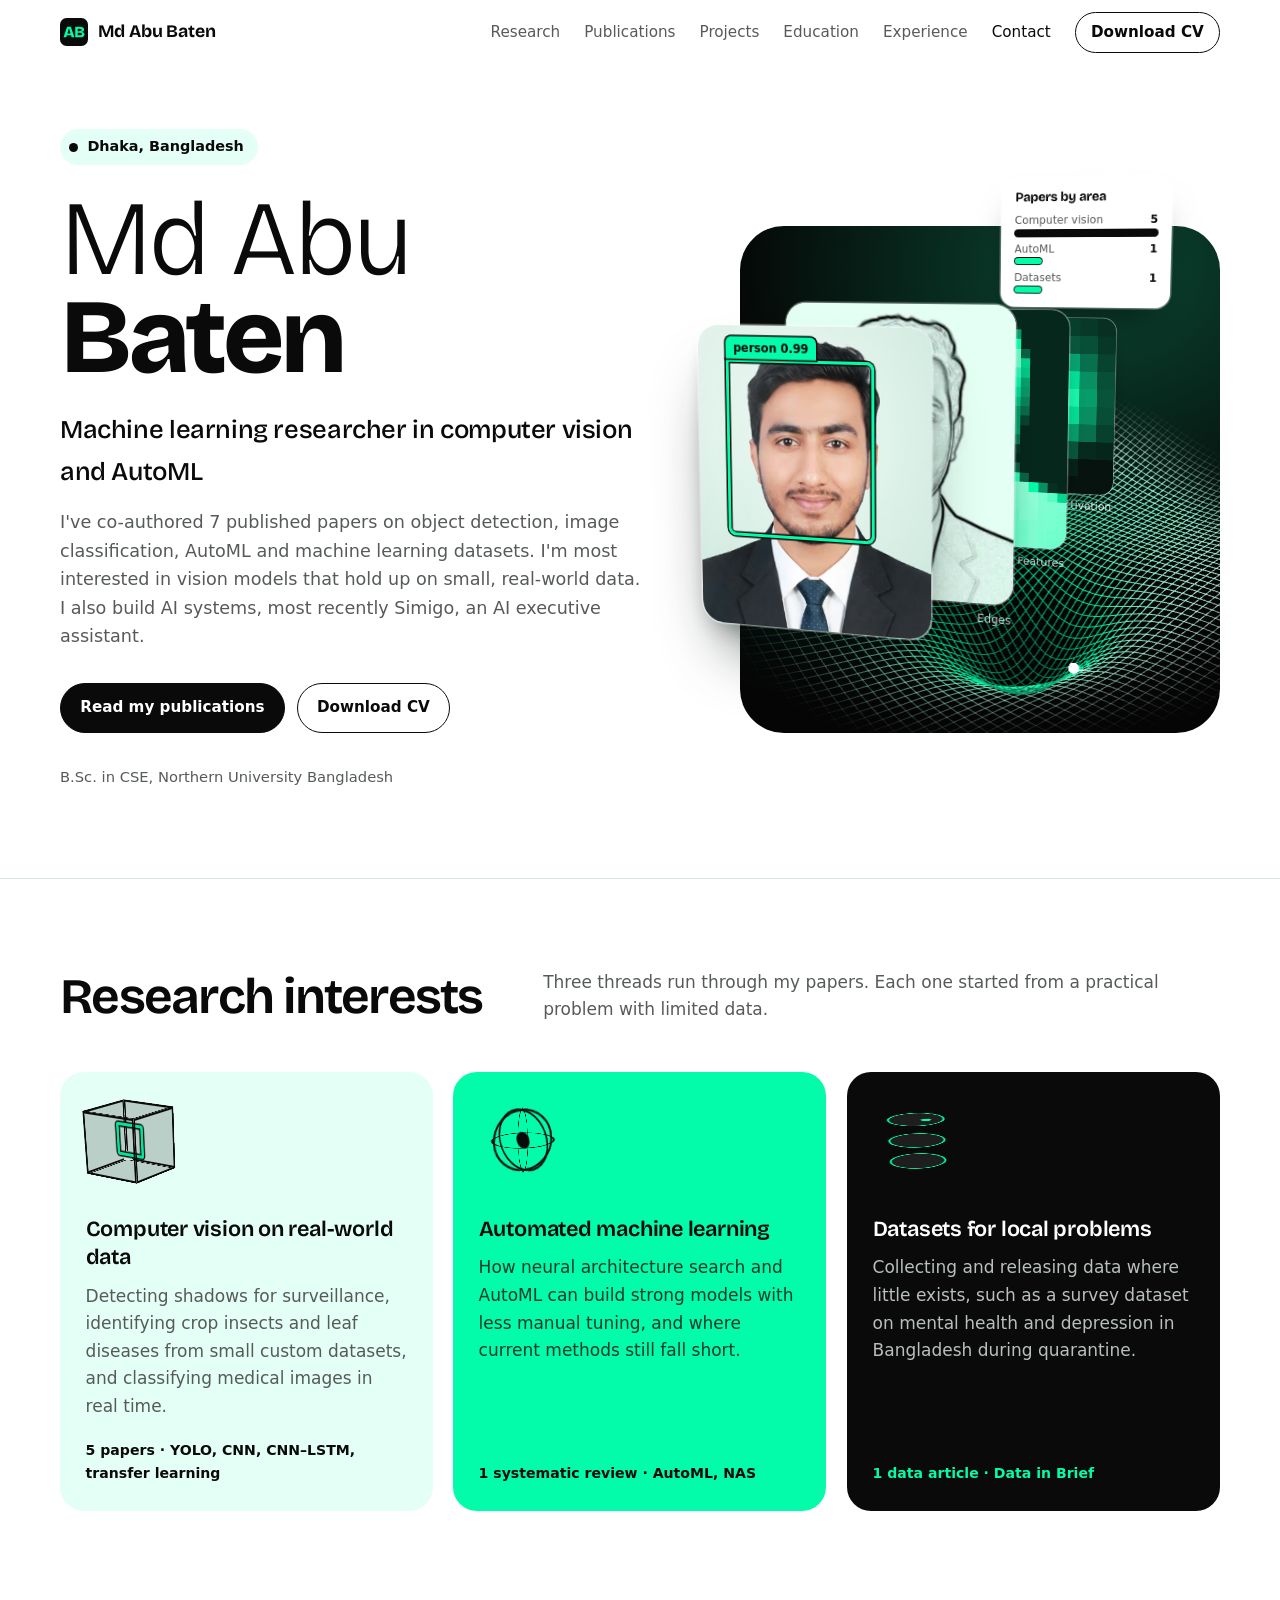
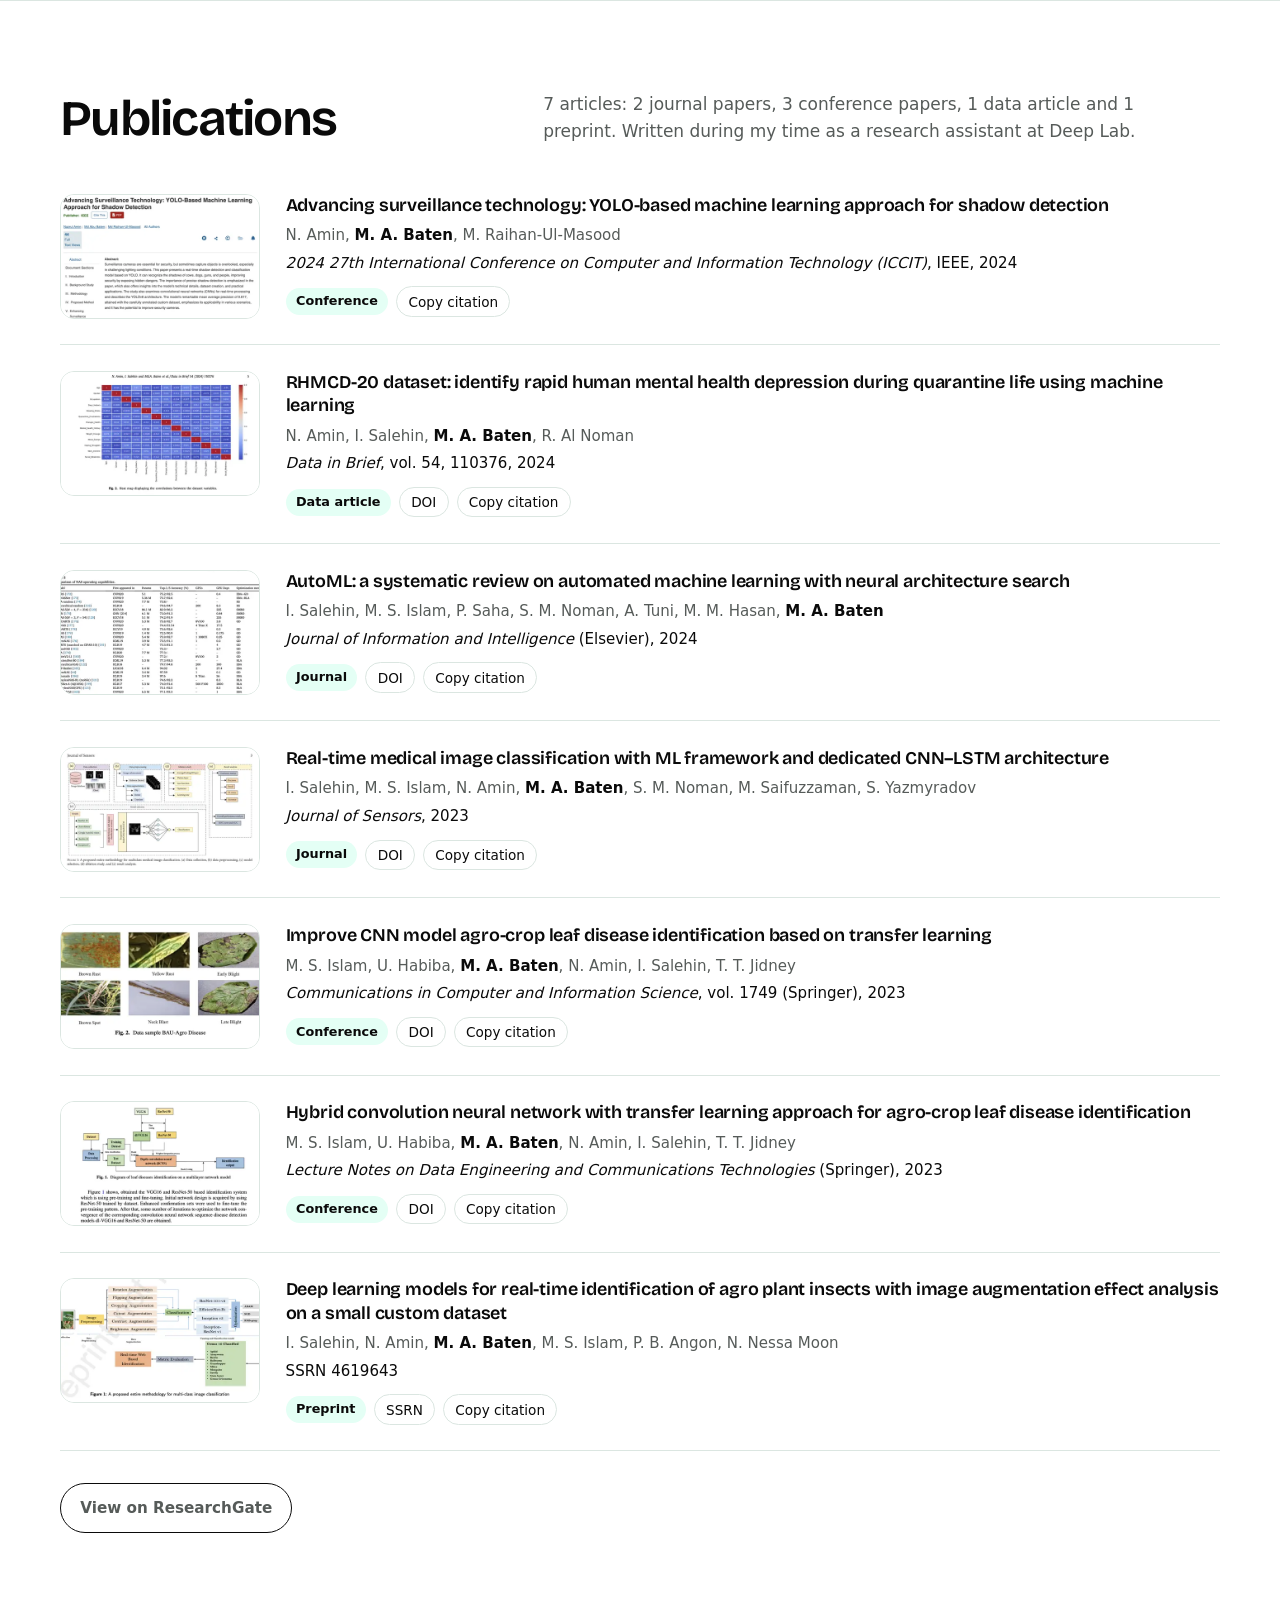
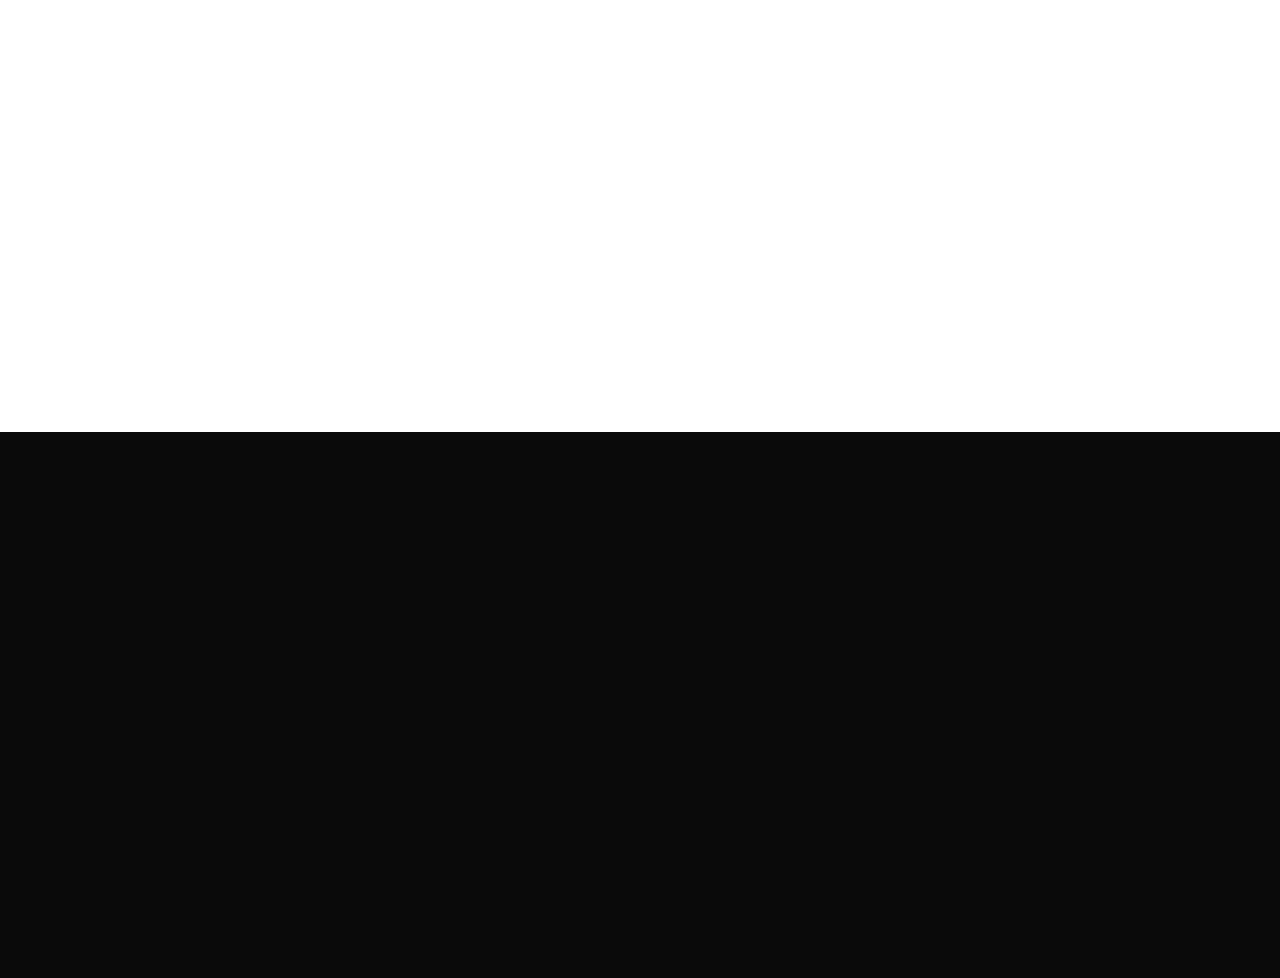
==== commit 49604351: "Add MiniC compiler to Projects Full-width featured card linking to github.com/MrBaten/minic-compiler" ====
--- a/index.html
+++ b/index.html
@@ -197,6 +197,9 @@
 .proj.feat h3{font-size:clamp(1.6rem,1.2rem + 1.2vw,2.2rem)}
 .proj.feat p,.proj.feat .when{color:var(--on-dark-2)}
 .proj.feat .chips li{background:transparent;border-color:#33363a;color:#e6e8ea}
+.proj.feat.wide{grid-column:1/-1}
+.proj.feat .link{background:var(--hi);color:var(--ink);border-color:var(--hi)}
+.proj.feat .link:hover{border-color:#fff}
 .runs{list-style:none;margin:0;padding:0;display:grid;gap:.5rem;transform-style:preserve-3d}
 .runs li{display:flex;align-items:center;gap:.7rem;padding:.7rem .9rem;border-radius:14px;background:#151617;border:1px solid #26292b;font-weight:550;transform:translateZ(calc(var(--d)*var(--on,0)))}
 .runs li::before{content:"";width:9px;height:9px;border-radius:50%;background:var(--hi);box-shadow:0 0 12px var(--hi);flex:none}
@@ -420,7 +423,7 @@
   <div class="wrap">
     <div class="head">
       <h2>Projects</h2>
-      <p>Systems I've built outside my papers, from a working AI assistant to recommendation and forecasting models.</p>
+      <p>Systems I've built outside my papers, from a working AI assistant and a C compiler to recommendation and forecasting models.</p>
     </div>
     <div class="projects">
       <article class="proj feat">
@@ -462,6 +465,18 @@
         <p>Notebooks testing Inception v3 and EfficientNet-B1 with flipping and brightness augmentation, plus LSTM models on MNIST and MedMNIST.</p>
         <ul class="chips"><li>TensorFlow</li><li>Inception v3</li><li>EfficientNet</li><li>LSTM</li></ul>
         <a class="link go" href="https://github.com/MrBaten/AutoML" target="_blank" rel="noopener"><svg viewBox="0 0 24 24" aria-hidden="true" width="16" height="16" style="fill:currentColor"><path d="M12 2a10 10 0 0 0-3.16 19.49c.5.09.68-.22.68-.48v-1.7c-2.78.6-3.37-1.34-3.37-1.34-.45-1.16-1.11-1.47-1.11-1.47-.91-.62.07-.6.07-.6 1 .07 1.53 1.03 1.53 1.03.9 1.52 2.34 1.08 2.91.83.09-.65.35-1.09.63-1.34-2.22-.25-4.55-1.11-4.55-4.94 0-1.09.39-1.98 1.03-2.68-.1-.25-.45-1.27.1-2.64 0 0 .84-.27 2.75 1.02a9.5 9.5 0 0 1 5 0c1.91-1.3 2.75-1.02 2.75-1.02.55 1.37.2 2.39.1 2.64.64.7 1.03 1.59 1.03 2.68 0 3.84-2.34 4.68-4.57 4.93.36.31.68.92.68 1.85v2.75c0 .27.18.58.69.48A10 10 0 0 0 12 2Z"/></svg> View code</a>
+      </article>
+      <article class="proj feat wide">
+        <div class="txt">
+          <p class="when">Nov 2026 · open source</p>
+          <h3>MiniC, a C compiler written in C</h3>
+          <p>A compiler for a small subset of C, written in C11 with no dependencies and no parser generators. A hand-written lexer and recursive-descent parser build an abstract syntax tree, a semantic checker enforces scopes and types, and a code generator emits C that compiles without warnings under gcc and clang. Backed by 60 end-to-end tests and CI on Linux and macOS.</p>
+          <ul class="chips"><li>C11</li><li>Compilers</li><li>Recursive descent</li><li>Make</li><li>GitHub Actions</li></ul>
+          <a class="link go" href="https://github.com/MrBaten/minic-compiler" target="_blank" rel="noopener"><svg viewBox="0 0 24 24" aria-hidden="true" width="16" height="16" style="fill:currentColor"><path d="M12 2a10 10 0 0 0-3.16 19.49c.5.09.68-.22.68-.48v-1.7c-2.78.6-3.37-1.34-3.37-1.34-.45-1.16-1.11-1.47-1.11-1.47-.91-.62.07-.6.07-.6 1 .07 1.53 1.03 1.53 1.03.9 1.52 2.34 1.08 2.91.83.09-.65.35-1.09.63-1.34-2.22-.25-4.55-1.11-4.55-4.94 0-1.09.39-1.98 1.03-2.68-.1-.25-.45-1.27.1-2.64 0 0 .84-.27 2.75 1.02a9.5 9.5 0 0 1 5 0c1.91-1.3 2.75-1.02 2.75-1.02.55 1.37.2 2.39.1 2.64.64.7 1.03 1.59 1.03 2.68 0 3.84-2.34 4.68-4.57 4.93.36.31.68.92.68 1.85v2.75c0 .27.18.58.69.48A10 10 0 0 0 12 2Z"/></svg> View code</a>
+        </div>
+        <ul class="runs" aria-label="MiniC compiler pipeline">
+          <li style="--d:18px">Lexer</li><li style="--d:30px">Parser</li><li style="--d:42px">Abstract syntax tree</li><li style="--d:54px">Type checker</li><li style="--d:66px">C code generator</li>
+        </ul>
       </article>
     </div>
   </div>
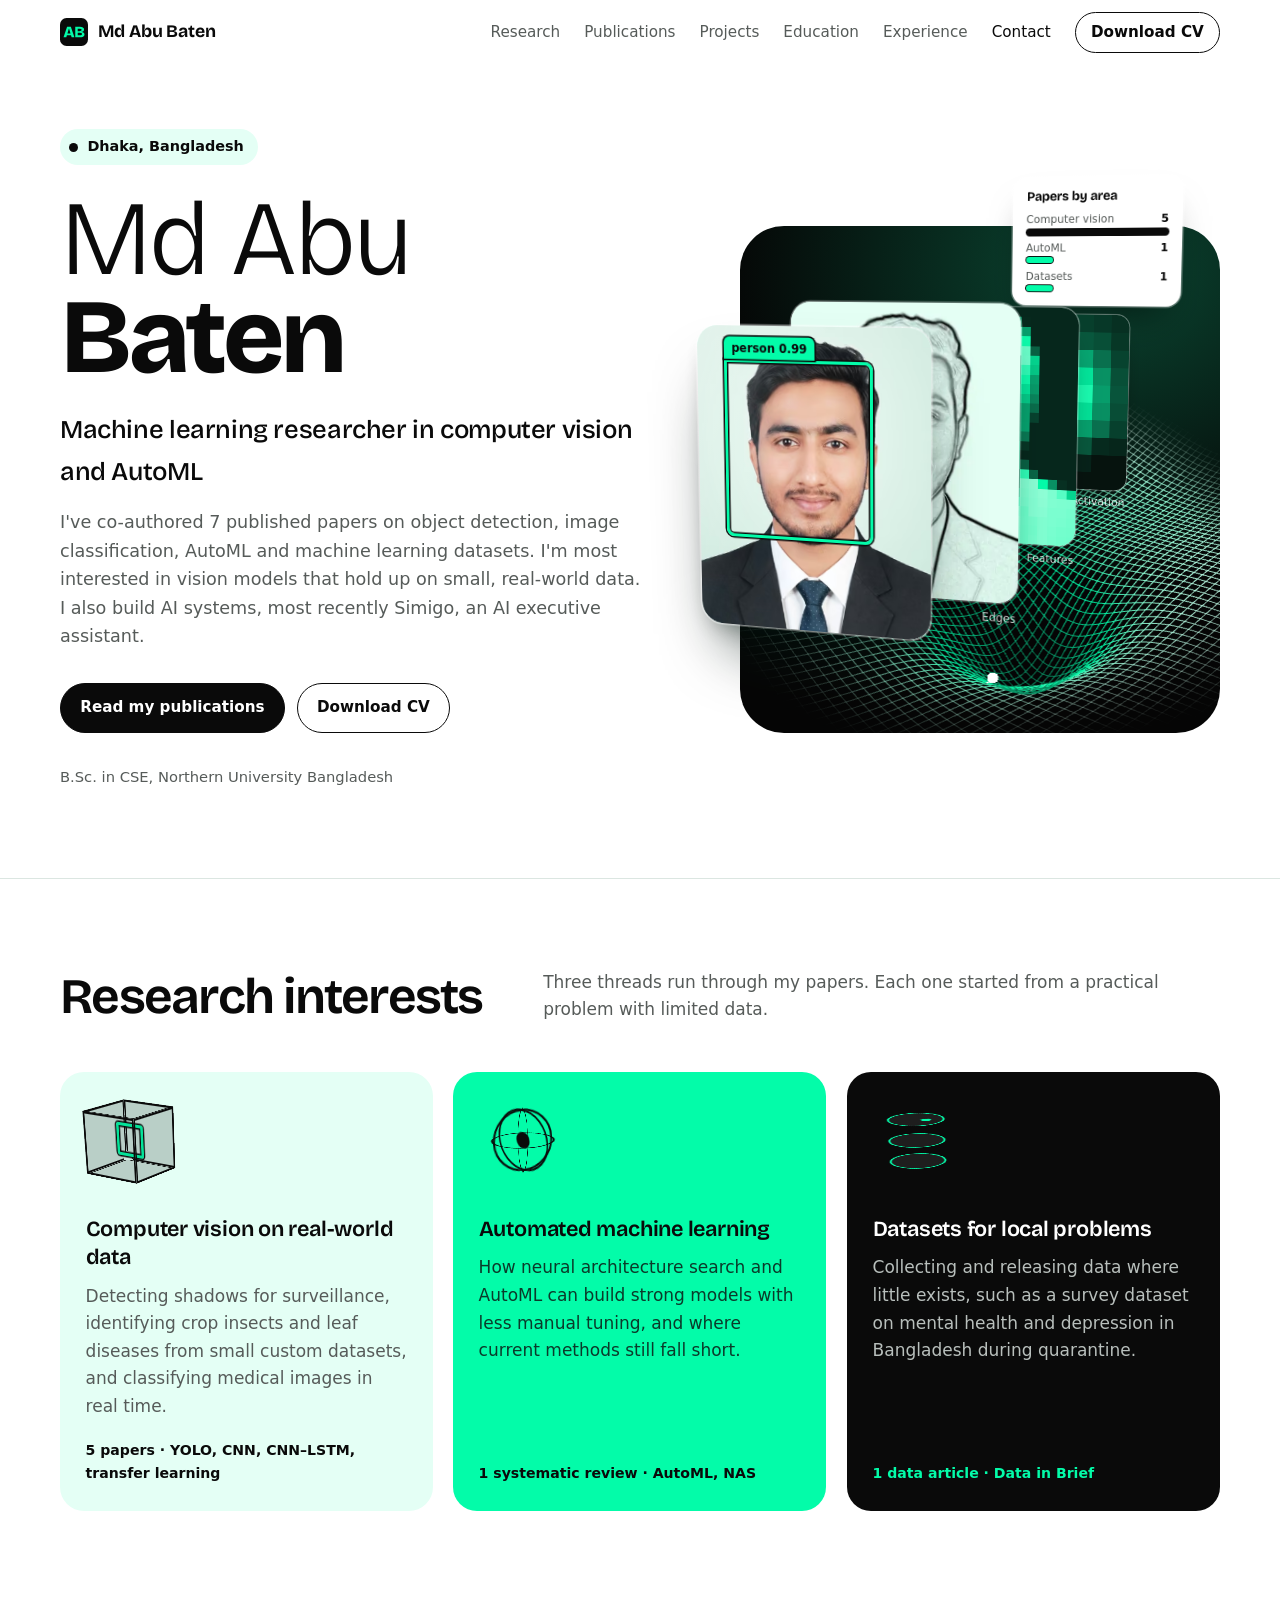
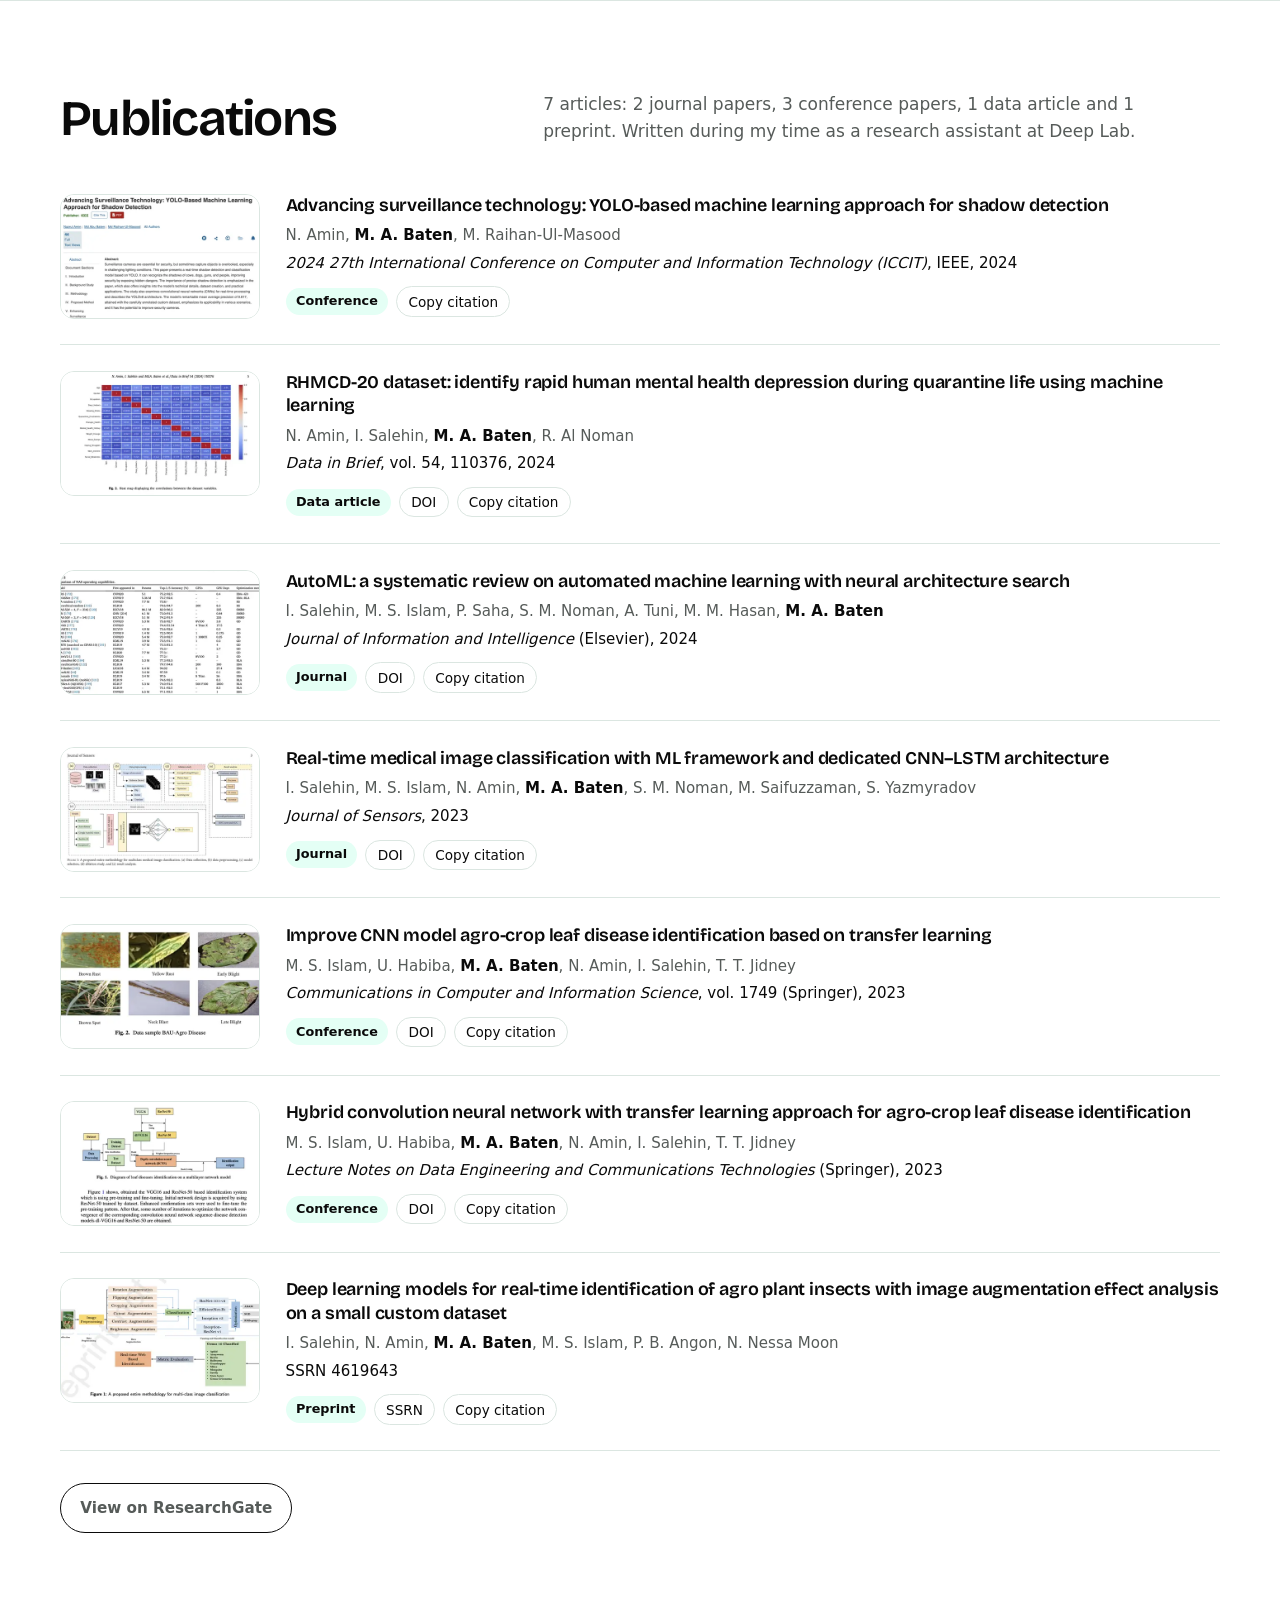
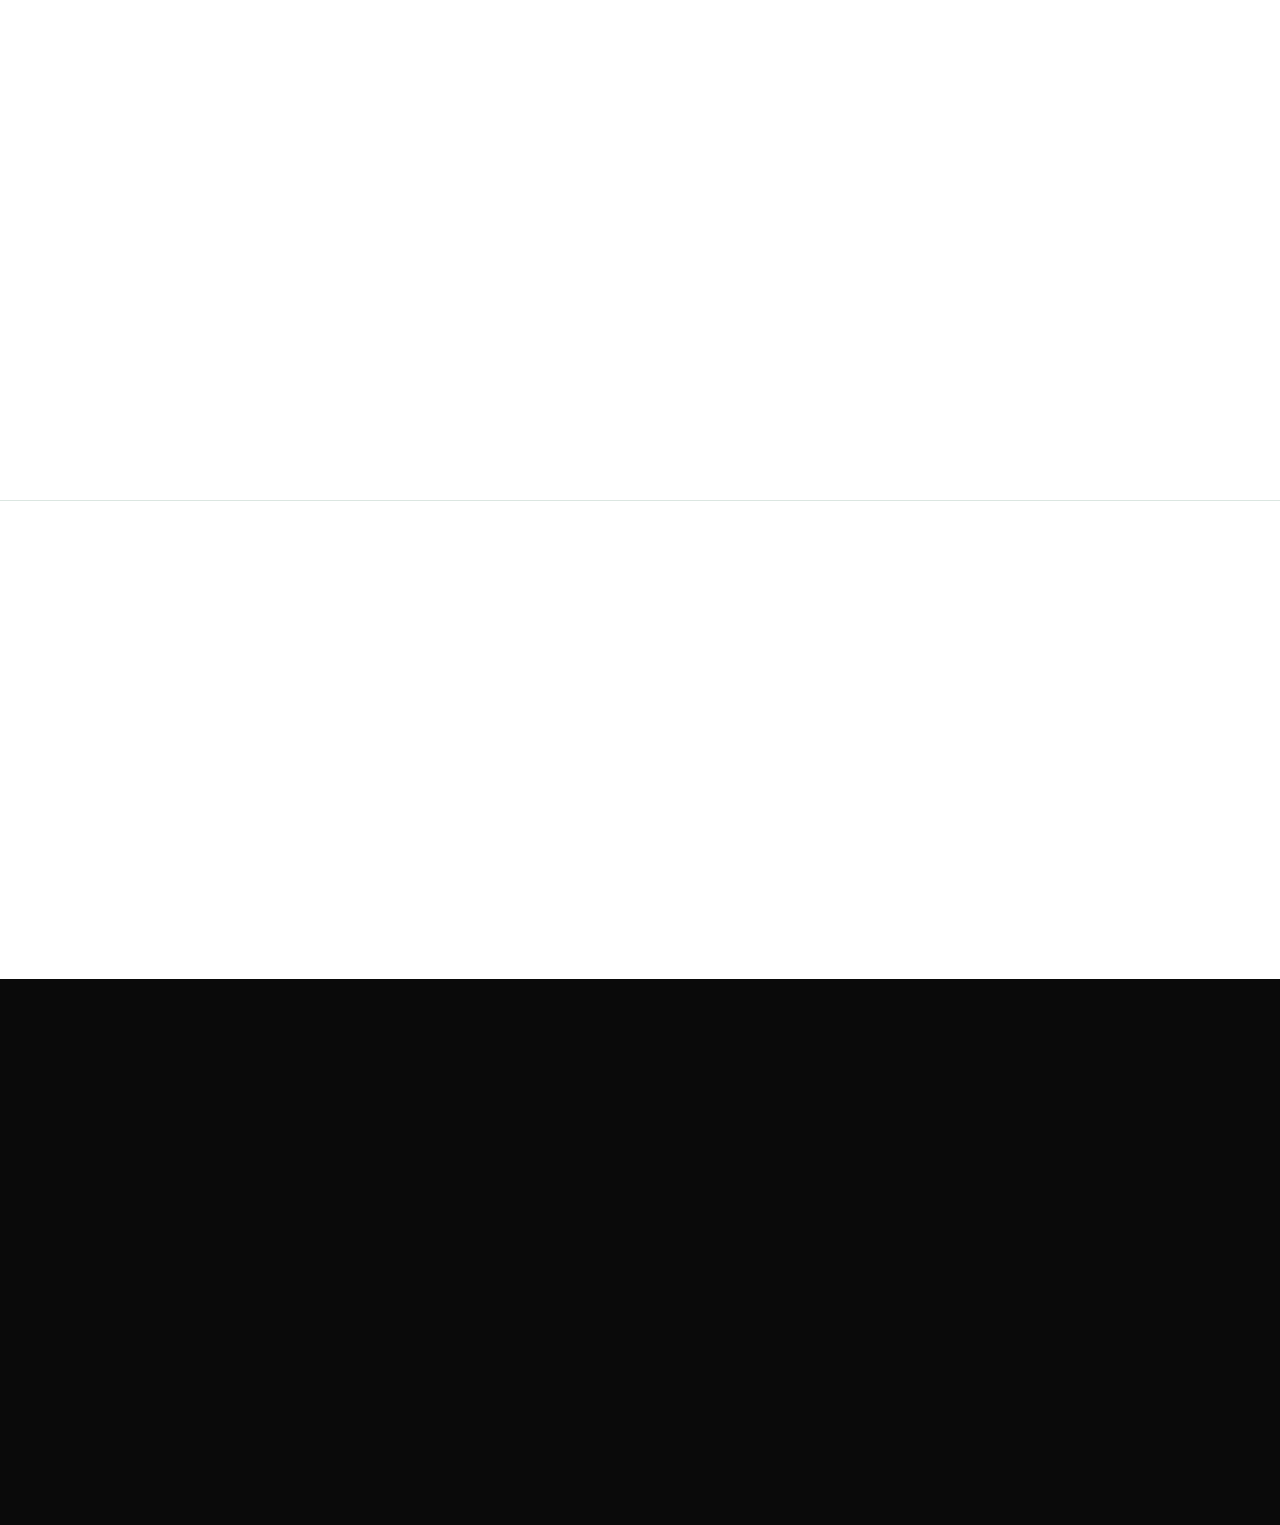
==== commit 0437c77c: "Add minidb database engine to Projects Co-Authored-By: Claude Opus 5.5 <noreply@anthropic.com> Claud" ====
--- a/index.html
+++ b/index.html
@@ -423,7 +423,7 @@
   <div class="wrap">
     <div class="head">
       <h2>Projects</h2>
-      <p>Systems I've built outside my papers, from a working AI assistant and a C compiler to recommendation and forecasting models.</p>
+      <p>Systems I've built outside my papers, from a working AI assistant, a C compiler and a database engine to recommendation and forecasting models.</p>
     </div>
     <div class="projects">
       <article class="proj feat">
@@ -476,6 +476,18 @@
         </div>
         <ul class="runs" aria-label="MiniC compiler pipeline">
           <li style="--d:18px">Lexer</li><li style="--d:30px">Parser</li><li style="--d:42px">Abstract syntax tree</li><li style="--d:54px">Type checker</li><li style="--d:66px">C code generator</li>
+        </ul>
+      </article>
+      <article class="proj feat wide">
+        <div class="txt">
+          <p class="when">Nov 2026 · open source</p>
+          <h3>minidb, a database engine from scratch</h3>
+          <p>A relational database written in Java 21 with zero dependencies. Rows live in 4096-byte pages, indexed by a disk-resident B+ tree and cached in a buffer pool with Clock eviction. A rollback journal makes transactions atomic and recovers from crashes, even a forced kill mid-transaction. A hand-written SQL parser and a TCP server on virtual threads serve many clients at once. Built with a multi-agent AI workflow and backed by 165 unit tests plus end-to-end and crash-recovery checks.</p>
+          <ul class="chips"><li>Java 21</li><li>B+ tree</li><li>Buffer pool</li><li>Transactions</li><li>Virtual threads</li></ul>
+          <a class="link go" href="https://github.com/MrBaten/minidb-from-scratch" target="_blank" rel="noopener"><svg viewBox="0 0 24 24" aria-hidden="true" width="16" height="16" style="fill:currentColor"><path d="M12 2a10 10 0 0 0-3.16 19.49c.5.09.68-.22.68-.48v-1.7c-2.78.6-3.37-1.34-3.37-1.34-.45-1.16-1.11-1.47-1.11-1.47-.91-.62.07-.6.07-.6 1 .07 1.53 1.03 1.53 1.03.9 1.52 2.34 1.08 2.91.83.09-.65.35-1.09.63-1.34-2.22-.25-4.55-1.11-4.55-4.94 0-1.09.39-1.98 1.03-2.68-.1-.25-.45-1.27.1-2.64 0 0 .84-.27 2.75 1.02a9.5 9.5 0 0 1 5 0c1.91-1.3 2.75-1.02 2.75-1.02.55 1.37.2 2.39.1 2.64.64.7 1.03 1.59 1.03 2.68 0 3.84-2.34 4.68-4.57 4.93.36.31.68.92.68 1.85v2.75c0 .27.18.58.69.48A10 10 0 0 0 12 2Z"/></svg> View code</a>
+        </div>
+        <ul class="runs" aria-label="minidb engine layers">
+          <li style="--d:18px">SQL parser</li><li style="--d:30px">Query executor</li><li style="--d:42px">B+ tree index</li><li style="--d:54px">Buffer pool (Clock)</li><li style="--d:66px">Rollback journal</li>
         </ul>
       </article>
     </div>
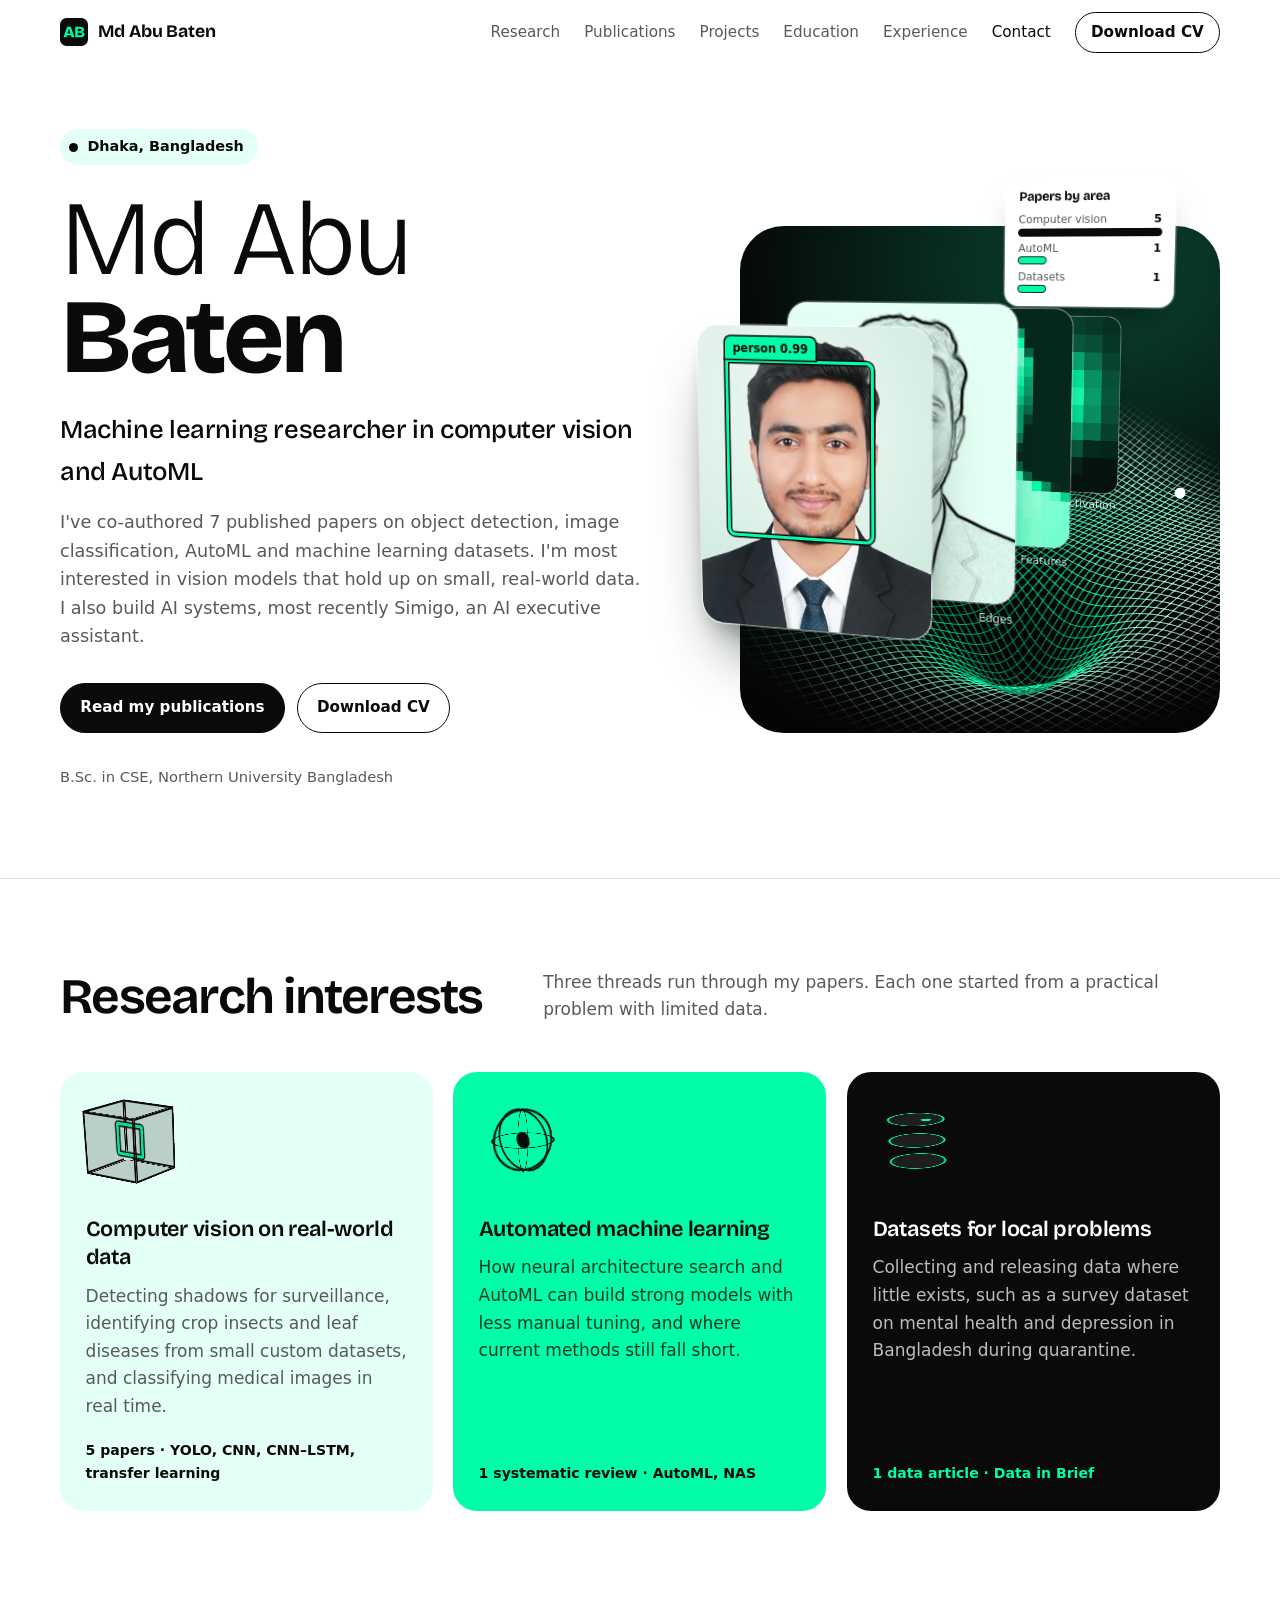
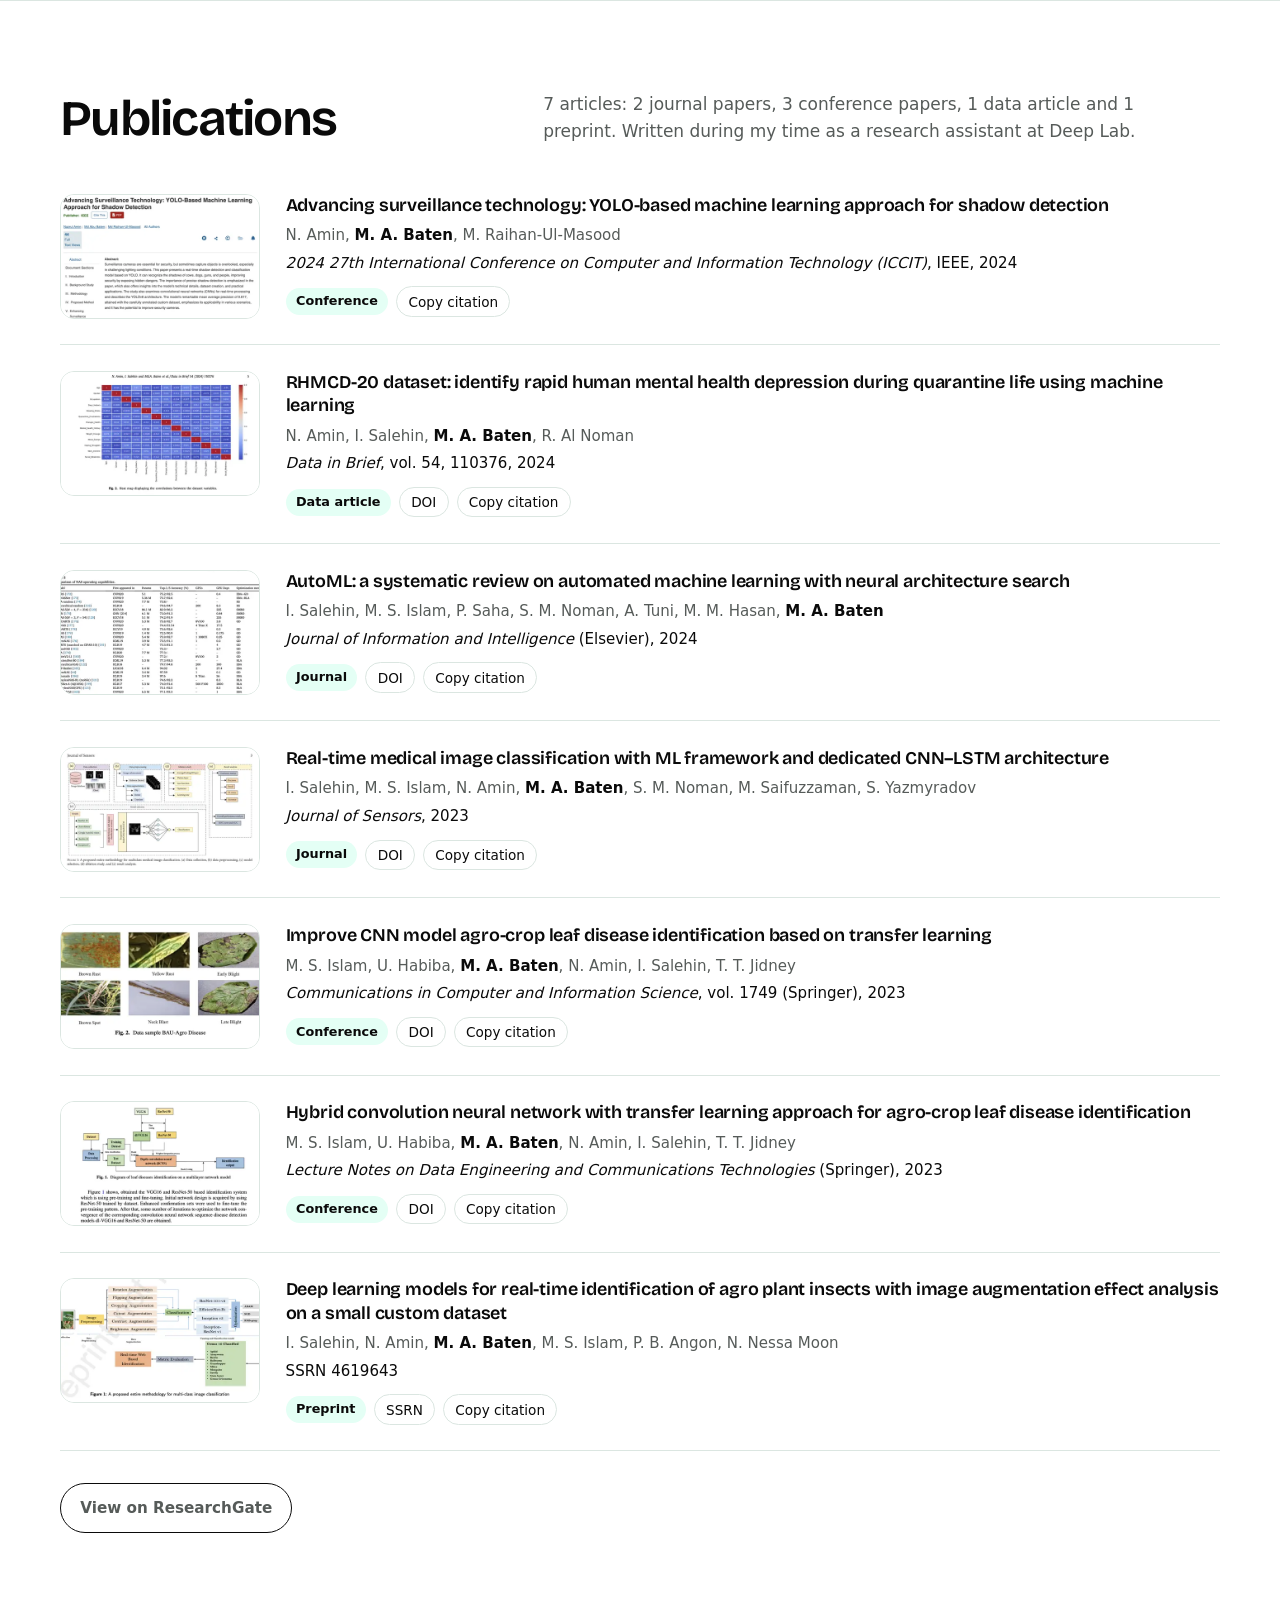
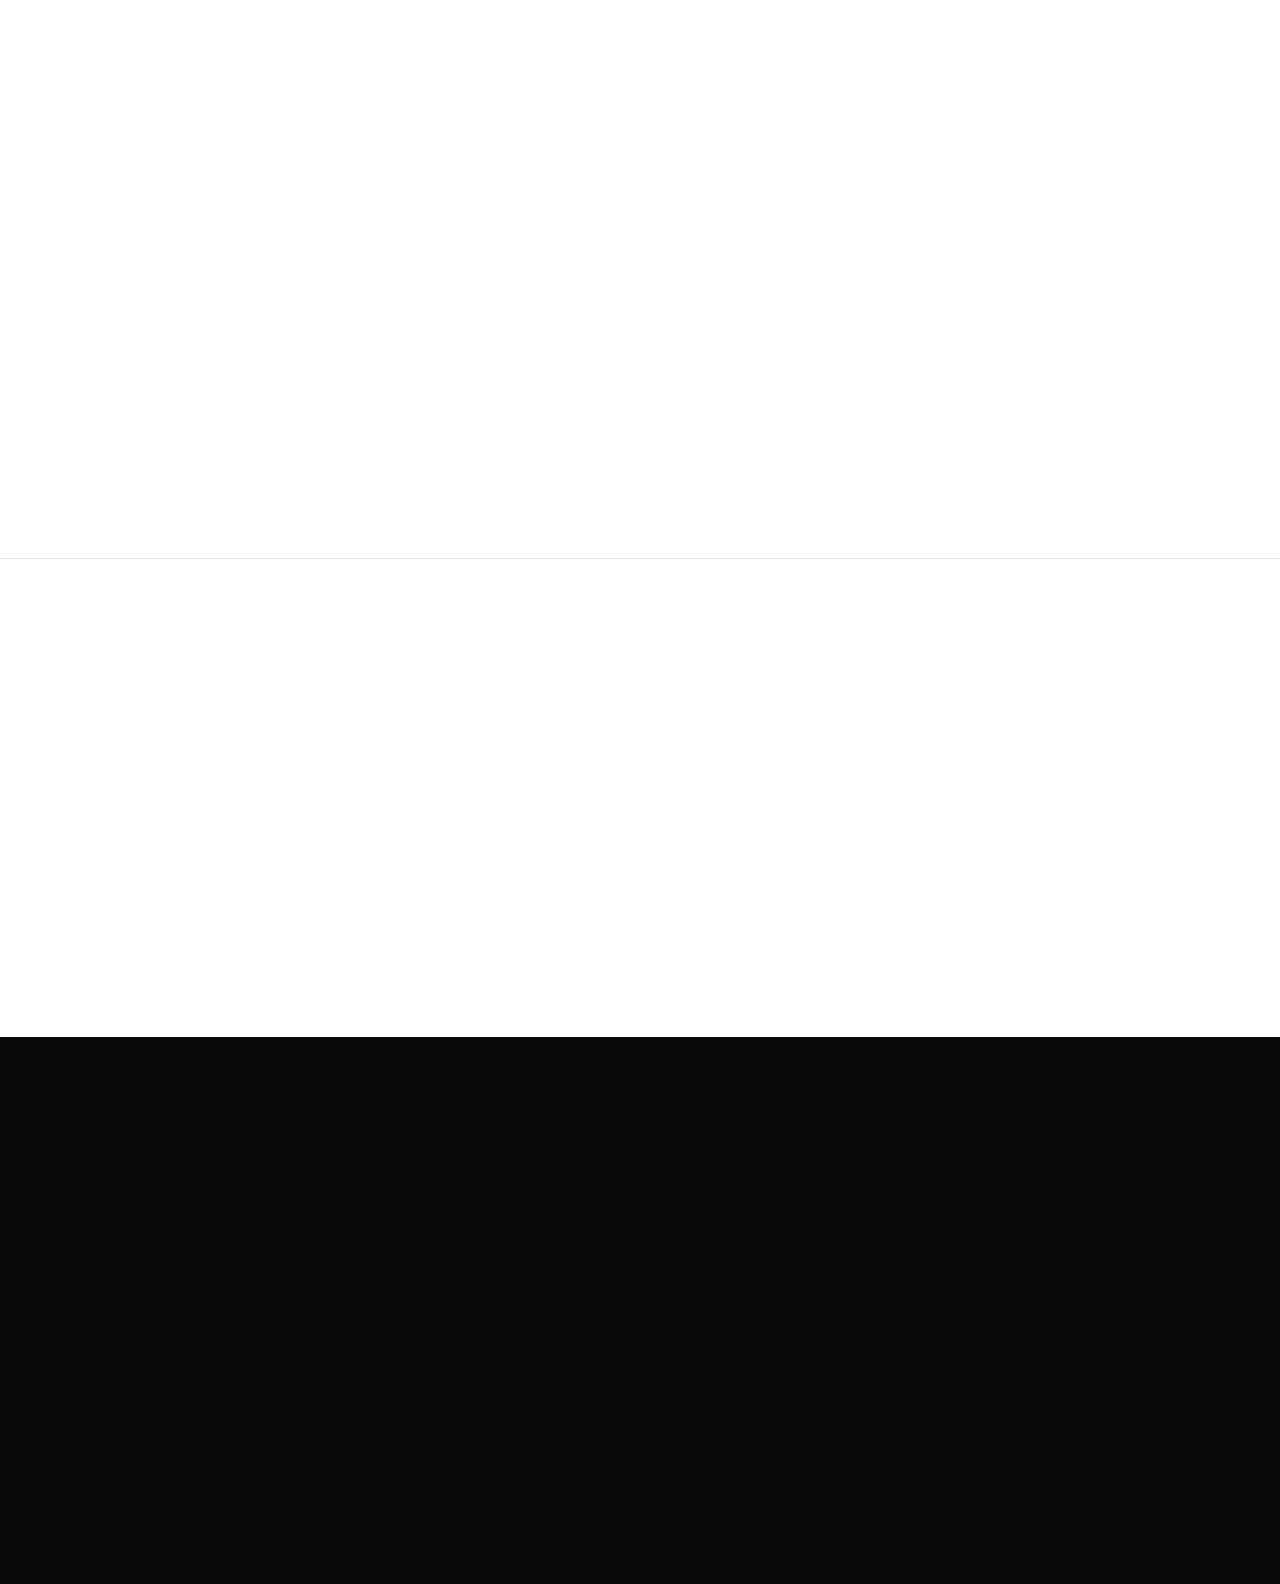
==== commit 6cc15f9a: "MiniC: add 'Try it live' playground link, update playground build Co-Authored-By: Claude Opus 5.5 <n" ====
--- a/index.html
+++ b/index.html
@@ -200,6 +200,9 @@
 .proj.feat.wide{grid-column:1/-1}
 .proj.feat .link{background:var(--hi);color:var(--ink);border-color:var(--hi)}
 .proj.feat .link:hover{border-color:#fff}
+.golinks{display:flex;flex-wrap:wrap;gap:.5rem;margin-top:auto;padding-top:.5rem}
+.proj.feat .link.alt{background:transparent;color:#fff;border-color:#33363a}
+.proj.feat .link.alt:hover{border-color:#fff}
 .runs{list-style:none;margin:0;padding:0;display:grid;gap:.5rem;transform-style:preserve-3d}
 .runs li{display:flex;align-items:center;gap:.7rem;padding:.7rem .9rem;border-radius:14px;background:#151617;border:1px solid #26292b;font-weight:550;transform:translateZ(calc(var(--d)*var(--on,0)))}
 .runs li::before{content:"";width:9px;height:9px;border-radius:50%;background:var(--hi);box-shadow:0 0 12px var(--hi);flex:none}
@@ -470,9 +473,9 @@
         <div class="txt">
           <p class="when">Nov 2026 · open source</p>
           <h3>MiniC, a C compiler written in C</h3>
-          <p>A compiler for a small subset of C, written in C11 with no dependencies and no parser generators. A hand-written lexer and recursive-descent parser build an abstract syntax tree, a semantic checker enforces scopes and types, and a code generator emits C that compiles without warnings under gcc and clang. Backed by 60 end-to-end tests and CI on Linux and macOS.</p>
+          <p>A compiler for a small subset of C, written in C11 with no dependencies and no parser generators. A hand-written lexer and recursive-descent parser build an abstract syntax tree, a semantic checker enforces scopes and types, and a code generator emits C that compiles without warnings under gcc and clang. It also runs in the browser: the same C sources compiled to WebAssembly power a live playground. Backed by 83 end-to-end tests and CI on Linux and macOS.</p>
           <ul class="chips"><li>C11</li><li>Compilers</li><li>Recursive descent</li><li>Make</li><li>GitHub Actions</li></ul>
-          <a class="link go" href="https://github.com/MrBaten/minic-compiler" target="_blank" rel="noopener"><svg viewBox="0 0 24 24" aria-hidden="true" width="16" height="16" style="fill:currentColor"><path d="M12 2a10 10 0 0 0-3.16 19.49c.5.09.68-.22.68-.48v-1.7c-2.78.6-3.37-1.34-3.37-1.34-.45-1.16-1.11-1.47-1.11-1.47-.91-.62.07-.6.07-.6 1 .07 1.53 1.03 1.53 1.03.9 1.52 2.34 1.08 2.91.83.09-.65.35-1.09.63-1.34-2.22-.25-4.55-1.11-4.55-4.94 0-1.09.39-1.98 1.03-2.68-.1-.25-.45-1.27.1-2.64 0 0 .84-.27 2.75 1.02a9.5 9.5 0 0 1 5 0c1.91-1.3 2.75-1.02 2.75-1.02.55 1.37.2 2.39.1 2.64.64.7 1.03 1.59 1.03 2.68 0 3.84-2.34 4.68-4.57 4.93.36.31.68.92.68 1.85v2.75c0 .27.18.58.69.48A10 10 0 0 0 12 2Z"/></svg> View code</a>
+          <div class="golinks"><a class="link" href="/minic/">&#9654; Try it live</a><a class="link alt" href="https://github.com/MrBaten/minic-compiler" target="_blank" rel="noopener"><svg viewBox="0 0 24 24" aria-hidden="true" width="16" height="16" style="fill:currentColor"><path d="M12 2a10 10 0 0 0-3.16 19.49c.5.09.68-.22.68-.48v-1.7c-2.78.6-3.37-1.34-3.37-1.34-.45-1.16-1.11-1.47-1.11-1.47-.91-.62.07-.6.07-.6 1 .07 1.53 1.03 1.53 1.03.9 1.52 2.34 1.08 2.91.83.09-.65.35-1.09.63-1.34-2.22-.25-4.55-1.11-4.55-4.94 0-1.09.39-1.98 1.03-2.68-.1-.25-.45-1.27.1-2.64 0 0 .84-.27 2.75 1.02a9.5 9.5 0 0 1 5 0c1.91-1.3 2.75-1.02 2.75-1.02.55 1.37.2 2.39.1 2.64.64.7 1.03 1.59 1.03 2.68 0 3.84-2.34 4.68-4.57 4.93.36.31.68.92.68 1.85v2.75c0 .27.18.58.69.48A10 10 0 0 0 12 2Z"/></svg> View code</a></div>
         </div>
         <ul class="runs" aria-label="MiniC compiler pipeline">
           <li style="--d:18px">Lexer</li><li style="--d:30px">Parser</li><li style="--d:42px">Abstract syntax tree</li><li style="--d:54px">Type checker</li><li style="--d:66px">C code generator</li>
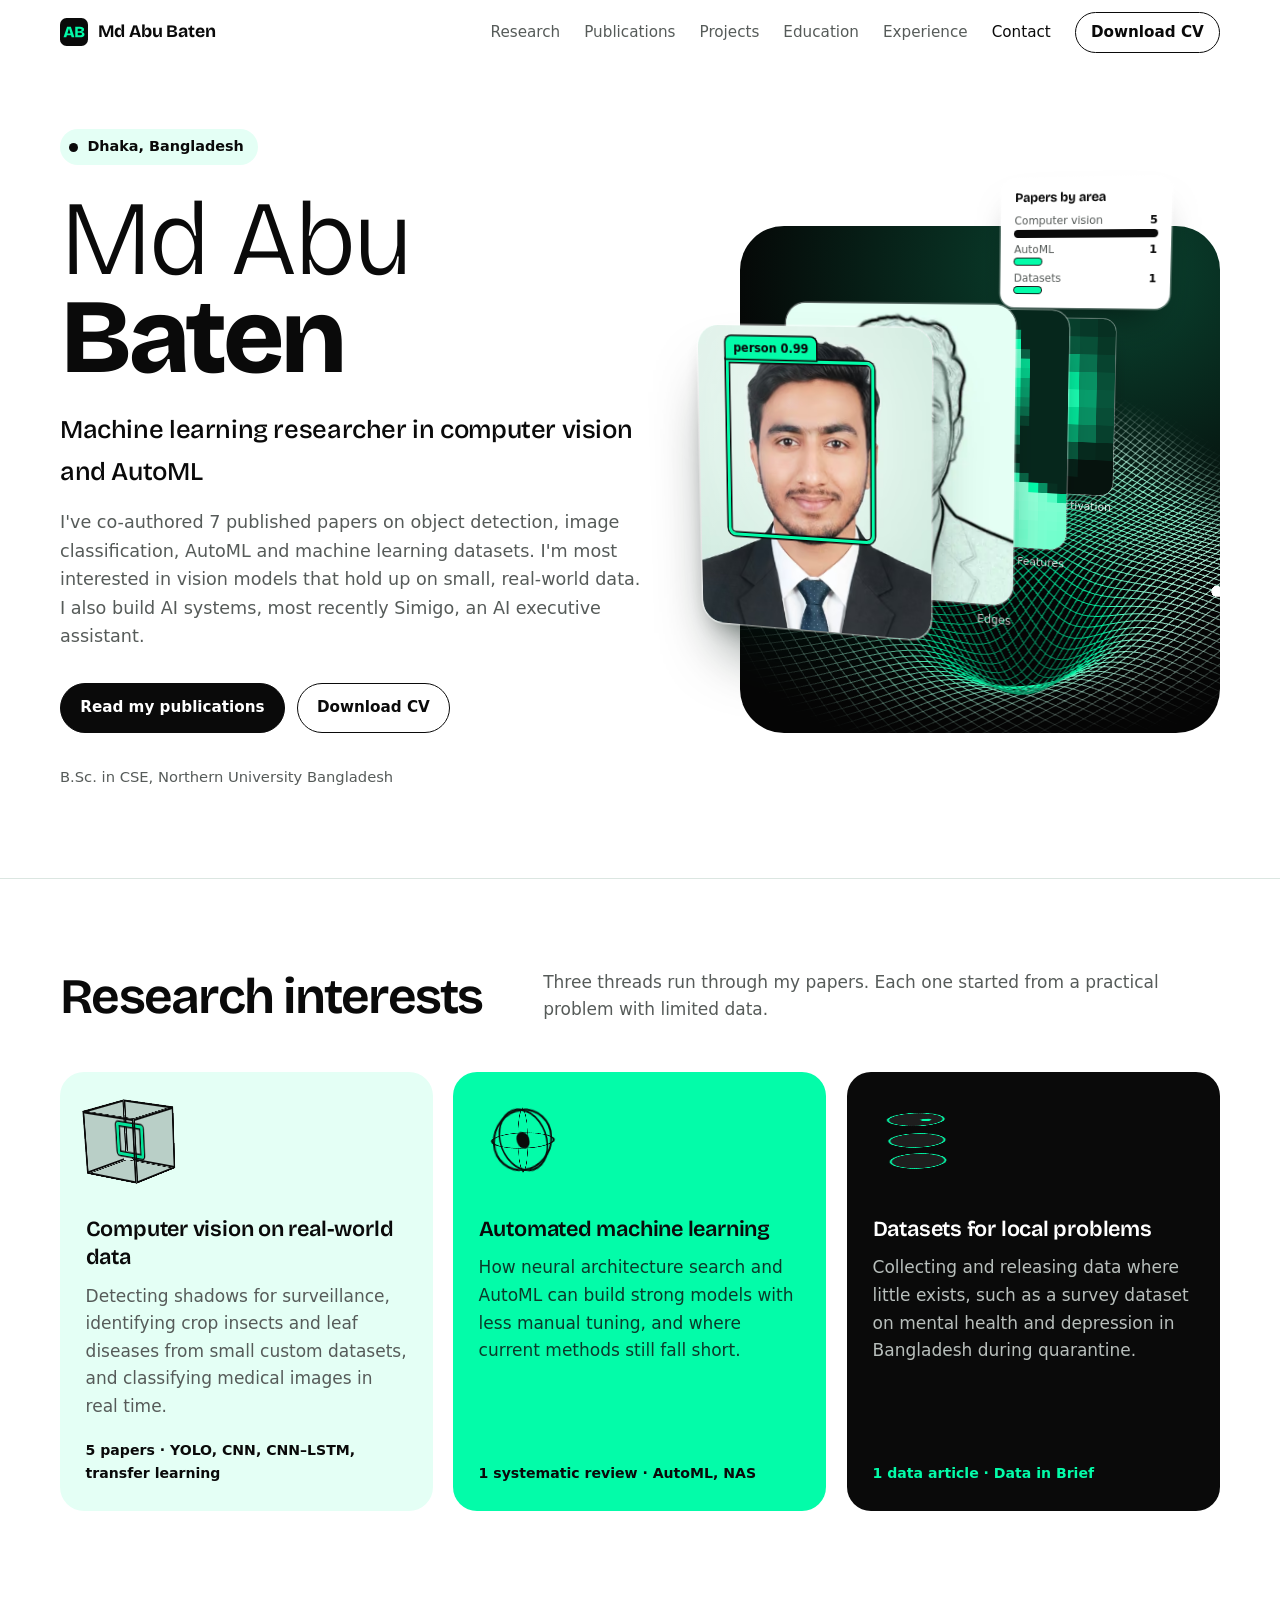
==== commit 5e9b2e0e: "MiniC card: show a screenshot of the live playground Co-Authored-By: Claude Opus 5.5 <noreply@anthro" ====
--- a/index.html
+++ b/index.html
@@ -203,6 +203,10 @@
 .golinks{display:flex;flex-wrap:wrap;gap:.5rem;margin-top:auto;padding-top:.5rem}
 .proj.feat .link.alt{background:transparent;color:#fff;border-color:#33363a}
 .proj.feat .link.alt:hover{border-color:#fff}
+.shot{position:relative;display:block;border-radius:16px;overflow:hidden;border:1px solid #26292b;text-decoration:none;transform:translateZ(calc(40px*var(--on,0)));transition:transform .35s ease-out,border-color .3s}
+.shot img{display:block;width:100%;height:auto}
+.shot:hover{border-color:var(--hi)}
+.shot-cap{position:absolute;left:.75rem;bottom:.75rem;padding:.3rem .7rem;border-radius:999px;background:rgba(10,10,10,.82);color:var(--hi);font-size:.8rem;font-weight:600;border:1px solid #1f5f4a}
 .runs{list-style:none;margin:0;padding:0;display:grid;gap:.5rem;transform-style:preserve-3d}
 .runs li{display:flex;align-items:center;gap:.7rem;padding:.7rem .9rem;border-radius:14px;background:#151617;border:1px solid #26292b;font-weight:550;transform:translateZ(calc(var(--d)*var(--on,0)))}
 .runs li::before{content:"";width:9px;height:9px;border-radius:50%;background:var(--hi);box-shadow:0 0 12px var(--hi);flex:none}
@@ -477,9 +481,7 @@
           <ul class="chips"><li>C11</li><li>Compilers</li><li>Recursive descent</li><li>Make</li><li>GitHub Actions</li></ul>
           <div class="golinks"><a class="link" href="/minic/">&#9654; Try it live</a><a class="link alt" href="https://github.com/MrBaten/minic-compiler" target="_blank" rel="noopener"><svg viewBox="0 0 24 24" aria-hidden="true" width="16" height="16" style="fill:currentColor"><path d="M12 2a10 10 0 0 0-3.16 19.49c.5.09.68-.22.68-.48v-1.7c-2.78.6-3.37-1.34-3.37-1.34-.45-1.16-1.11-1.47-1.11-1.47-.91-.62.07-.6.07-.6 1 .07 1.53 1.03 1.53 1.03.9 1.52 2.34 1.08 2.91.83.09-.65.35-1.09.63-1.34-2.22-.25-4.55-1.11-4.55-4.94 0-1.09.39-1.98 1.03-2.68-.1-.25-.45-1.27.1-2.64 0 0 .84-.27 2.75 1.02a9.5 9.5 0 0 1 5 0c1.91-1.3 2.75-1.02 2.75-1.02.55 1.37.2 2.39.1 2.64.64.7 1.03 1.59 1.03 2.68 0 3.84-2.34 4.68-4.57 4.93.36.31.68.92.68 1.85v2.75c0 .27.18.58.69.48A10 10 0 0 0 12 2Z"/></svg> View code</a></div>
         </div>
-        <ul class="runs" aria-label="MiniC compiler pipeline">
-          <li style="--d:18px">Lexer</li><li style="--d:30px">Parser</li><li style="--d:42px">Abstract syntax tree</li><li style="--d:54px">Type checker</li><li style="--d:66px">C code generator</li>
-        </ul>
+        <a class="shot" href="/minic/" aria-label="Open the MiniC playground"><img src="assets/img/minic-playground.webp" width="960" height="570" loading="lazy" decoding="async" alt="MiniC playground: Mini-C source code on the left, program output on the right, with the Lexer, Parser, Checker, Codegen and Run stages lit up"><span class="shot-cap">&#9654; Live playground &middot; runs in your browser</span></a>
       </article>
       <article class="proj feat wide">
         <div class="txt">
